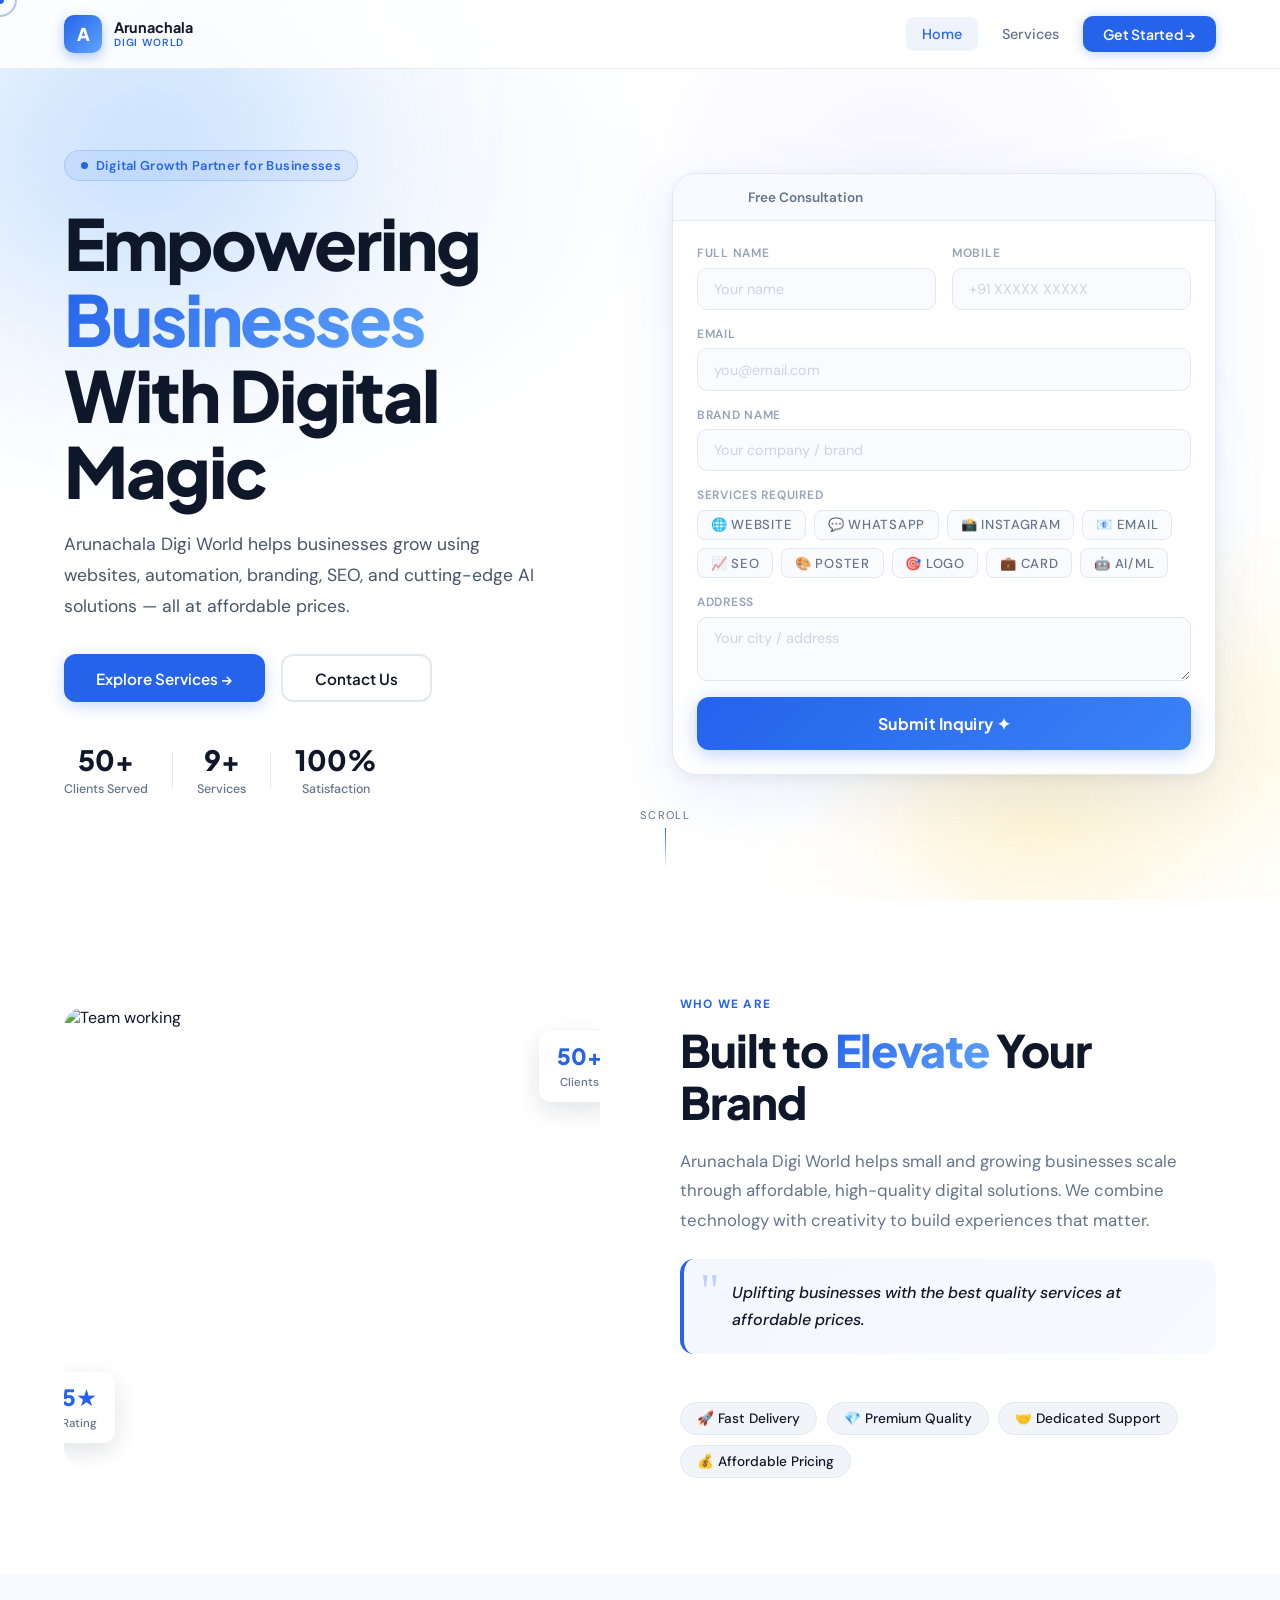
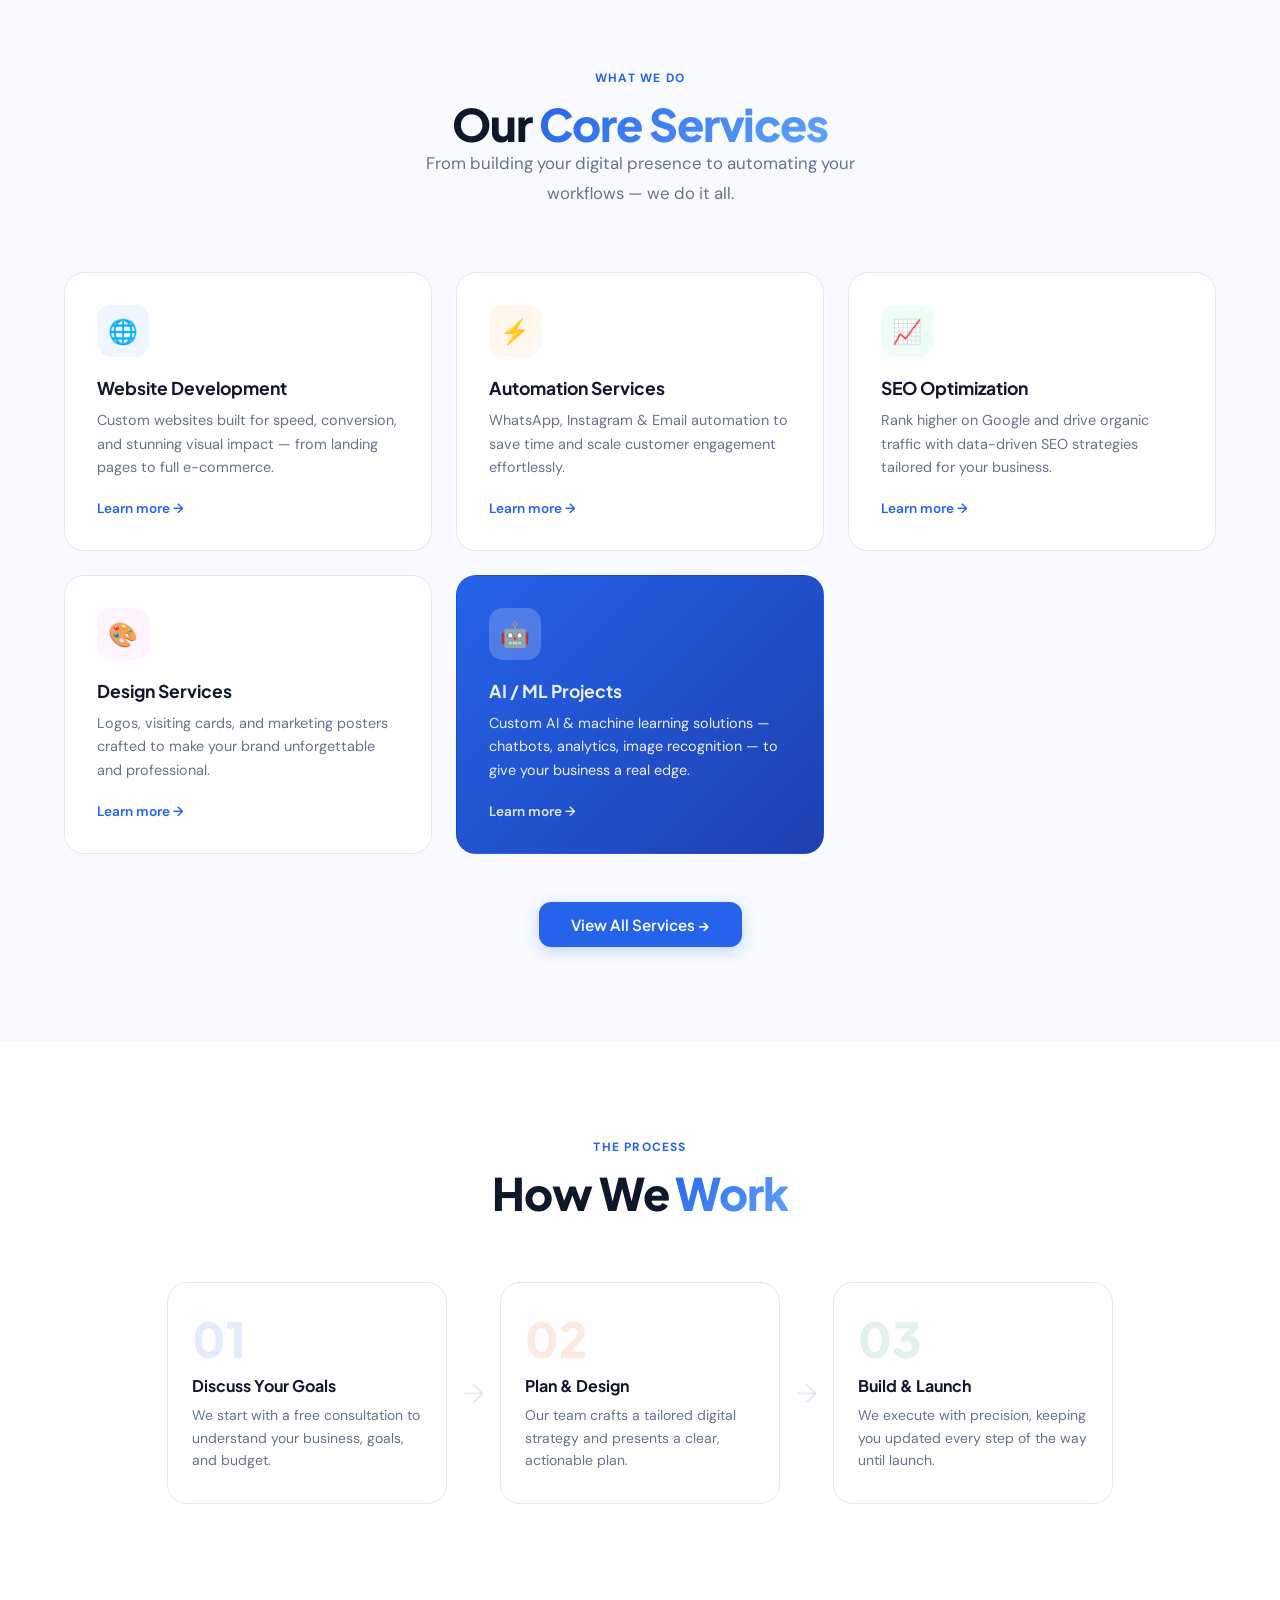
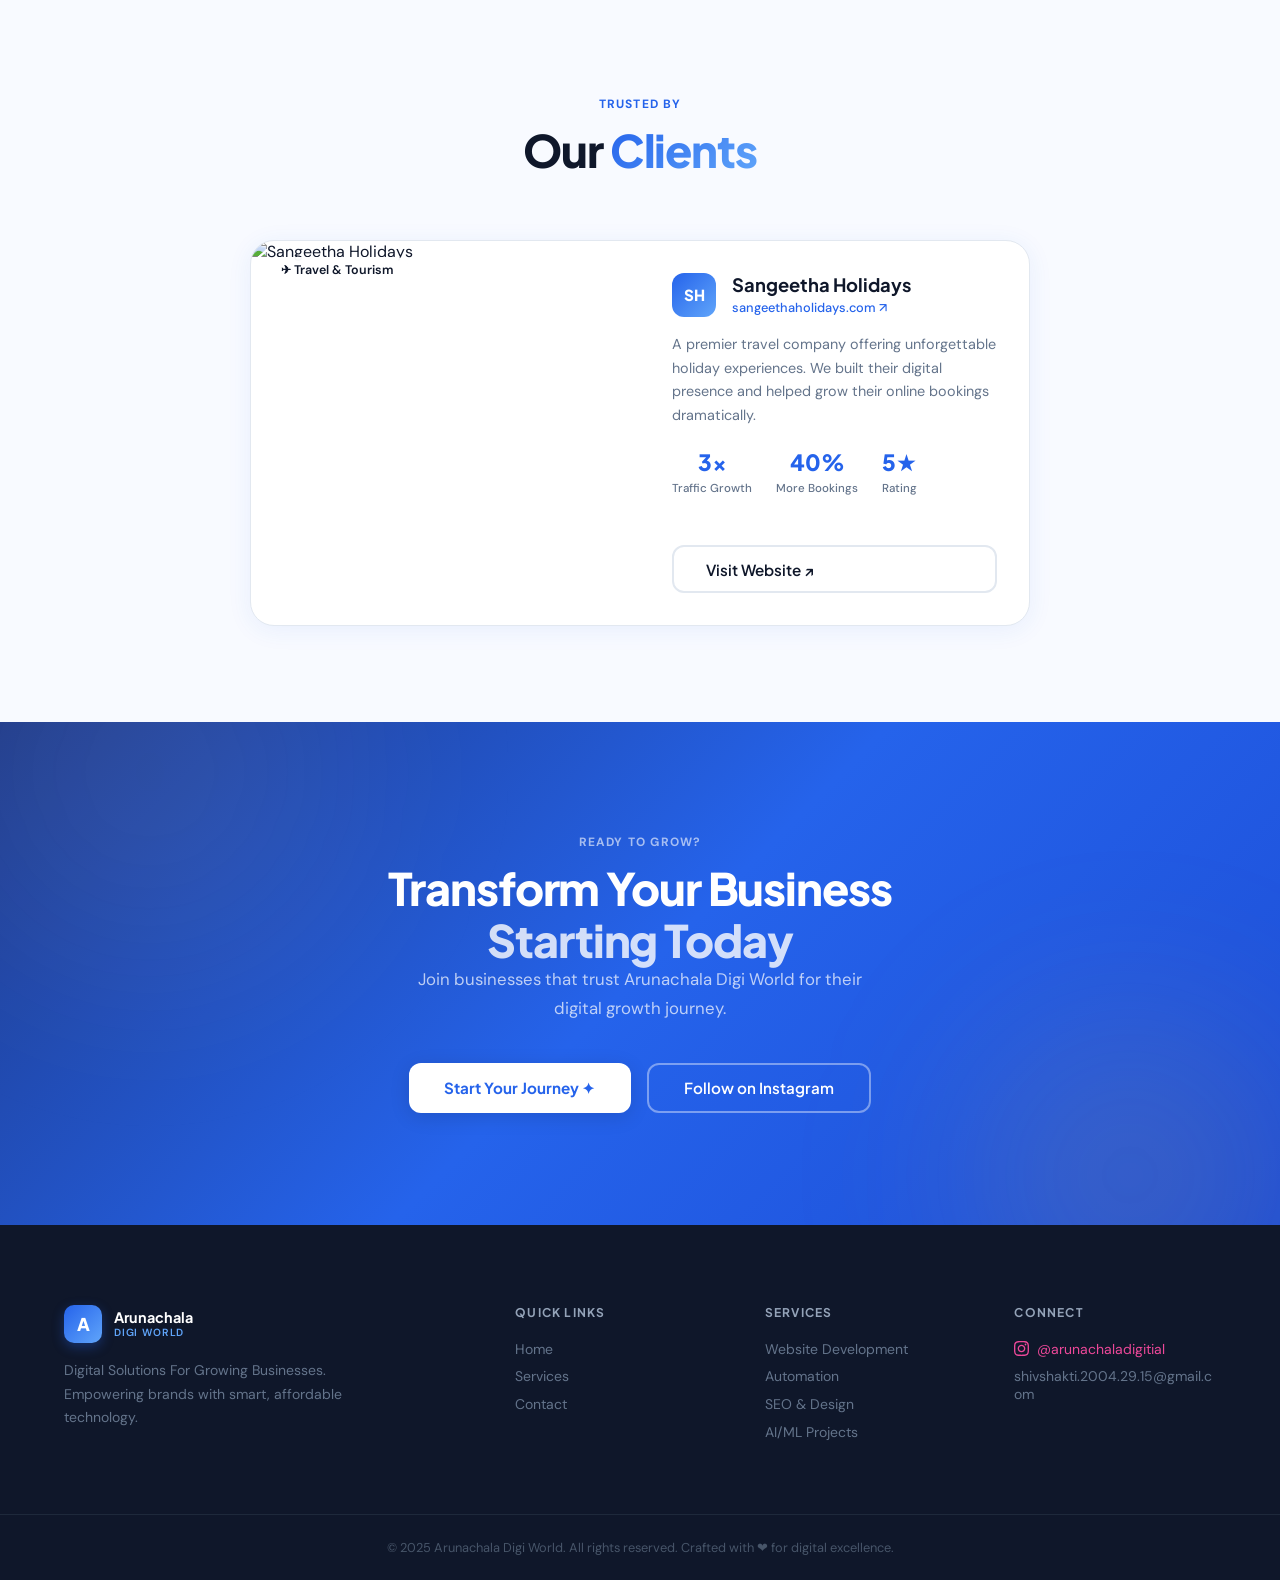
==== index.html @ d11767cd "Add files via upload" ====
<!DOCTYPE html>
<html lang="en">
<head>
  <meta charset="UTF-8"/>
  <meta name="viewport" content="width=device-width, initial-scale=1.0"/>
  <title>Arunachala Digi World — Smart Digital Solutions</title>
  <link rel="preconnect" href="https://fonts.googleapis.com">
  <link rel="preconnect" href="https://fonts.gstatic.com" crossorigin>
  <link href="https://fonts.googleapis.com/css2?family=Plus+Jakarta+Sans:wght@400;500;600;700;800&family=DM+Sans:ital,opsz,wght@0,9..40,300;0,9..40,400;0,9..40,500;1,9..40,400&display=swap" rel="stylesheet">
  <script src="https://cdn.tailwindcss.com"></script>
  <script src="https://cdnjs.cloudflare.com/ajax/libs/gsap/3.12.2/gsap.min.js"></script>
  <script src="https://cdnjs.cloudflare.com/ajax/libs/gsap/3.12.2/ScrollTrigger.min.js"></script>
  <link rel="stylesheet" href="style.css">
</head>
<body>

  <!-- Custom Cursor -->
  <div class="cur-dot" id="curDot"></div>
  <div class="cur-ring" id="curRing"></div>

  <!-- ══════════ NAVBAR ══════════ -->
  <nav class="navbar" id="navbar">
    <div class="nav-wrap">
      <a href="index.html" class="nav-logo">
        <div class="logo-mark">A</div>
        <div>
          <div class="logo-name">Arunachala</div>
          <div class="logo-tag">Digi World</div>
        </div>
      </a>
      <div class="nav-links">
        <a href="index.html" class="nav-link active">Home</a>
        <a href="services.html" class="nav-link">Services</a>
        <a href="contact.html" class="nav-cta">Get Started →</a>
      </div>
      <button class="ham" id="ham" aria-label="Open menu">
        <span></span><span></span><span></span>
      </button>
    </div>
    <div class="mob-menu" id="mobMenu">
      <a href="index.html" class="mob-link active">Home</a>
      <a href="services.html" class="mob-link">Services</a>
      <a href="contact.html" class="mob-link">Contact</a>
      <a href="contact.html" class="nav-cta mob-cta">Get Started →</a>
    </div>
  </nav>

  <!-- ══════════ HERO ══════════ -->
  <section class="hero">
    <div class="hero-bg-mesh"></div>
    <div class="blob b1"></div>
    <div class="blob b2"></div>
    <div class="blob b3"></div>
    <div class="container hero-layout">
      <!-- Copy -->
      <div class="hero-copy">
        <span class="badge ai0">
          <i class="badge-pulse"></i> Digital Growth Partner for Businesses
        </span>
        <h1 class="h1 ai1">
          Empowering<br>
          <span class="g-text">Businesses</span><br>
          With Digital Magic
        </h1>
        <p class="hero-p ai2">
          Arunachala Digi World helps businesses grow using websites, automation, branding, SEO, and cutting-edge AI solutions — all at affordable prices.
        </p>
        <div class="hero-btns ai3">
          <a href="services.html" class="btn-blue">Explore Services →</a>
          <a href="contact.html" class="btn-outline-dark">Contact Us</a>
        </div>
        <div class="hero-stats ai4">
          <div class="hstat"><b>50+</b><small>Clients Served</small></div>
          <div class="hstat-sep"></div>
          <div class="hstat"><b>9+</b><small>Services</small></div>
          <div class="hstat-sep"></div>
          <div class="hstat"><b>100%</b><small>Satisfaction</small></div>
        </div>
      </div>

      <!-- Floating Form -->
      <div class="hero-form-col ai5">
        <div class="form-float">
          <div class="form-float-hd">
            <div class="win-dots">
              <span class="wd r"></span><span class="wd y"></span><span class="wd g"></span>
            </div>
            <span class="form-float-title">Free Consultation</span>
          </div>
          <form id="homeForm">
            <div class="fg-row">
              <div class="fg">
                <label>Full Name</label>
                <input type="text" name="name" placeholder="Your name" required>
              </div>
              <div class="fg">
                <label>Mobile</label>
                <input type="tel" name="mobile" placeholder="+91 XXXXX XXXXX" required>
              </div>
            </div>
            <div class="fg">
              <label>Email</label>
              <input type="email" name="email" placeholder="you@email.com" required>
            </div>
            <div class="fg">
              <label>Brand Name</label>
              <input type="text" name="brand" placeholder="Your company / brand">
            </div>
            <div class="fg">
              <label>Services Required</label>
              <div class="chips">
                <label class="chip"><input type="checkbox" name="services" value="Website Creation"><span>🌐 Website</span></label>
                <label class="chip"><input type="checkbox" name="services" value="WhatsApp Automation"><span>💬 WhatsApp</span></label>
                <label class="chip"><input type="checkbox" name="services" value="Instagram Automation"><span>📸 Instagram</span></label>
                <label class="chip"><input type="checkbox" name="services" value="Email Automation"><span>📧 Email</span></label>
                <label class="chip"><input type="checkbox" name="services" value="SEO Optimization"><span>📈 SEO</span></label>
                <label class="chip"><input type="checkbox" name="services" value="Poster Design"><span>🎨 Poster</span></label>
                <label class="chip"><input type="checkbox" name="services" value="Logo Design"><span>🎯 Logo</span></label>
                <label class="chip"><input type="checkbox" name="services" value="Visiting Card"><span>💼 Card</span></label>
                <label class="chip"><input type="checkbox" name="services" value="AI/ML Projects"><span>🤖 AI/ML</span></label>
              </div>
            </div>
            <div class="fg">
              <label>Address</label>
              <textarea name="address" rows="2" placeholder="Your city / address"></textarea>
            </div>
            <button type="submit" class="btn-submit" id="homeBtn">Submit Inquiry ✦</button>
          </form>
          <div class="success-box" id="homeSuccess" style="display:none">
            <div class="s-icon">🎉</div>
            <h4>Inquiry Received!</h4>
            <p>We'll get back to you within 24 hours.</p>
          </div>
        </div>
      </div>
    </div>
    <div class="scroll-cue"><span>Scroll</span><div class="sc-line"></div></div>
  </section>

  <!-- ══════════ ABOUT ══════════ -->
  <section class="section bg-white">
    <div class="container about-layout">
      <div class="about-img-col rev">
        <div class="about-frame">
          <img src="https://images.unsplash.com/photo-1600880292203-757bb62b4baf?w=700&q=80" alt="Team working" loading="lazy">
          <div class="ab-badge ab-b1"><b>5★</b><small>Rating</small></div>
          <div class="ab-badge ab-b2"><b>50+</b><small>Clients</small></div>
        </div>
      </div>
      <div class="about-text-col rev" style="--d:.15s">
        <div class="eyebrow">Who We Are</div>
        <h2 class="h2">Built to <span class="g-text">Elevate</span> Your Brand</h2>
        <p class="body-p">Arunachala Digi World helps small and growing businesses scale through affordable, high-quality digital solutions. We combine technology with creativity to build experiences that matter.</p>
        <div class="quote-block">
          <span class="qmark">"</span>
          <p>Uplifting businesses with the best quality services at affordable prices.</p>
        </div>
        <div class="pills">
          <span class="pill">🚀 Fast Delivery</span>
          <span class="pill">💎 Premium Quality</span>
          <span class="pill">🤝 Dedicated Support</span>
          <span class="pill">💰 Affordable Pricing</span>
        </div>
      </div>
    </div>
  </section>

  <!-- ══════════ SERVICES ══════════ -->
  <section class="section bg-tint" id="services">
    <div class="container">
      <div class="sec-hd rev">
        <div class="eyebrow">What We Do</div>
        <h2 class="h2">Our <span class="g-text">Core Services</span></h2>
        <p class="body-p" style="max-width:500px;margin:0 auto">From building your digital presence to automating your workflows — we do it all.</p>
      </div>

      <div class="svc-grid">
        <div class="sc rev" style="--d:0s;--accent:#2563EB">
          <div class="sc-ico" style="background:#EFF6FF;color:#2563EB">🌐</div>
          <h3>Website Development</h3>
          <p>Custom websites built for speed, conversion, and stunning visual impact — from landing pages to full e-commerce.</p>
          <a href="services.html" class="sc-more">Learn more →</a>
        </div>
        <div class="sc rev" style="--d:.07s;--accent:#EA580C">
          <div class="sc-ico" style="background:#FFF7ED;color:#EA580C">⚡</div>
          <h3>Automation Services</h3>
          <p>WhatsApp, Instagram & Email automation to save time and scale customer engagement effortlessly.</p>
          <a href="services.html" class="sc-more">Learn more →</a>
        </div>
        <div class="sc rev" style="--d:.14s;--accent:#16A34A">
          <div class="sc-ico" style="background:#F0FDF4;color:#16A34A">📈</div>
          <h3>SEO Optimization</h3>
          <p>Rank higher on Google and drive organic traffic with data-driven SEO strategies tailored for your business.</p>
          <a href="services.html" class="sc-more">Learn more →</a>
        </div>
        <div class="sc rev" style="--d:.21s;--accent:#9333EA">
          <div class="sc-ico" style="background:#FDF4FF;color:#9333EA">🎨</div>
          <h3>Design Services</h3>
          <p>Logos, visiting cards, and marketing posters crafted to make your brand unforgettable and professional.</p>
          <a href="services.html" class="sc-more">Learn more →</a>
        </div>
        <div class="sc sc-feat rev" style="--d:.28s;--accent:#fff">
          <div class="sc-ico" style="background:rgba(255,255,255,0.2);color:#fff">🤖</div>
          <h3>AI / ML Projects</h3>
          <p>Custom AI & machine learning solutions — chatbots, analytics, image recognition — to give your business a real edge.</p>
          <a href="services.html" class="sc-more" style="color:rgba(255,255,255,0.85)">Learn more →</a>
        </div>
      </div>

      <div style="text-align:center;margin-top:3rem" class="rev" style="--d:.35s">
        <a href="services.html" class="btn-blue">View All Services →</a>
      </div>
    </div>
  </section>

  <!-- ══════════ HOW IT WORKS ══════════ -->
  <section class="section bg-white">
    <div class="container">
      <div class="sec-hd rev">
        <div class="eyebrow">The Process</div>
        <h2 class="h2">How We <span class="g-text">Work</span></h2>
      </div>
      <div class="steps-row">
        <div class="step-card rev" style="--d:0s">
          <div class="step-n" style="color:#2563EB">01</div>
          <h4>Discuss Your Goals</h4>
          <p>We start with a free consultation to understand your business, goals, and budget.</p>
        </div>
        <div class="step-arrow rev" style="--d:.08s">→</div>
        <div class="step-card rev" style="--d:.16s">
          <div class="step-n" style="color:#EA580C">02</div>
          <h4>Plan &amp; Design</h4>
          <p>Our team crafts a tailored digital strategy and presents a clear, actionable plan.</p>
        </div>
        <div class="step-arrow rev" style="--d:.24s">→</div>
        <div class="step-card rev" style="--d:.32s">
          <div class="step-n" style="color:#16A34A">03</div>
          <h4>Build &amp; Launch</h4>
          <p>We execute with precision, keeping you updated every step of the way until launch.</p>
        </div>
      </div>
    </div>
  </section>

  <!-- ══════════ CLIENTS ══════════ -->
  <section class="section bg-tint">
    <div class="container">
      <div class="sec-hd rev">
        <div class="eyebrow">Trusted By</div>
        <h2 class="h2">Our <span class="g-text">Clients</span></h2>
      </div>
      <div class="client-wrap rev" style="--d:.1s">
        <div class="client-card">
          <div class="cc-img">
            <img src="https://images.unsplash.com/photo-1476514525535-07fb3b4ae5f1?w=900&q=80" alt="Sangeetha Holidays" loading="lazy">
            <div class="cc-img-grad"></div>
            <span class="cc-tag">✈ Travel & Tourism</span>
          </div>
          <div class="cc-body">
            <div class="cc-logo-row">
              <div class="cc-logo">SH</div>
              <div>
                <h3>Sangeetha Holidays</h3>
                <a href="https://www.sangeethaholidays.com" target="_blank" rel="noopener" class="cc-url">sangeethaholidays.com ↗</a>
              </div>
            </div>
            <p>A premier travel company offering unforgettable holiday experiences. We built their digital presence and helped grow their online bookings dramatically.</p>
            <div class="cc-metrics">
              <div class="cc-m"><b>3x</b><small>Traffic Growth</small></div>
              <div class="cc-m"><b>40%</b><small>More Bookings</small></div>
              <div class="cc-m"><b>5★</b><small>Rating</small></div>
            </div>
            <a href="https://www.sangeethaholidays.com" target="_blank" rel="noopener" class="btn-outline-dark" style="display:inline-block;margin-top:1.5rem">Visit Website ↗</a>
          </div>
        </div>
      </div>
    </div>
  </section>

  <!-- ══════════ CTA BANNER ══════════ -->
  <section class="cta-band">
    <div class="cta-b1"></div>
    <div class="cta-b2"></div>
    <div class="container cta-inner rev">
      <div class="eyebrow" style="color:rgba(255,255,255,0.6)">Ready to Grow?</div>
      <h2 class="h2" style="color:#fff">Transform Your Business<br><span style="opacity:.8">Starting Today</span></h2>
      <p style="color:rgba(255,255,255,0.7);max-width:460px;margin:0 auto 2.5rem;font-size:1.05rem;line-height:1.7">Join businesses that trust Arunachala Digi World for their digital growth journey.</p>
      <div class="cta-btn-row">
        <a href="contact.html" class="btn-white">Start Your Journey ✦</a>
        <a href="https://instagram.com/arunachaladigitial" target="_blank" rel="noopener" class="btn-ghost-white">Follow on Instagram</a>
      </div>
    </div>
  </section>

  <!-- ══════════ FOOTER ══════════ -->
  <footer class="footer">
    <div class="container footer-grid">
      <div class="footer-brand">
        <div class="nav-logo">
          <div class="logo-mark">A</div>
          <div>
            <div class="logo-name">Arunachala</div>
            <div class="logo-tag">Digi World</div>
          </div>
        </div>
        <p>Digital Solutions For Growing Businesses. Empowering brands with smart, affordable technology.</p>
      </div>
      <div class="footer-col">
        <h5>Quick Links</h5>
        <a href="index.html">Home</a>
        <a href="services.html">Services</a>
        <a href="contact.html">Contact</a>
      </div>
      <div class="footer-col">
        <h5>Services</h5>
        <a href="services.html">Website Development</a>
        <a href="services.html">Automation</a>
        <a href="services.html">SEO &amp; Design</a>
        <a href="services.html">AI/ML Projects</a>
      </div>
      <div class="footer-col">
        <h5>Connect</h5>
        <a href="https://instagram.com/arunachaladigitial" target="_blank" rel="noopener" class="insta-link">
          <svg width="15" height="15" viewBox="0 0 24 24" fill="currentColor"><path d="M12 2.163c3.204 0 3.584.012 4.85.07 3.252.148 4.771 1.691 4.919 4.919.058 1.265.069 1.645.069 4.849 0 3.205-.012 3.584-.069 4.849-.149 3.225-1.664 4.771-4.919 4.919-1.266.058-1.644.07-4.85.07-3.204 0-3.584-.012-4.849-.07-3.26-.149-4.771-1.699-4.919-4.92-.058-1.265-.07-1.644-.07-4.849 0-3.204.013-3.583.07-4.849.149-3.227 1.664-4.771 4.919-4.919 1.266-.057 1.645-.069 4.849-.069zm0-2.163c-3.259 0-3.667.014-4.947.072-4.358.2-6.78 2.618-6.98 6.98-.059 1.281-.073 1.689-.073 4.948 0 3.259.014 3.668.072 4.948.2 4.358 2.618 6.78 6.98 6.98 1.281.058 1.689.072 4.948.072 3.259 0 3.668-.014 4.948-.072 4.354-.2 6.782-2.618 6.979-6.98.059-1.28.073-1.689.073-4.948 0-3.259-.014-3.667-.072-4.947-.196-4.354-2.617-6.78-6.979-6.98-1.281-.059-1.69-.073-4.949-.073zm0 5.838c-3.403 0-6.162 2.759-6.162 6.162s2.759 6.163 6.162 6.163 6.162-2.759 6.162-6.163c0-3.403-2.759-6.162-6.162-6.162zm0 10.162c-2.209 0-4-1.79-4-4 0-2.209 1.791-4 4-4s4 1.791 4 4c0 2.21-1.791 4-4 4zm6.406-11.845c-.796 0-1.441.645-1.441 1.44s.645 1.44 1.441 1.44c.795 0 1.439-.645 1.439-1.44s-.644-1.44-1.439-1.44z"/></svg>
          @arunachaladigitial
        </a>
        <a href="mailto:shivshakti.2004.29.15@gmail.com" class="footer-email">shivshakti.2004.29.15@gmail.com</a>
      </div>
    </div>
    <div class="footer-bar">
      <p>© 2025 Arunachala Digi World. All rights reserved. Crafted with ❤ for digital excellence.</p>
    </div>
  </footer>

  <script src="main.js"></script>
</body>
</html>
---- style.css ----
/* ═══════════════════════════════════════════
   ARUNACHALA DIGI WORLD — VIBRANT PREMIUM UI
   Bright • Colorful • Professional • Modern
   ═══════════════════════════════════════════ */

*, *::before, *::after { box-sizing: border-box; margin: 0; padding: 0; }

:root {
  --blue:   #2563EB;
  --blue-l: #3B82F6;
  --blue-d: #1D4ED8;
  --orange: #EA580C;
  --green:  #16A34A;
  --purple: #9333EA;
  --text:   #0F172A;
  --muted:  #64748B;
  --bg:     #FFFFFF;
  --tint:   #F8FAFF;
  --border: #E2E8F0;
  --ff-d:   'Plus Jakarta Sans', sans-serif;
  --ff-b:   'DM Sans', sans-serif;
  --r:      16px;
  --r-lg:   24px;
  --shadow: 0 4px 24px rgba(37,99,235,0.08);
  --shadow-h: 0 12px 40px rgba(37,99,235,0.16);
}

html { scroll-behavior: smooth; font-size: 16px; }
body {
  font-family: var(--ff-b);
  color: var(--text);
  background: var(--bg);
  overflow-x: hidden;
  -webkit-font-smoothing: antialiased;
}

/* ── SCROLLBAR ── */
::-webkit-scrollbar { width: 5px; }
::-webkit-scrollbar-track { background: #f1f5f9; }
::-webkit-scrollbar-thumb { background: #CBD5E1; border-radius: 3px; }
::-webkit-scrollbar-thumb:hover { background: var(--blue-l); }
::selection { background: rgba(37,99,235,0.15); color: var(--blue-d); }

/* ── CURSOR (desktop) ── */
@media (hover: hover) {
  .cur-dot {
    width: 8px; height: 8px;
    background: var(--blue);
    border-radius: 50%;
    position: fixed; top: 0; left: 0;
    pointer-events: none; z-index: 9999;
  }
  .cur-ring {
    width: 34px; height: 34px;
    border: 2px solid rgba(37,99,235,0.35);
    border-radius: 50%;
    position: fixed; top: 0; left: 0;
    pointer-events: none; z-index: 9998;
    transition: width .2s, height .2s, border-color .2s;
  }
}

/* ═══════════════ NAVBAR ═══════════════ */
.navbar {
  position: fixed; top: 0; left: 0; right: 0;
  z-index: 100;
  background: rgba(255,255,255,0.85);
  backdrop-filter: blur(16px);
  -webkit-backdrop-filter: blur(16px);
  border-bottom: 1px solid rgba(226,232,240,0.8);
  transition: box-shadow .3s;
}
.navbar.scrolled {
  box-shadow: 0 4px 32px rgba(15,23,42,0.08);
}
.nav-wrap {
  max-width: 1200px; margin: 0 auto;
  padding: 0 1.5rem;
  height: 68px;
  display: flex; align-items: center; justify-content: space-between;
}
.nav-logo {
  display: flex; align-items: center; gap: .75rem;
  text-decoration: none;
  flex-shrink: 0;
}
.logo-mark {
  width: 38px; height: 38px;
  border-radius: 10px;
  background: linear-gradient(135deg, var(--blue), #60A5FA);
  color: #fff;
  font-family: var(--ff-d);
  font-weight: 800; font-size: 1.1rem;
  display: flex; align-items: center; justify-content: center;
  box-shadow: 0 4px 12px rgba(37,99,235,0.35);
  flex-shrink: 0;
}
.logo-name {
  display: block;
  font-family: var(--ff-d);
  font-weight: 700; font-size: .9rem;
  color: var(--text); line-height: 1.2;
}
.logo-tag {
  font-size: .65rem;
  font-weight: 600;
  letter-spacing: .08em;
  color: var(--blue);
  text-transform: uppercase;
}
.nav-links {
  display: flex; align-items: center; gap: .5rem;
}
.nav-link {
  padding: .5rem 1rem;
  border-radius: 8px;
  text-decoration: none;
  font-size: .9rem;
  font-weight: 500;
  color: var(--muted);
  transition: background .2s, color .2s;
}
.nav-link:hover, .nav-link.active {
  background: rgba(37,99,235,0.08);
  color: var(--blue);
}
.nav-cta {
  padding: .55rem 1.25rem;
  border-radius: 10px;
  background: var(--blue);
  color: #fff !important;
  text-decoration: none;
  font-size: .875rem;
  font-weight: 600;
  font-family: var(--ff-d);
  transition: background .2s, transform .2s, box-shadow .2s;
  box-shadow: 0 2px 12px rgba(37,99,235,0.3);
  white-space: nowrap;
}
.nav-cta:hover {
  background: var(--blue-d);
  transform: translateY(-1px);
  box-shadow: 0 6px 20px rgba(37,99,235,0.4);
}
/* Hamburger */
.ham {
  display: none;
  flex-direction: column; gap: 5px;
  background: none; border: none;
  cursor: pointer; padding: .5rem;
}
.ham span {
  display: block;
  width: 22px; height: 2px;
  background: var(--text);
  border-radius: 2px;
  transition: .3s;
}
/* Mobile menu */
.mob-menu {
  display: none;
  padding: 1rem 1.5rem 1.5rem;
  background: #fff;
  border-top: 1px solid var(--border);
  flex-direction: column; gap: .25rem;
}
.mob-menu.open { display: flex; }
.mob-link {
  display: block; padding: .7rem 1rem;
  border-radius: 8px;
  text-decoration: none;
  font-size: .9rem; font-weight: 500;
  color: var(--muted);
  transition: background .2s, color .2s;
}
.mob-link:hover, .mob-link.active {
  background: rgba(37,99,235,0.07);
  color: var(--blue);
}
.mob-cta { margin-top: .5rem; display: inline-flex; }

@media (max-width: 768px) {
  .nav-links { display: none; }
  .ham { display: flex; }
}

/* ═══════════════ UTILITY ═══════════════ */
.container {
  max-width: 1200px; margin: 0 auto;
  padding: 0 1.5rem;
}
.section { padding: 6rem 0; }
.bg-white { background: #fff; }
.bg-tint  { background: var(--tint); }

.h1 {
  font-family: var(--ff-d);
  font-size: clamp(2.4rem, 5.5vw, 4.5rem);
  font-weight: 800; line-height: 1.08;
  letter-spacing: -.03em;
  color: var(--text);
}
.h2 {
  font-family: var(--ff-d);
  font-size: clamp(1.8rem, 3.5vw, 2.8rem);
  font-weight: 800; line-height: 1.15;
  letter-spacing: -.025em;
  color: var(--text);
}
.body-p {
  font-size: 1.05rem; line-height: 1.75;
  color: var(--muted);
}
.eyebrow {
  font-size: .75rem; font-weight: 700;
  letter-spacing: .1em; text-transform: uppercase;
  color: var(--blue, --eyec);
  color: var(--eyec, var(--blue));
  margin-bottom: .75rem;
}
.g-text {
  background: linear-gradient(135deg, var(--gc1, var(--blue)), var(--gc2, #60A5FA));
  -webkit-background-clip: text;
  -webkit-text-fill-color: transparent;
  background-clip: text;
}

/* Buttons */
.btn-blue {
  display: inline-flex; align-items: center;
  padding: .8rem 2rem;
  border-radius: 12px;
  background: var(--bc, var(--blue));
  color: #fff;
  font-family: var(--ff-d); font-weight: 600;
  font-size: .95rem;
  text-decoration: none;
  transition: filter .2s, transform .2s, box-shadow .2s;
  box-shadow: 0 4px 16px rgba(37,99,235,0.25);
}
.btn-blue:hover {
  filter: brightness(1.1);
  transform: translateY(-2px);
  box-shadow: 0 8px 28px rgba(37,99,235,0.35);
}
.btn-outline-dark {
  display: inline-flex; align-items: center;
  padding: .8rem 2rem;
  border-radius: 12px;
  border: 2px solid var(--border);
  color: var(--text);
  font-family: var(--ff-d); font-weight: 600;
  font-size: .95rem;
  text-decoration: none;
  background: #fff;
  transition: border-color .2s, background .2s, transform .2s;
}
.btn-outline-dark:hover {
  border-color: var(--blue);
  background: rgba(37,99,235,0.04);
  transform: translateY(-2px);
}
.btn-white {
  display: inline-flex; align-items: center;
  padding: .85rem 2.2rem;
  border-radius: 12px;
  background: #fff;
  color: var(--blue);
  font-family: var(--ff-d); font-weight: 700;
  font-size: .95rem; text-decoration: none;
  box-shadow: 0 4px 20px rgba(0,0,0,0.12);
  transition: transform .2s, box-shadow .2s;
}
.btn-white:hover { transform: translateY(-2px); box-shadow: 0 8px 32px rgba(0,0,0,0.18); }
.btn-ghost-white {
  display: inline-flex; align-items: center;
  padding: .85rem 2.2rem;
  border-radius: 12px;
  border: 2px solid rgba(255,255,255,0.4);
  color: #fff;
  font-family: var(--ff-d); font-weight: 600;
  font-size: .95rem; text-decoration: none;
  transition: border-color .2s, background .2s, transform .2s;
}
.btn-ghost-white:hover { border-color: #fff; background: rgba(255,255,255,0.1); transform: translateY(-2px); }
.btn-submit {
  width: 100%; padding: 1rem;
  border-radius: 12px;
  background: linear-gradient(135deg, var(--blue), var(--blue-l));
  color: #fff;
  font-family: var(--ff-d); font-weight: 700;
  font-size: 1rem; border: none; cursor: pointer;
  transition: filter .2s, transform .2s, box-shadow .2s;
  box-shadow: 0 4px 20px rgba(37,99,235,0.3);
  letter-spacing: .02em;
}
.btn-submit:hover { filter: brightness(1.08); transform: translateY(-2px); box-shadow: 0 8px 32px rgba(37,99,235,0.4); }
.btn-submit:disabled { opacity: .65; cursor: not-allowed; transform: none; }

/* Badge */
.badge {
  display: inline-flex; align-items: center; gap: .5rem;
  padding: .4rem 1rem;
  border-radius: 100px;
  background: rgba(37,99,235,0.08);
  border: 1px solid rgba(37,99,235,0.18);
  color: var(--blue);
  font-size: .8rem; font-weight: 600;
  letter-spacing: .03em;
  margin-bottom: 1.5rem;
}
.badge-pulse {
  width: 7px; height: 7px;
  border-radius: 50%;
  background: var(--blue);
  animation: pulse 1.8s infinite;
  flex-shrink: 0;
}
@keyframes pulse {
  0%,100% { opacity: 1; transform: scale(1); }
  50% { opacity: .5; transform: scale(1.3); }
}

/* Pill row */
.pills { display: flex; flex-wrap: wrap; gap: .6rem; margin-top: 1.5rem; }
.pill {
  padding: .45rem 1rem; border-radius: 100px;
  background: #F1F5F9; border: 1px solid #E2E8F0;
  color: var(--text); font-size: .85rem; font-weight: 500;
  transition: all .2s;
}
.pill:hover { background: rgba(37,99,235,0.07); border-color: rgba(37,99,235,0.25); color: var(--blue); }

/* ═══════════════ HERO ═══════════════ */
.hero {
  min-height: 100vh;
  padding: 7rem 0 4rem;
  position: relative;
  overflow: hidden;
  background: #fff;
  display: flex; align-items: center;
}
/* Mesh gradient background */
.hero-bg-mesh {
  position: absolute; inset: 0;
  background:
    radial-gradient(ellipse 70% 60% at 10% 20%, rgba(219,234,254,0.7) 0%, transparent 60%),
    radial-gradient(ellipse 50% 40% at 90% 80%, rgba(254,243,199,0.5) 0%, transparent 60%),
    radial-gradient(ellipse 40% 50% at 70% 20%, rgba(237,233,254,0.4) 0%, transparent 60%);
  pointer-events: none;
}
/* Animated blobs */
.blob {
  position: absolute; border-radius: 50%;
  filter: blur(70px); pointer-events: none;
  animation: blobFloat 12s ease-in-out infinite;
}
.b1 {
  width: 500px; height: 500px;
  background: radial-gradient(circle, rgba(147,197,253,0.45), transparent 70%);
  top: -120px; left: -100px;
  animation-duration: 14s;
}
.b2 {
  width: 380px; height: 380px;
  background: radial-gradient(circle, rgba(251,191,36,0.25), transparent 70%);
  bottom: -80px; right: 5%;
  animation-duration: 10s; animation-delay: -4s;
}
.b3 {
  width: 300px; height: 300px;
  background: radial-gradient(circle, rgba(196,181,253,0.4), transparent 70%);
  top: 40%; right: 10%;
  animation-duration: 16s; animation-delay: -7s;
}
@keyframes blobFloat {
  0%,100% { transform: translate(0,0) scale(1); }
  33% { transform: translate(25px,-30px) scale(1.04); }
  66% { transform: translate(-20px,20px) scale(.97); }
}
/* Hero layout */
.hero-layout {
  display: grid;
  grid-template-columns: 1fr 1fr;
  gap: 4rem; align-items: center;
  position: relative; z-index: 2;
}
@media(max-width:1024px) {
  .hero-layout { grid-template-columns: 1fr; gap: 3rem; }
  .hero-form-col { order: -1; }
}
.hero-copy { position: relative; z-index: 2; }
.hero-p {
  font-size: 1.1rem; line-height: 1.75;
  color: #475569; margin: 1.25rem 0 2rem;
  max-width: 480px;
}
.hero-btns { display: flex; flex-wrap: wrap; gap: 1rem; margin-bottom: 2.5rem; }
.hero-stats {
  display: flex; align-items: center; gap: 1.5rem;
  flex-wrap: wrap;
}
.hstat { text-align: center; }
.hstat b { display: block; font-family: var(--ff-d); font-size: 1.75rem; font-weight: 800; color: var(--text); }
.hstat small { font-size: .78rem; color: var(--muted); font-weight: 500; }
.hstat-sep { width: 1px; height: 36px; background: var(--border); }

/* Hero animate */
.ai0,.ai1,.ai2,.ai3,.ai4,.ai5 {
  opacity: 0; transform: translateY(24px);
  animation: aiIn .8s cubic-bezier(.16,1,.3,1) forwards;
}
.ai0 { animation-delay: .05s; }
.ai1 { animation-delay: .15s; }
.ai2 { animation-delay: .25s; }
.ai3 { animation-delay: .35s; }
.ai4 { animation-delay: .45s; }
.ai5 { animation-delay: .55s; }
@keyframes aiIn {
  to { opacity: 1; transform: translateY(0); }
}

/* Scroll cue */
.scroll-cue {
  position: absolute; bottom: 2rem; left: 50%;
  transform: translateX(-50%);
  display: flex; flex-direction: column; align-items: center; gap: .4rem;
  opacity: .5;
  animation: aiIn .8s .8s both;
}
.scroll-cue span { font-size: .7rem; letter-spacing: .12em; text-transform: uppercase; color: var(--muted); }
.sc-line {
  width: 1px; height: 40px;
  background: linear-gradient(to bottom, var(--blue), transparent);
  animation: scLine 1.5s ease-in-out infinite;
}
@keyframes scLine { 0%,100% { transform: scaleY(1); } 50% { transform: scaleY(.5); } }

/* ═══════════════ FLOATING FORM ═══════════════ */
.hero-form-col { position: relative; z-index: 2; }
.form-float {
  background: #fff;
  border: 1px solid var(--border);
  border-radius: 24px;
  box-shadow: 0 20px 60px rgba(37,99,235,0.1), 0 4px 16px rgba(15,23,42,0.06);
  overflow: hidden;
}
.form-float-hd {
  padding: .9rem 1.25rem;
  background: #F8FAFF;
  border-bottom: 1px solid var(--border);
  display: flex; align-items: center; gap: .75rem;
}
.win-dots { display: flex; gap: 5px; }
.wd { width: 11px; height: 11px; border-radius: 50%; }
.form-float-title { font-size: .85rem; font-weight: 600; color: var(--muted); }
.form-float form { padding: 1.5rem; }
.form-float .success-box { padding: 3rem 2rem; }

/* Form fields */
.fg-row { display: grid; grid-template-columns: 1fr 1fr; gap: 1rem; }
@media(max-width:480px) { .fg-row { grid-template-columns: 1fr; } }
.fg { display: flex; flex-direction: column; gap: .4rem; margin-bottom: 1rem; }
.fg label {
  font-size: .75rem; font-weight: 600;
  letter-spacing: .06em; text-transform: uppercase;
  color: #94A3B8;
}
.fg input, .fg textarea, .fg select {
  padding: .7rem 1rem;
  border-radius: 10px;
  border: 1.5px solid #E2E8F0;
  background: #FAFBFF;
  font-family: var(--ff-b); font-size: .9rem;
  color: var(--text);
  outline: none;
  transition: border-color .2s, box-shadow .2s, background .2s;
}
.fg input::placeholder, .fg textarea::placeholder { color: #CBD5E1; }
.fg input:focus, .fg textarea:focus {
  border-color: var(--blue);
  background: #fff;
  box-shadow: 0 0 0 3px rgba(37,99,235,0.1);
}
.fg textarea { resize: vertical; min-height: 64px; }

/* Chips */
.chips { display: flex; flex-wrap: wrap; gap: .5rem; }
.chip {
  display: inline-flex; align-items: center; gap: 5px;
  padding: .35rem .8rem;
  border-radius: 8px;
  border: 1.5px solid #E2E8F0;
  background: #FAFBFF;
  cursor: pointer; user-select: none;
  transition: all .2s;
}
.chip span { font-size: .82rem; font-weight: 500; color: #64748B; }
.chip input { display: none; }
.chip:hover { border-color: var(--blue-l); background: rgba(37,99,235,0.04); }
.chip:hover span { color: var(--blue); }
.chip:has(input:checked) {
  border-color: var(--blue);
  background: rgba(37,99,235,0.08);
}
.chip:has(input:checked) span { color: var(--blue); font-weight: 600; }

/* Success box */
.success-box {
  text-align: center; padding: 2.5rem 1.5rem;
}
.s-icon { font-size: 3.5rem; margin-bottom: 1rem; }
.success-box h4 { font-family: var(--ff-d); font-size: 1.3rem; font-weight: 700; color: var(--text); margin-bottom: .5rem; }
.success-box p { color: var(--muted); font-size: .9rem; line-height: 1.6; }

/* ═══════════════ SECTION HEADS ═══════════════ */
.sec-hd { text-align: center; margin-bottom: 4rem; }
.sec-hd .body-p { margin-top: 1rem; }

/* ═══════════════ ABOUT ═══════════════ */
.about-layout {
  display: grid;
  grid-template-columns: 1fr 1fr;
  gap: 5rem; align-items: center;
}
@media(max-width:900px) { .about-layout { grid-template-columns: 1fr; gap: 3rem; } }
.about-frame {
  position: relative;
  border-radius: 20px; overflow: hidden;
}
.about-frame img {
  width: 100%; height: 460px; object-fit: cover; display: block;
  border-radius: 20px;
  box-shadow: 0 20px 60px rgba(15,23,42,0.12);
}
.ab-badge {
  position: absolute;
  background: #fff;
  border-radius: 12px;
  padding: .7rem 1.1rem;
  box-shadow: 0 8px 24px rgba(15,23,42,0.12);
  text-align: center;
}
.ab-badge b { display: block; font-family: var(--ff-d); font-size: 1.4rem; font-weight: 800; color: var(--blue); }
.ab-badge small { font-size: .72rem; color: var(--muted); font-weight: 500; }
.ab-b1 { bottom: 1.5rem; left: -1.2rem; }
.ab-b2 { top: 1.5rem; right: -1.2rem; }
@media(max-width:900px) { .ab-b1, .ab-b2 { display: none; } }
.about-text-col { display: flex; flex-direction: column; gap: 0; }
.about-text-col .h2 { margin-bottom: 1.25rem; }
.quote-block {
  margin: 1.5rem 0;
  padding: 1.25rem 1.5rem;
  border-radius: 14px;
  background: linear-gradient(135deg, rgba(37,99,235,0.05), rgba(96,165,250,0.05));
  border-left: 4px solid var(--blue);
  position: relative;
}
.qmark { font-size: 3rem; color: var(--blue); opacity: .25; position: absolute; top: .5rem; left: 1rem; line-height: 1; font-family: serif; }
.quote-block p { font-style: italic; color: var(--text); font-size: 1rem; padding-left: 1.5rem; line-height: 1.7; font-weight: 500; }

/* ═══════════════ SERVICES GRID ═══════════════ */
.svc-grid {
  display: grid;
  grid-template-columns: repeat(3, 1fr);
  gap: 1.5rem;
  align-items: start;
}
@media(max-width:1024px) { .svc-grid { grid-template-columns: repeat(2,1fr); } }
@media(max-width:600px)  { .svc-grid { grid-template-columns: 1fr; } }

.sc {
  background: #fff;
  border: 1.5px solid var(--border);
  border-radius: 20px;
  padding: 2rem;
  transition: all .35s cubic-bezier(.16,1,.3,1);
  position: relative;
  overflow: hidden;
}
.sc::before {
  content: '';
  position: absolute; top: 0; left: 0; right: 0;
  height: 3px;
  background: linear-gradient(90deg, var(--accent, var(--blue)), transparent);
  transform: scaleX(0);
  transform-origin: left;
  transition: transform .4s ease;
}
.sc:hover { transform: translateY(-6px); box-shadow: var(--shadow-h); border-color: rgba(37,99,235,.15); }
.sc:hover::before { transform: scaleX(1); }
.sc-ico {
  width: 52px; height: 52px;
  border-radius: 14px;
  display: flex; align-items: center; justify-content: center;
  font-size: 1.5rem;
  margin-bottom: 1.25rem;
  transition: transform .3s;
}
.sc:hover .sc-ico { transform: scale(1.1) rotate(5deg); }
.sc h3 {
  font-family: var(--ff-d); font-size: 1.1rem; font-weight: 700;
  color: var(--text); margin-bottom: .6rem;
}
.sc p { font-size: .9rem; color: var(--muted); line-height: 1.65; }
.sc-more {
  display: inline-flex; align-items: center;
  margin-top: 1.25rem;
  font-size: .85rem; font-weight: 600;
  color: var(--blue); text-decoration: none;
  transition: gap .2s;
  gap: .25rem;
}
.sc-more:hover { gap: .5rem; }
/* Featured card (AI/ML) */
.sc-feat {
  background: linear-gradient(135deg, var(--blue), #1e40af);
  border-color: transparent;
}
.sc-feat h3, .sc-feat p { color: rgba(255,255,255,0.9); }
.sc-feat .sc-more { color: rgba(255,255,255,0.75); }
.sc-feat::before { background: linear-gradient(90deg, rgba(255,255,255,.3), transparent); }
.sc-feat:hover { box-shadow: 0 20px 60px rgba(37,99,235,0.4); }

/* ═══════════════ HOW IT WORKS ═══════════════ */
.steps-row {
  display: flex; align-items: center; gap: 0;
  flex-wrap: wrap; justify-content: center;
  gap: 1rem;
}
.step-card {
  flex: 1; min-width: 200px; max-width: 280px;
  background: #fff;
  border: 1.5px solid var(--border);
  border-radius: 20px;
  padding: 2rem 1.5rem;
  transition: all .3s;
}
.step-card:hover { transform: translateY(-4px); box-shadow: var(--shadow); }
.step-n {
  font-family: var(--ff-d); font-size: 3rem; font-weight: 800;
  line-height: 1; margin-bottom: .75rem;
  opacity: .12;
}
.step-card h4 { font-family: var(--ff-d); font-size: 1rem; font-weight: 700; color: var(--text); margin-bottom: .5rem; }
.step-card p { font-size: .875rem; color: var(--muted); line-height: 1.6; }
.step-arrow {
  font-size: 1.75rem; color: var(--border);
  font-weight: 300; flex-shrink: 0;
}
@media(max-width:700px) { .step-arrow { display: none; } .step-card { min-width: 100%; max-width: 100%; } }

/* ═══════════════ CLIENT CARD ═══════════════ */
.client-wrap { display: flex; justify-content: center; }
.client-card {
  background: #fff;
  border: 1.5px solid var(--border);
  border-radius: 24px;
  overflow: hidden;
  max-width: 780px; width: 100%;
  box-shadow: var(--shadow);
  display: grid;
  grid-template-columns: 1fr 1fr;
  transition: transform .3s, box-shadow .3s;
}
.client-card:hover { transform: translateY(-6px); box-shadow: var(--shadow-h); }
@media(max-width:700px) { .client-card { grid-template-columns: 1fr; } }
.cc-img { position: relative; min-height: 240px; }
.cc-img img { width: 100%; height: 100%; object-fit: cover; display: block; }
.cc-img-grad {
  position: absolute; inset: 0;
  background: linear-gradient(to right, transparent 50%, rgba(255,255,255,.1));
}
.cc-tag {
  position: absolute; top: 1rem; left: 1rem;
  background: rgba(255,255,255,0.9);
  backdrop-filter: blur(8px);
  border-radius: 100px;
  padding: .3rem .9rem;
  font-size: .78rem; font-weight: 600; color: var(--text);
}
.cc-body { padding: 2rem; display: flex; flex-direction: column; }
.cc-logo-row { display: flex; align-items: center; gap: 1rem; margin-bottom: 1rem; }
.cc-logo {
  width: 44px; height: 44px;
  border-radius: 12px;
  background: linear-gradient(135deg, var(--blue), #60A5FA);
  color: #fff; font-family: var(--ff-d); font-weight: 800; font-size: .95rem;
  display: flex; align-items: center; justify-content: center;
  flex-shrink: 0;
}
.cc-logo-row h3 { font-family: var(--ff-d); font-size: 1.15rem; font-weight: 700; color: var(--text); }
.cc-url { font-size: .8rem; color: var(--blue); text-decoration: none; font-weight: 500; }
.cc-body p { font-size: .9rem; color: var(--muted); line-height: 1.65; margin-bottom: 1.25rem; }
.cc-metrics { display: flex; gap: 1.5rem; margin-bottom: 1.5rem; }
.cc-m { text-align: center; }
.cc-m b { display: block; font-family: var(--ff-d); font-size: 1.4rem; font-weight: 800; color: var(--blue); }
.cc-m small { font-size: .72rem; color: var(--muted); font-weight: 500; }

/* ═══════════════ CTA BAND ═══════════════ */
.cta-band {
  background: linear-gradient(135deg, #1e3a8a 0%, #2563EB 50%, #1D4ED8 100%);
  padding: 7rem 0;
  position: relative; overflow: hidden;
  text-align: center;
}
.cta-b1, .cta-b2 {
  position: absolute; border-radius: 50%;
  filter: blur(80px); pointer-events: none;
}
.cta-b1 {
  width: 500px; height: 500px;
  background: radial-gradient(circle, rgba(255,255,255,0.08), transparent);
  top: -200px; left: -100px;
}
.cta-b2 {
  width: 400px; height: 400px;
  background: radial-gradient(circle, rgba(251,191,36,0.15), transparent);
  bottom: -150px; right: -50px;
}
.cta-inner { position: relative; z-index: 2; }
.cta-btn-row { display: flex; flex-wrap: wrap; gap: 1rem; justify-content: center; }

/* ═══════════════ PAGE HERO ═══════════════ */
.page-hero {
  padding: 9rem 0 5rem;
  text-align: center;
  position: relative; overflow: hidden;
}
.page-hero-inner {
  position: relative; z-index: 2;
  display: flex; flex-direction: column; align-items: center;
}
.page-hero .h1 { margin-bottom: 1.25rem; }
.page-hero .hero-p { color: var(--muted); font-size: 1.05rem; }

/* ═══════════════ SERVICES PAGE ═══════════════ */
.svc-section { padding: 5rem 0; }
.svc-layout {
  display: grid;
  grid-template-columns: 1fr 1fr;
  gap: 5rem; align-items: center;
}
.svc-rev { direction: rtl; }
.svc-rev > * { direction: ltr; }
@media(max-width:900px) {
  .svc-layout, .svc-rev { grid-template-columns: 1fr; direction: ltr; gap: 3rem; }
}
.svc-num {
  font-family: var(--ff-d); font-size: 8rem; font-weight: 800;
  line-height: 1; letter-spacing: -.05em;
  margin-bottom: -.5rem; user-select: none;
}
.svc-copy { display: flex; flex-direction: column; gap: 0; }
.svc-copy .h2 { margin: .5rem 0 1rem; }
.svc-copy .body-p { margin-bottom: 1.5rem; }
.feat-list {
  list-style: none; display: flex; flex-direction: column; gap: .6rem;
  margin-bottom: 2rem;
}
.feat-list li {
  padding: .7rem 1rem .7rem 2.5rem;
  border-radius: 10px;
  background: #F8FAFF;
  border: 1px solid #E8F0FE;
  font-size: .9rem; color: var(--text); font-weight: 500;
  position: relative; transition: all .2s;
}
.feat-list li::before { content: '✓'; position: absolute; left: .9rem; color: var(--blue); font-weight: 700; }
.feat-list li:hover { background: rgba(37,99,235,0.05); border-color: rgba(37,99,235,0.2); }
.svc-img-wrap { position: relative; }
.svc-img-wrap img {
  width: 100%; height: 400px; object-fit: cover;
  border-radius: 20px; display: block;
  box-shadow: 0 20px 60px rgba(15,23,42,0.12);
}
.svc-tag {
  position: absolute; bottom: 1.2rem; left: 1.2rem;
  background: #fff;
  border-radius: 100px; padding: .4rem 1rem;
  font-size: .78rem; font-weight: 700; color: var(--blue);
  box-shadow: 0 4px 16px rgba(15,23,42,0.12);
}
.sec-div { height: 1px; background: var(--border); max-width: 1200px; margin: 0 auto 0; }
/* Automation cards */
.auto-cards { display: flex; flex-direction: column; gap: .75rem; margin: 1.5rem 0; }
.auto-card {
  display: flex; align-items: center; gap: 1rem;
  padding: 1rem 1.25rem;
  background: #F8FAFF;
  border: 1px solid #E8F0FE;
  border-radius: 14px; transition: all .2s;
}
.auto-card:hover { border-color: rgba(37,99,235,0.25); background: rgba(37,99,235,0.04); transform: translateX(4px); }
.auto-ico { font-size: 1.5rem; flex-shrink: 0; }
.auto-card b { display: block; font-size: .9rem; font-weight: 600; color: var(--text); margin-bottom: .2rem; }
.auto-card small { font-size: .8rem; color: var(--muted); }
/* SEO stats */
.seo-stats-row { display: flex; gap: 1rem; margin: 1.5rem 0; }
.seo-stat {
  flex: 1; text-align: center; padding: 1.25rem 1rem;
  background: #F8FAFF; border: 1px solid #E8F0FE;
  border-radius: 14px; transition: all .3s;
}
.seo-stat:hover { border-color: rgba(22,163,74,0.3); transform: translateY(-3px); }
.seo-stat b { display: block; font-family: var(--ff-d); font-size: 2rem; font-weight: 800; color: var(--sc, var(--blue)); }
.seo-stat small { font-size: .78rem; color: var(--muted); font-weight: 500; }
/* Design types */
.design-types { display: grid; grid-template-columns: repeat(3,1fr); gap: 1rem; margin: 1.5rem 0; }
@media(max-width:500px) { .design-types { grid-template-columns: 1fr; } }
.dtype {
  text-align: center; padding: 1.25rem 1rem;
  background: #F8FAFF; border: 1.5px solid #E8F0FE;
  border-radius: 16px; transition: all .3s; cursor: default;
}
.dtype:hover { border-color: rgba(147,51,234,0.3); transform: translateY(-3px); box-shadow: 0 8px 24px rgba(147,51,234,0.1); }
.dtype span { font-size: 1.75rem; display: block; margin-bottom: .5rem; }
.dtype b { display: block; font-size: .88rem; font-weight: 700; color: var(--text); margin-bottom: .25rem; }
.dtype small { font-size: .78rem; color: var(--muted); }
/* AI features */
.ai-feats { display: flex; flex-direction: column; gap: .75rem; margin: 1.5rem 0; }
.ai-feat {
  display: flex; align-items: center; gap: 1rem;
  padding: 1rem 1.25rem;
  background: #F8FAFF; border: 1px solid #E8F0FE;
  border-radius: 14px; transition: all .2s;
}
.ai-feat:hover { border-color: rgba(37,99,235,0.25); transform: translateX(4px); }
.ai-feat-ico {
  width: 42px; height: 42px; border-radius: 11px;
  display: flex; align-items: center; justify-content: center;
  font-size: 1.2rem; flex-shrink: 0;
}
.ai-feat b { display: block; font-size: .9rem; font-weight: 600; color: var(--text); margin-bottom: .2rem; }
.ai-feat small { font-size: .8rem; color: var(--muted); }

/* ═══════════════ CONTACT PAGE ═══════════════ */
.contact-layout {
  display: grid;
  grid-template-columns: 1fr 1.6fr;
  gap: 3rem; align-items: start;
}
@media(max-width:900px) { .contact-layout { grid-template-columns: 1fr; } }
.contact-left { display: flex; flex-direction: column; gap: 1.5rem; }
.info-card {
  background: #fff; border: 1.5px solid var(--border);
  border-radius: 20px; padding: 2rem;
  box-shadow: var(--shadow);
}
.info-card h3 { font-family: var(--ff-d); font-size: 1.15rem; font-weight: 700; color: var(--text); margin-bottom: 1.5rem; }
.info-rows { display: flex; flex-direction: column; gap: 1rem; }
.info-row { display: flex; align-items: flex-start; gap: 1rem; }
.info-ico {
  width: 40px; height: 40px; border-radius: 11px; flex-shrink: 0;
  display: flex; align-items: center; justify-content: center; font-size: 1.1rem;
}
.info-row b { display: block; font-size: .9rem; font-weight: 600; color: var(--text); margin-bottom: .2rem; }
.info-row small { font-size: .8rem; color: var(--muted); }
/* Instagram card */
.insta-card {
  border-radius: 20px; overflow: hidden;
  position: relative;
  box-shadow: 0 8px 32px rgba(131,58,180,0.2);
}
.insta-card-glow {
  position: absolute; inset: 0;
  background: linear-gradient(135deg, #833ab4, #fd1d1d, #fcb045);
  z-index: 0;
}
.insta-card-body { position: relative; z-index: 1; padding: 2rem; }
.insta-header { display: flex; align-items: center; gap: .9rem; margin-bottom: 1rem; }
.insta-icon-wrap {
  width: 46px; height: 46px; border-radius: 13px;
  background: rgba(255,255,255,0.25);
  display: flex; align-items: center; justify-content: center;
  flex-shrink: 0;
}
.insta-header b { display: block; font-size: .95rem; font-weight: 700; color: #fff; }
.insta-header small { font-size: .78rem; color: rgba(255,255,255,0.75); }
.insta-card-body p { color: rgba(255,255,255,0.85); font-size: .9rem; line-height: 1.65; margin-bottom: 1.25rem; }
.insta-btn {
  display: inline-flex; align-items: center; gap: .6rem;
  width: 100%; justify-content: center;
  padding: .85rem;
  border-radius: 12px;
  background: rgba(255,255,255,0.2);
  border: 1.5px solid rgba(255,255,255,0.35);
  color: #fff; font-weight: 600; font-size: .9rem;
  text-decoration: none;
  transition: background .2s, transform .2s;
}
.insta-btn:hover { background: rgba(255,255,255,0.3); transform: translateY(-2px); }
/* Contact form card */
.contact-form-card {
  background: #fff; border: 1.5px solid var(--border);
  border-radius: 24px; padding: 2.5rem;
  box-shadow: var(--shadow);
}
.contact-form-card h3 { font-family: var(--ff-d); font-size: 1.4rem; font-weight: 700; color: var(--text); margin-bottom: .4rem; }
.cf-sub { font-size: .9rem; color: var(--muted); margin-bottom: 1.75rem; }
.contact-form-card .chips { }

/* ═══════════════ FOOTER ═══════════════ */
.footer {
  background: #0F172A;
  padding: 5rem 0 0;
}
.footer-grid {
  display: grid;
  grid-template-columns: 2fr 1fr 1fr 1fr;
  gap: 3rem; padding-bottom: 4rem;
}
@media(max-width:900px) { .footer-grid { grid-template-columns: 1fr 1fr; gap: 2rem; } }
@media(max-width:500px) { .footer-grid { grid-template-columns: 1fr; } }
.footer-brand .nav-logo { margin-bottom: 1rem; }
.footer-brand .logo-name { color: #fff; }
.footer-brand .logo-tag { color: #60A5FA; }
.footer-brand p { font-size: .875rem; color: #64748B; line-height: 1.7; max-width: 280px; }
.footer-col h5 {
  font-family: var(--ff-d); font-size: .75rem; font-weight: 700;
  letter-spacing: .1em; text-transform: uppercase;
  color: #94A3B8; margin-bottom: 1.25rem;
}
.footer-col a {
  display: block; margin-bottom: .6rem;
  font-size: .875rem; color: #64748B; text-decoration: none;
  transition: color .2s;
}
.footer-col a:hover { color: #fff; }
.insta-link {
  display: inline-flex !important; align-items: center; gap: .5rem;
  color: #EC4899 !important;
}
.insta-link:hover { color: #F9A8D4 !important; }
.footer-email { word-break: break-word; }
.footer-bar {
  border-top: 1px solid #1E293B;
  padding: 1.5rem 0; text-align: center;
}
.footer-bar p { font-size: .8rem; color: #475569; }

/* ═══════════════ SCROLL REVEAL ═══════════════ */
.rev {
  opacity: 0;
  transform: translateY(32px);
  transition: opacity .75s cubic-bezier(.16,1,.3,1) var(--d, 0s),
              transform .75s cubic-bezier(.16,1,.3,1) var(--d, 0s);
}
.rev.on { opacity: 1; transform: translateY(0); }

/* ═══════════════ RESPONSIVE ═══════════════ */
@media(max-width:768px) {
  .section { padding: 4rem 0; }
  .svc-num { font-size: 5rem; }
  .hero { padding: 6rem 0 3rem; }
  .hero-btns { flex-direction: column; }
  .hero-btns .btn-blue, .hero-btns .btn-outline-dark { justify-content: center; }
  .cta-band { padding: 5rem 0; }
  .cta-btn-row { flex-direction: column; align-items: center; }
  .cc-metrics { flex-wrap: wrap; }
}
@media(max-width:480px) {
  .seo-stats-row { flex-direction: column; }
  .hero-stats { justify-content: center; }
}
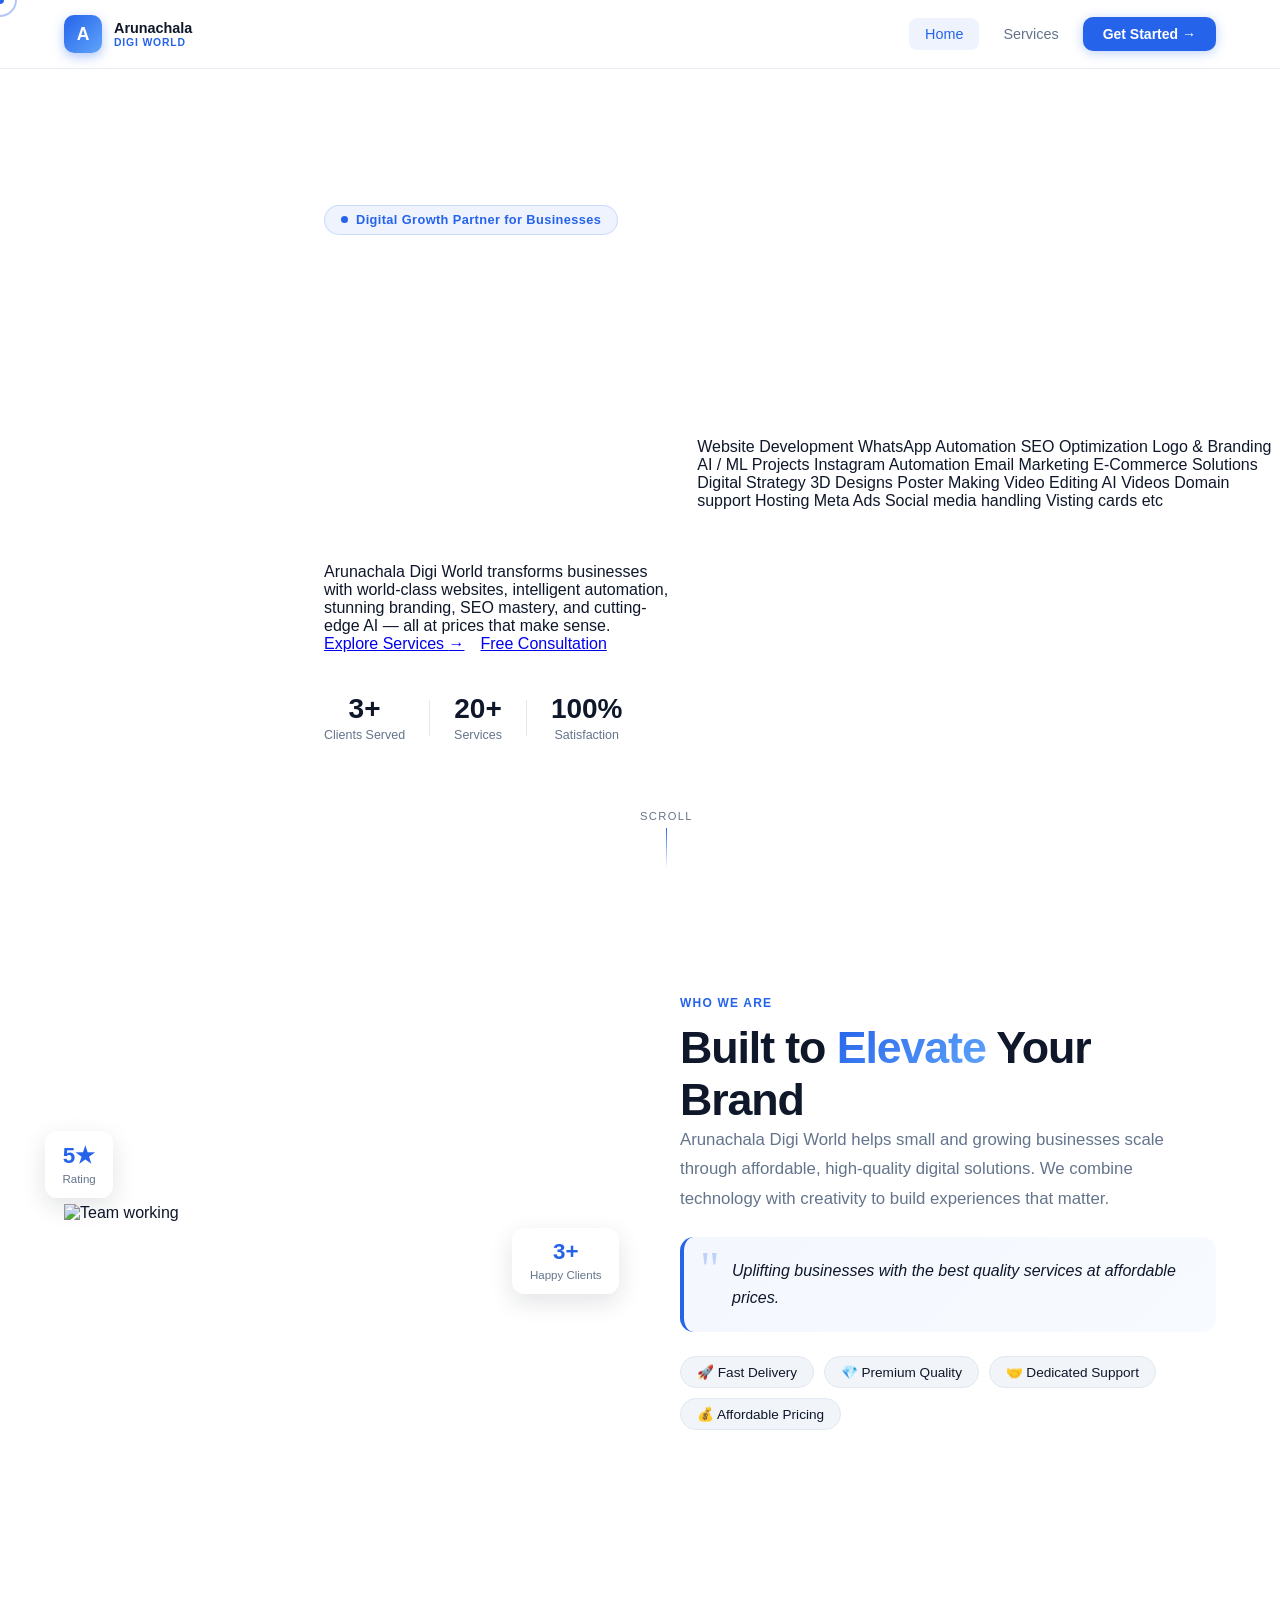
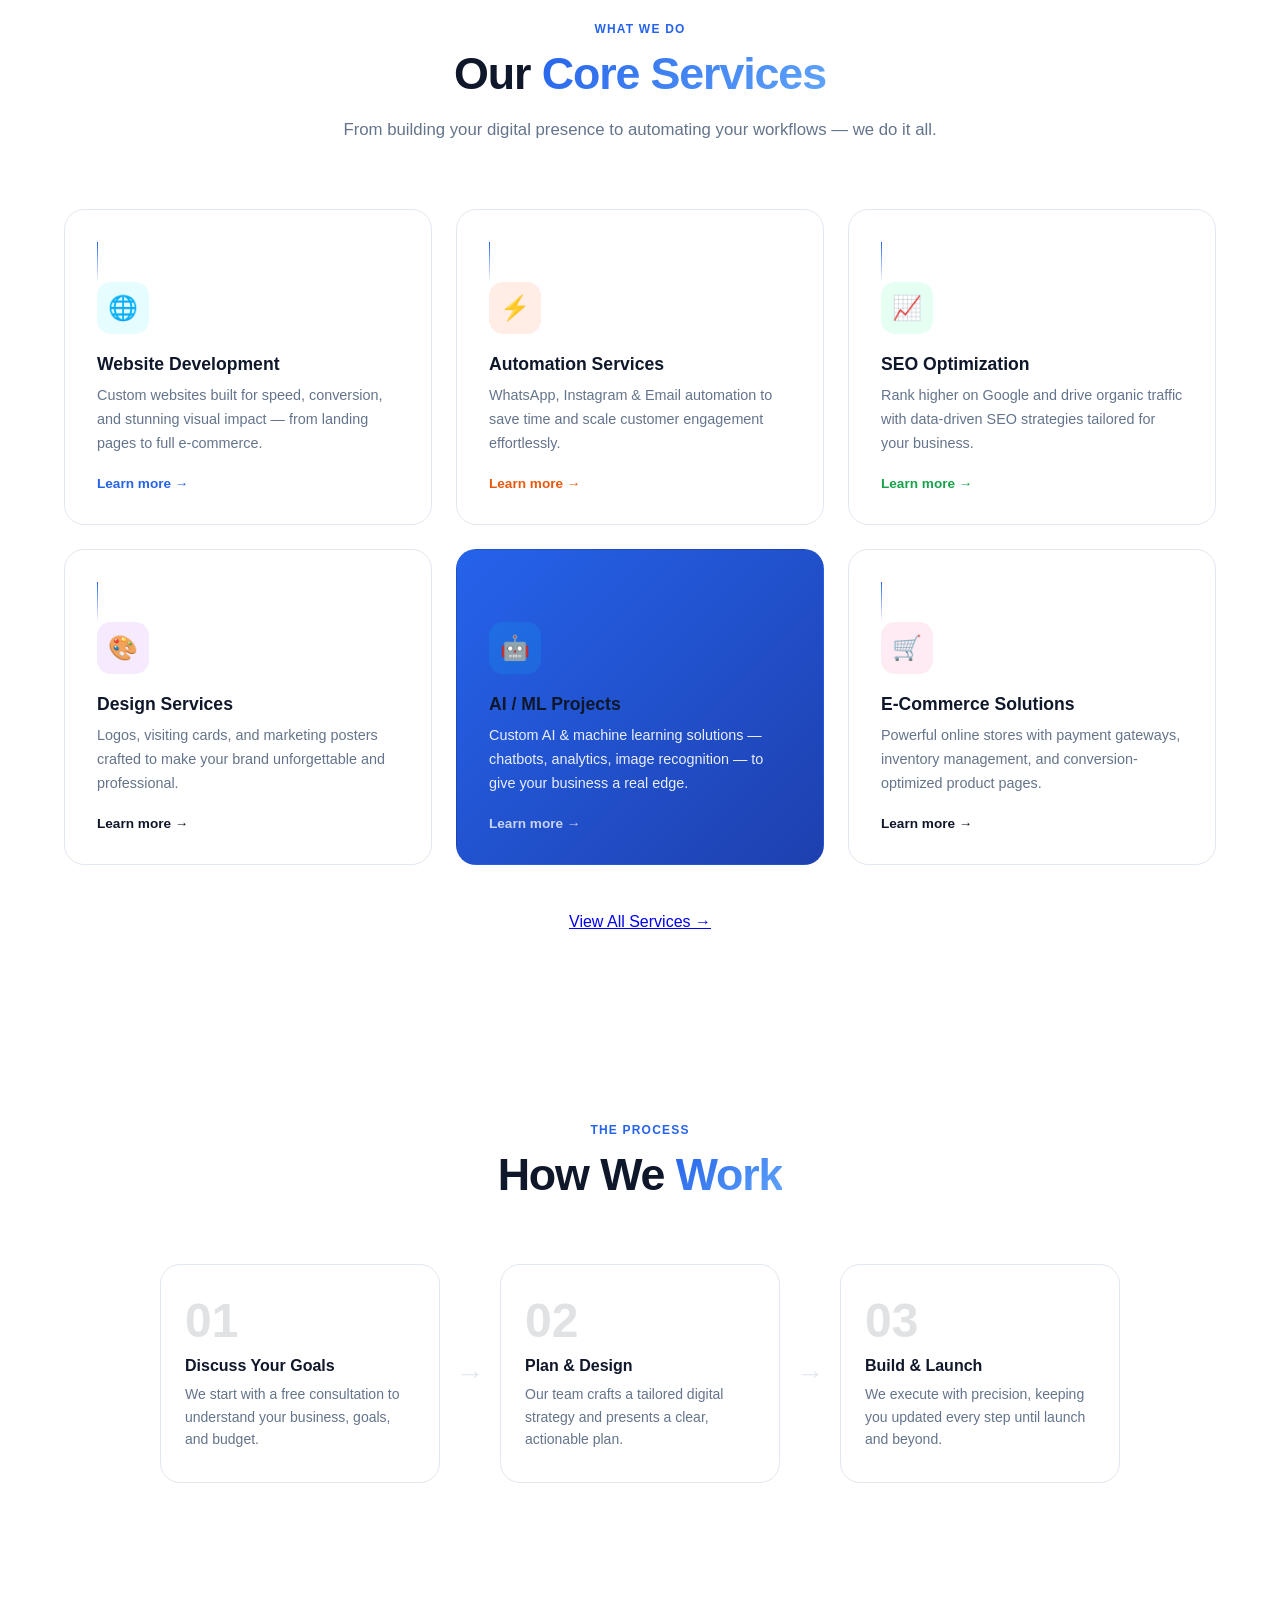
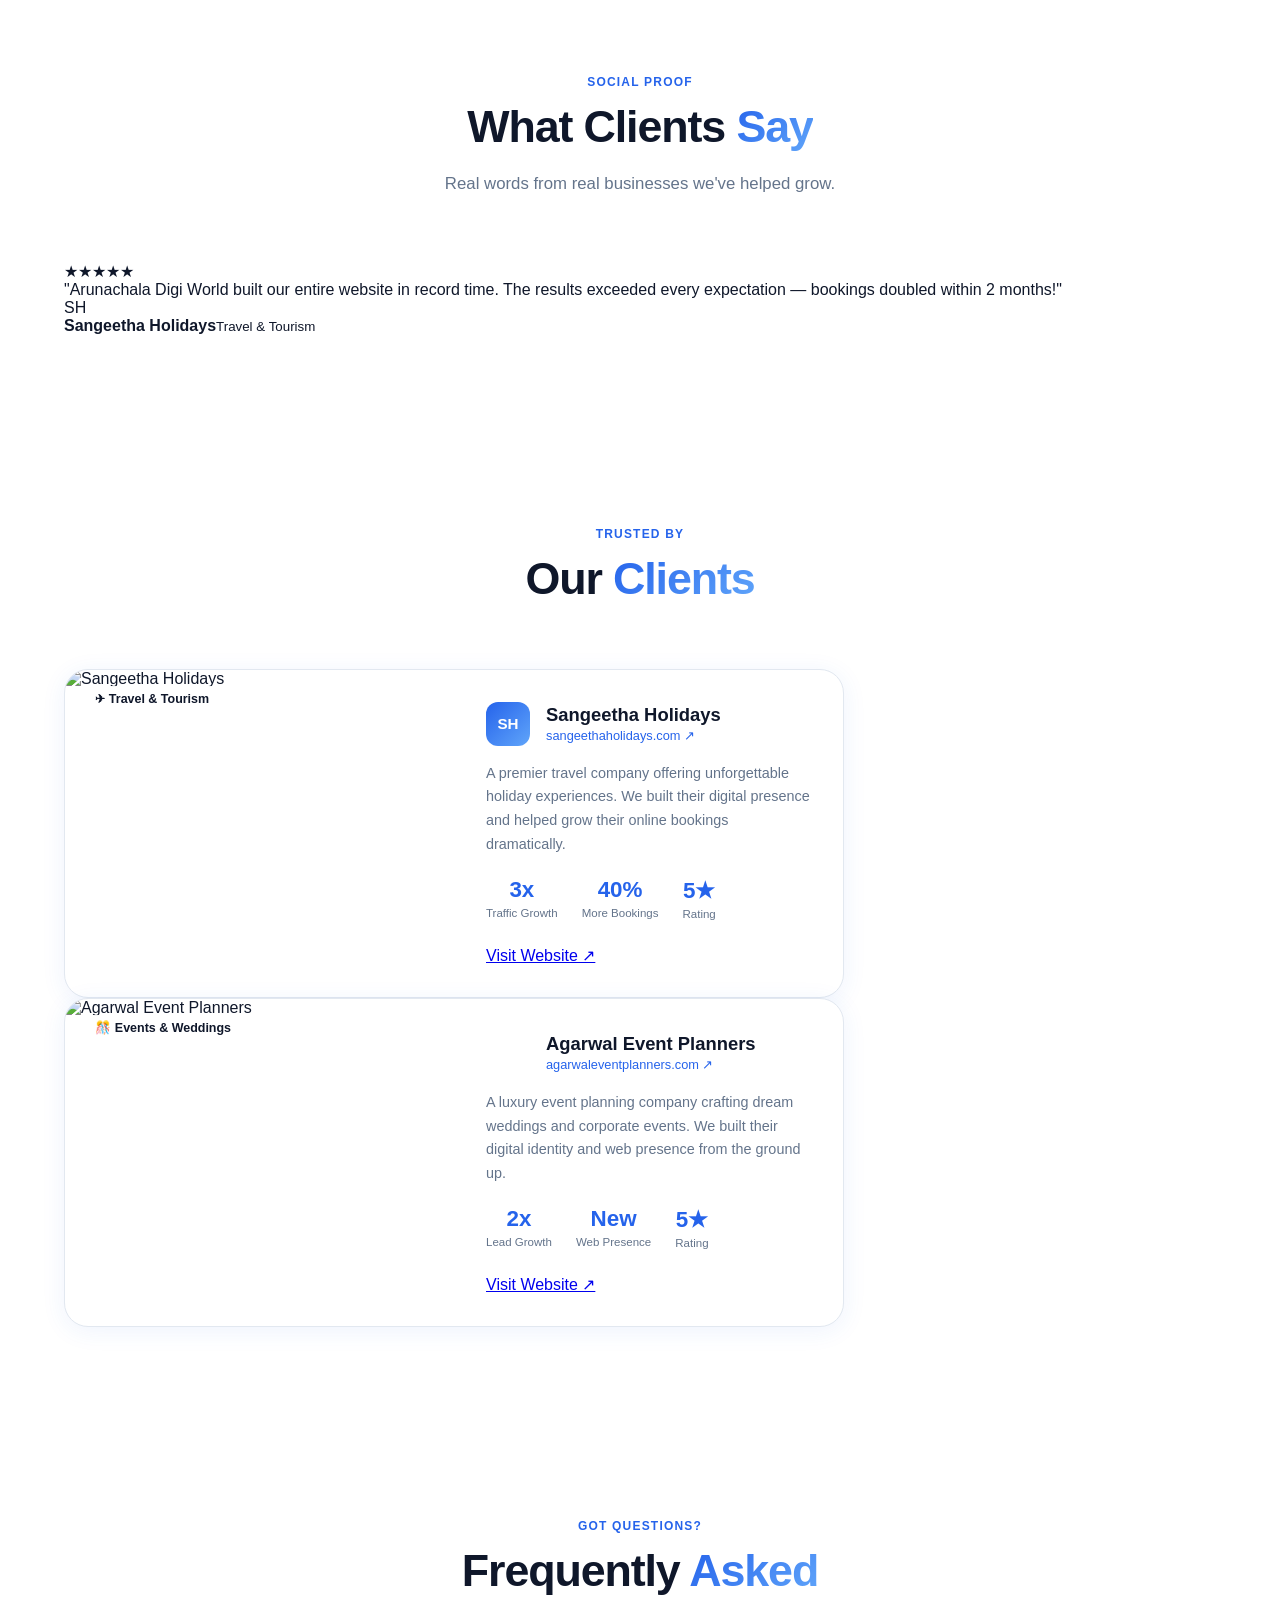
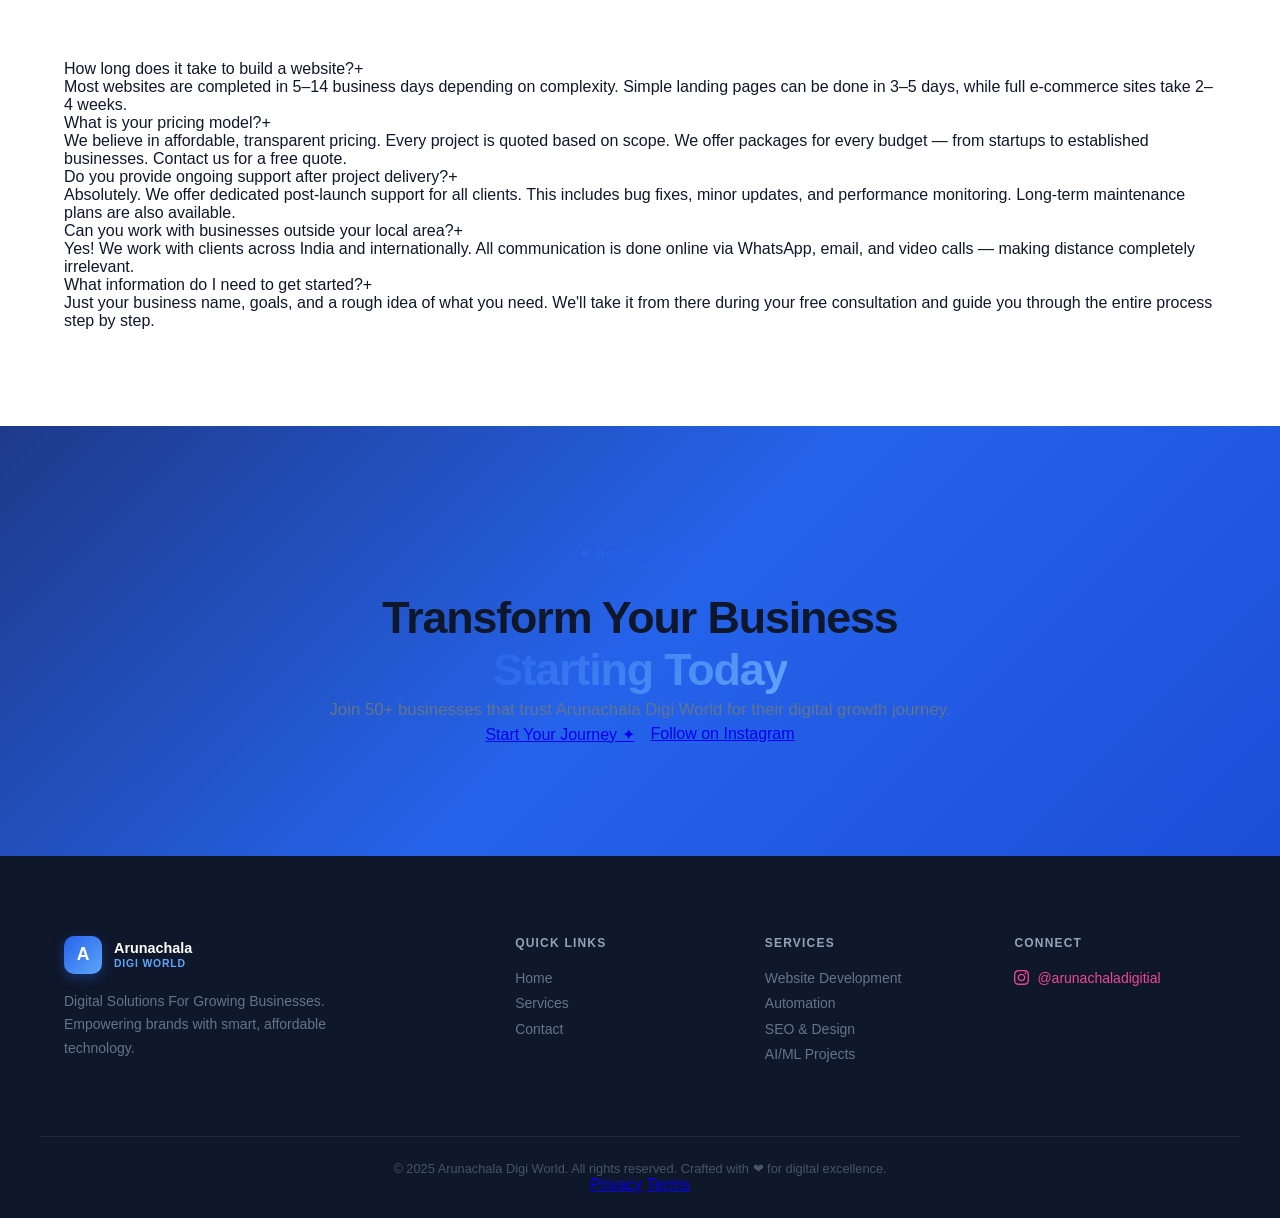
==== commit 41454f22: "Update index.html" ====
--- a/index.html
+++ b/index.html
@@ -3,14 +3,21 @@
 <head>
   <meta charset="UTF-8"/>
   <meta name="viewport" content="width=device-width, initial-scale=1.0"/>
-  <title>Arunachala Digi World — Smart Digital Solutions</title>
+  <title>Arunachala Digi World — Premium Digital Marketing Agency</title>
   <link rel="preconnect" href="https://fonts.googleapis.com">
   <link rel="preconnect" href="https://fonts.gstatic.com" crossorigin>
-  <link href="https://fonts.googleapis.com/css2?family=Plus+Jakarta+Sans:wght@400;500;600;700;800&family=DM+Sans:ital,opsz,wght@0,9..40,300;0,9..40,400;0,9..40,500;1,9..40,400&display=swap" rel="stylesheet">
-  <script src="https://cdn.tailwindcss.com"></script>
+  <link href="https://fonts.googleapis.com/css2?family=Outfit:wght@300;400;500;600;700;800;900&family=Inter:wght@300;400;500;600&display=swap" rel="stylesheet">
+  <link rel="stylesheet" href="style.css">
+  <!-- GSAP loaded here so it works on file://, localhost, and live server -->
   <script src="https://cdnjs.cloudflare.com/ajax/libs/gsap/3.12.2/gsap.min.js"></script>
   <script src="https://cdnjs.cloudflare.com/ajax/libs/gsap/3.12.2/ScrollTrigger.min.js"></script>
-  <link rel="stylesheet" href="style.css">
+  <style>
+    /* Page fade — class-based, prevents blank flash on file:// */
+    html.page-loading body { opacity: 0; }
+    html.page-loaded  body { opacity: 1; transition: opacity 0.45s ease; }
+    /* ht-word hidden until GSAP or CSS fallback reveals them */
+    .ht-word { opacity: 0; }
+  </style>
 </head>
 <body>
 
@@ -18,7 +25,7 @@
   <div class="cur-dot" id="curDot"></div>
   <div class="cur-ring" id="curRing"></div>
 
-  <!-- ══════════ NAVBAR ══════════ -->
+  <!-- ═══════════ NAVBAR ═══════════ -->
   <nav class="navbar" id="navbar">
     <div class="nav-wrap">
       <a href="index.html" class="nav-logo">
@@ -45,109 +52,90 @@
     </div>
   </nav>
 
-  <!-- ══════════ HERO ══════════ -->
+  <!-- ═══════════ HERO ═══════════ -->
   <section class="hero">
-    <div class="hero-bg-mesh"></div>
-    <div class="blob b1"></div>
-    <div class="blob b2"></div>
-    <div class="blob b3"></div>
-    <div class="container hero-layout">
-      <!-- Copy -->
-      <div class="hero-copy">
-        <span class="badge ai0">
+    <canvas id="heroCanvas"></canvas>
+    <div class="hero-grid-bg"></div>
+    <div class="orb orb1"></div>
+    <div class="orb orb2"></div>
+    <div class="orb orb3"></div>
+
+    <div class="container">
+      <div class="hero-content">
+        <div class="badge hero-eyebrow ai0">
           <i class="badge-pulse"></i> Digital Growth Partner for Businesses
-        </span>
-        <h1 class="h1 ai1">
-          Empowering<br>
-          <span class="g-text">Businesses</span><br>
-          With Digital Magic
+        </div>
+        <h1 class="h1 hero-title">
+          <span class="ht-line">
+            <span class="ht-word">We</span>
+            <span class="ht-word">Build</span>
+          </span>
+          <span class="ht-line">
+            <span class="ht-word g-text">Digital</span>
+            <span class="ht-word g-text">Empires</span>
+          </span>
+          <span class="ht-line">
+            <span class="ht-word">That</span>
+            <span class="ht-word">Scale</span>
+          </span>
         </h1>
-        <p class="hero-p ai2">
-          Arunachala Digi World helps businesses grow using websites, automation, branding, SEO, and cutting-edge AI solutions — all at affordable prices.
+        <p class="hero-sub ai2">
+          Arunachala Digi World transforms businesses with world-class websites, intelligent automation, stunning branding, SEO mastery, and cutting-edge AI — all at prices that make sense.
         </p>
         <div class="hero-btns ai3">
-          <a href="services.html" class="btn-blue">Explore Services →</a>
-          <a href="contact.html" class="btn-outline-dark">Contact Us</a>
+          <a href="services.html" class="btn-primary">Explore Services <span>→</span></a>
+          <a href="contact.html" class="btn-outline">Free Consultation</a>
         </div>
         <div class="hero-stats ai4">
-          <div class="hstat"><b>50+</b><small>Clients Served</small></div>
+          <div class="hstat"><b>3+</b><small>Clients Served</small></div>
           <div class="hstat-sep"></div>
-          <div class="hstat"><b>9+</b><small>Services</small></div>
+          <div class="hstat"><b>20+</b><small>Services</small></div>
           <div class="hstat-sep"></div>
           <div class="hstat"><b>100%</b><small>Satisfaction</small></div>
         </div>
       </div>
-
-      <!-- Floating Form -->
-      <div class="hero-form-col ai5">
-        <div class="form-float">
-          <div class="form-float-hd">
-            <div class="win-dots">
-              <span class="wd r"></span><span class="wd y"></span><span class="wd g"></span>
-            </div>
-            <span class="form-float-title">Free Consultation</span>
-          </div>
-          <form id="homeForm">
-            <div class="fg-row">
-              <div class="fg">
-                <label>Full Name</label>
-                <input type="text" name="name" placeholder="Your name" required>
-              </div>
-              <div class="fg">
-                <label>Mobile</label>
-                <input type="tel" name="mobile" placeholder="+91 XXXXX XXXXX" required>
-              </div>
-            </div>
-            <div class="fg">
-              <label>Email</label>
-              <input type="email" name="email" placeholder="you@email.com" required>
-            </div>
-            <div class="fg">
-              <label>Brand Name</label>
-              <input type="text" name="brand" placeholder="Your company / brand">
-            </div>
-            <div class="fg">
-              <label>Services Required</label>
-              <div class="chips">
-                <label class="chip"><input type="checkbox" name="services" value="Website Creation"><span>🌐 Website</span></label>
-                <label class="chip"><input type="checkbox" name="services" value="WhatsApp Automation"><span>💬 WhatsApp</span></label>
-                <label class="chip"><input type="checkbox" name="services" value="Instagram Automation"><span>📸 Instagram</span></label>
-                <label class="chip"><input type="checkbox" name="services" value="Email Automation"><span>📧 Email</span></label>
-                <label class="chip"><input type="checkbox" name="services" value="SEO Optimization"><span>📈 SEO</span></label>
-                <label class="chip"><input type="checkbox" name="services" value="Poster Design"><span>🎨 Poster</span></label>
-                <label class="chip"><input type="checkbox" name="services" value="Logo Design"><span>🎯 Logo</span></label>
-                <label class="chip"><input type="checkbox" name="services" value="Visiting Card"><span>💼 Card</span></label>
-                <label class="chip"><input type="checkbox" name="services" value="AI/ML Projects"><span>🤖 AI/ML</span></label>
-              </div>
-            </div>
-            <div class="fg">
-              <label>Address</label>
-              <textarea name="address" rows="2" placeholder="Your city / address"></textarea>
-            </div>
-            <button type="submit" class="btn-submit" id="homeBtn">Submit Inquiry ✦</button>
-          </form>
-          <div class="success-box" id="homeSuccess" style="display:none">
-            <div class="s-icon">🎉</div>
-            <h4>Inquiry Received!</h4>
-            <p>We'll get back to you within 24 hours.</p>
-          </div>
-        </div>
-      </div>
-    </div>
+    </div>
+
+    <!-- Marquee ticker -->
+    <div class="ticker-wrap">
+      <div class="ticker-track" id="tickerTrack">
+        <span class="ticker-item"><span class="ticker-dot"></span> Website Development</span>
+        <span class="ticker-item"><span class="ticker-dot"></span> WhatsApp Automation</span>
+        <span class="ticker-item"><span class="ticker-dot"></span> SEO Optimization</span>
+        <span class="ticker-item"><span class="ticker-dot"></span> Logo &amp; Branding</span>
+        <span class="ticker-item"><span class="ticker-dot"></span> AI / ML Projects</span>
+        <span class="ticker-item"><span class="ticker-dot"></span> Instagram Automation</span>
+        <span class="ticker-item"><span class="ticker-dot"></span> Email Marketing</span>
+        <span class="ticker-item"><span class="ticker-dot"></span> E-Commerce Solutions</span>
+        <span class="ticker-item"><span class="ticker-dot"></span> Digital Strategy</span>
+        <span class="ticker-item"><span class="ticker-dot"></span> 3D Designs</span>
+        <span class="ticker-item"><span class="ticker-dot"></span> Poster Making</span>
+        <span class="ticker-item"><span class="ticker-dot"></span> Video Editing</span>
+        <span class="ticker-item"><span class="ticker-dot"></span> AI Videos</span>
+        <span class="ticker-item"><span class="ticker-dot"></span> Domain support</span>
+        <span class="ticker-item"><span class="ticker-dot"></span> Hosting</span>
+        <span class="ticker-item"><span class="ticker-dot"></span> Meta Ads</span>
+        <span class="ticker-item"><span class="ticker-dot"></span> Social media handling</span>
+        <span class="ticker-item"><span class="ticker-dot"></span> Visting cards etc</span>
+      </div>
+    </div>
+
     <div class="scroll-cue"><span>Scroll</span><div class="sc-line"></div></div>
   </section>
 
-  <!-- ══════════ ABOUT ══════════ -->
-  <section class="section bg-white">
+  <!-- ═══════════ ABOUT ═══════════ -->
+  <section class="section" style="background:var(--bg2)">
     <div class="container about-layout">
-      <div class="about-img-col rev">
-        <div class="about-frame">
+      <div class="about-visual rev">
+        <div class="about-img-container">
           <img src="https://images.unsplash.com/photo-1600880292203-757bb62b4baf?w=700&q=80" alt="Team working" loading="lazy">
-          <div class="ab-badge ab-b1"><b>5★</b><small>Rating</small></div>
-          <div class="ab-badge ab-b2"><b>50+</b><small>Clients</small></div>
-        </div>
-      </div>
-      <div class="about-text-col rev" style="--d:.15s">
+          <div class="about-img-overlay"></div>
+        </div>
+        <div class="about-img-border"></div>
+        <div class="ab-badge ab-b1"><b>5★</b><small>Rating</small></div>
+        <div class="ab-badge ab-b2"><b>3+</b><small>Happy Clients</small></div>
+      </div>
+      <div class="about-text rev" style="--d:.15s">
         <div class="eyebrow">Who We Are</div>
         <h2 class="h2">Built to <span class="g-text">Elevate</span> Your Brand</h2>
         <p class="body-p">Arunachala Digi World helps small and growing businesses scale through affordable, high-quality digital solutions. We combine technology with creativity to build experiences that matter.</p>
@@ -165,56 +153,66 @@
     </div>
   </section>
 
-  <!-- ══════════ SERVICES ══════════ -->
-  <section class="section bg-tint" id="services">
+  <!-- ═══════════ SERVICES ═══════════ -->
+  <section class="section" id="services" style="background:var(--bg)">
     <div class="container">
       <div class="sec-hd rev">
         <div class="eyebrow">What We Do</div>
         <h2 class="h2">Our <span class="g-text">Core Services</span></h2>
-        <p class="body-p" style="max-width:500px;margin:0 auto">From building your digital presence to automating your workflows — we do it all.</p>
-      </div>
-
+        <p class="body-p">From building your digital presence to automating your workflows — we do it all.</p>
+      </div>
       <div class="svc-grid">
-        <div class="sc rev" style="--d:0s;--accent:#2563EB">
-          <div class="sc-ico" style="background:#EFF6FF;color:#2563EB">🌐</div>
+        <div class="sc rev" style="--d:0s;--sc-color:var(--cyan);--sc-r:0;--sc-g:229;--sc-b:255">
+          <div class="sc-line"></div>
+          <div class="sc-ico" style="background:rgba(0,229,255,0.1)">🌐</div>
           <h3>Website Development</h3>
           <p>Custom websites built for speed, conversion, and stunning visual impact — from landing pages to full e-commerce.</p>
           <a href="services.html" class="sc-more">Learn more →</a>
         </div>
-        <div class="sc rev" style="--d:.07s;--accent:#EA580C">
-          <div class="sc-ico" style="background:#FFF7ED;color:#EA580C">⚡</div>
+        <div class="sc rev" style="--d:.08s;--sc-color:var(--orange);--sc-r:255;--sc-g:107;--sc-b:53">
+          <div class="sc-line"></div>
+          <div class="sc-ico" style="background:rgba(255,107,53,0.12)">⚡</div>
           <h3>Automation Services</h3>
           <p>WhatsApp, Instagram & Email automation to save time and scale customer engagement effortlessly.</p>
-          <a href="services.html" class="sc-more">Learn more →</a>
-        </div>
-        <div class="sc rev" style="--d:.14s;--accent:#16A34A">
-          <div class="sc-ico" style="background:#F0FDF4;color:#16A34A">📈</div>
+          <a href="services.html" class="sc-more" style="color:var(--orange)">Learn more →</a>
+        </div>
+        <div class="sc rev" style="--d:.16s;--sc-color:var(--green);--sc-r:0;--sc-g:255;--sc-b:136">
+          <div class="sc-line"></div>
+          <div class="sc-ico" style="background:rgba(0,255,136,0.1)">📈</div>
           <h3>SEO Optimization</h3>
           <p>Rank higher on Google and drive organic traffic with data-driven SEO strategies tailored for your business.</p>
-          <a href="services.html" class="sc-more">Learn more →</a>
-        </div>
-        <div class="sc rev" style="--d:.21s;--accent:#9333EA">
-          <div class="sc-ico" style="background:#FDF4FF;color:#9333EA">🎨</div>
+          <a href="services.html" class="sc-more" style="color:var(--green)">Learn more →</a>
+        </div>
+        <div class="sc rev" style="--d:.24s;--sc-color:var(--violet-l);--sc-r:168;--sc-g:85;--sc-b:247">
+          <div class="sc-line"></div>
+          <div class="sc-ico" style="background:rgba(168,85,247,0.12)">🎨</div>
           <h3>Design Services</h3>
           <p>Logos, visiting cards, and marketing posters crafted to make your brand unforgettable and professional.</p>
+          <a href="services.html" class="sc-more" style="color:var(--violet-l)">Learn more →</a>
+        </div>
+        <div class="sc sc-feat rev" style="--d:.32s">
+          <div class="sc-line" style="background:linear-gradient(90deg,var(--cyan),var(--violet-l))"></div>
+          <div class="sc-ico" style="background:rgba(0,229,255,0.1)">🤖</div>
+          <h3 style="color:var(--text)">AI / ML Projects</h3>
+          <p>Custom AI & machine learning solutions — chatbots, analytics, image recognition — to give your business a real edge.</p>
           <a href="services.html" class="sc-more">Learn more →</a>
         </div>
-        <div class="sc sc-feat rev" style="--d:.28s;--accent:#fff">
-          <div class="sc-ico" style="background:rgba(255,255,255,0.2);color:#fff">🤖</div>
-          <h3>AI / ML Projects</h3>
-          <p>Custom AI & machine learning solutions — chatbots, analytics, image recognition — to give your business a real edge.</p>
-          <a href="services.html" class="sc-more" style="color:rgba(255,255,255,0.85)">Learn more →</a>
-        </div>
-      </div>
-
-      <div style="text-align:center;margin-top:3rem" class="rev" style="--d:.35s">
-        <a href="services.html" class="btn-blue">View All Services →</a>
-      </div>
-    </div>
-  </section>
-
-  <!-- ══════════ HOW IT WORKS ══════════ -->
-  <section class="section bg-white">
+        <div class="sc rev" style="--d:.40s;--sc-color:var(--pink);--sc-r:244;--sc-g:63;--sc-b:142">
+          <div class="sc-line"></div>
+          <div class="sc-ico" style="background:rgba(244,63,142,0.1)">🛒</div>
+          <h3>E-Commerce Solutions</h3>
+          <p>Powerful online stores with payment gateways, inventory management, and conversion-optimized product pages.</p>
+          <a href="services.html" class="sc-more" style="color:var(--pink)">Learn more →</a>
+        </div>
+      </div>
+      <div style="text-align:center;margin-top:3rem" class="rev" style="--d:.45s">
+        <a href="services.html" class="btn-primary">View All Services →</a>
+      </div>
+    </div>
+  </section>
+
+  <!-- ═══════════ HOW IT WORKS ═══════════ -->
+  <section class="section" style="background:var(--bg2)">
     <div class="container">
       <div class="sec-hd rev">
         <div class="eyebrow">The Process</div>
@@ -222,35 +220,58 @@
       </div>
       <div class="steps-row">
         <div class="step-card rev" style="--d:0s">
-          <div class="step-n" style="color:#2563EB">01</div>
+          <div class="step-n">01</div>
           <h4>Discuss Your Goals</h4>
           <p>We start with a free consultation to understand your business, goals, and budget.</p>
         </div>
         <div class="step-arrow rev" style="--d:.08s">→</div>
         <div class="step-card rev" style="--d:.16s">
-          <div class="step-n" style="color:#EA580C">02</div>
+          <div class="step-n">02</div>
           <h4>Plan &amp; Design</h4>
           <p>Our team crafts a tailored digital strategy and presents a clear, actionable plan.</p>
         </div>
         <div class="step-arrow rev" style="--d:.24s">→</div>
         <div class="step-card rev" style="--d:.32s">
-          <div class="step-n" style="color:#16A34A">03</div>
+          <div class="step-n">03</div>
           <h4>Build &amp; Launch</h4>
-          <p>We execute with precision, keeping you updated every step of the way until launch.</p>
-        </div>
-      </div>
-    </div>
-  </section>
-
-  <!-- ══════════ CLIENTS ══════════ -->
-  <section class="section bg-tint">
+          <p>We execute with precision, keeping you updated every step until launch and beyond.</p>
+        </div>
+      </div>
+    </div>
+  </section>
+
+  <!-- ═══════════ TESTIMONIALS (NEW) ═══════════ -->
+  <section class="section" style="background:var(--bg)">
+    <div class="container">
+      <div class="sec-hd rev">
+        <div class="eyebrow">Social Proof</div>
+        <h2 class="h2">What Clients <span class="g-text">Say</span></h2>
+        <p class="body-p">Real words from real businesses we've helped grow.</p>
+      </div>
+      <div class="testimonials-grid">
+        <div class="tcard rev" style="--d:0s">
+          <div class="tcard-stars">★★★★★</div>
+          <p class="tcard-text">"Arunachala Digi World built our entire website in record time. The results exceeded every expectation — bookings doubled within 2 months!"</p>
+          <div class="tcard-author">
+            <div class="tcard-avatar">SH</div>
+            <div><b>Sangeetha Holidays</b><small>Travel & Tourism</small></div>
+          </div>
+        </div>
+     
+        
+      </div>
+    </div>
+  </section>
+
+  <!-- ═══════════ CLIENTS ═══════════ -->
+  <section class="section" style="background:var(--bg2)">
     <div class="container">
       <div class="sec-hd rev">
         <div class="eyebrow">Trusted By</div>
         <h2 class="h2">Our <span class="g-text">Clients</span></h2>
       </div>
-      <div class="client-wrap rev" style="--d:.1s">
-        <div class="client-card">
+      <div class="clients-grid">
+        <div class="client-card rev" style="--d:0s">
           <div class="cc-img">
             <img src="https://images.unsplash.com/photo-1476514525535-07fb3b4ae5f1?w=900&q=80" alt="Sangeetha Holidays" loading="lazy">
             <div class="cc-img-grad"></div>
@@ -270,29 +291,85 @@
               <div class="cc-m"><b>40%</b><small>More Bookings</small></div>
               <div class="cc-m"><b>5★</b><small>Rating</small></div>
             </div>
-            <a href="https://www.sangeethaholidays.com" target="_blank" rel="noopener" class="btn-outline-dark" style="display:inline-block;margin-top:1.5rem">Visit Website ↗</a>
-          </div>
-        </div>
-      </div>
-    </div>
-  </section>
-
-  <!-- ══════════ CTA BANNER ══════════ -->
+            <a href="https://www.sangeethaholidays.com" target="_blank" rel="noopener" class="btn-outline cc-btn">Visit Website ↗</a>
+          </div>
+        </div>
+        <div class="client-card rev" style="--d:.15s">
+          <div class="cc-img">
+            <img src="https://images.unsplash.com/photo-1519741497674-611481863552?w=900&q=80" alt="Agarwal Event Planners" loading="lazy">
+            <div class="cc-img-grad"></div>
+            <span class="cc-tag">🎊 Events & Weddings</span>
+          </div>
+          <div class="cc-body">
+            <div class="cc-logo-row">
+              <div class="cc-logo" style="background:var(--grad-warm)">AE</div>
+              <div>
+                <h3>Agarwal Event Planners</h3>
+                <a href="https://agarwaleventplanners.com" target="_blank" rel="noopener" class="cc-url">agarwaleventplanners.com ↗</a>
+              </div>
+            </div>
+            <p>A luxury event planning company crafting dream weddings and corporate events. We built their digital identity and web presence from the ground up.</p>
+            <div class="cc-metrics">
+              <div class="cc-m"><b>2x</b><small>Lead Growth</small></div>
+              <div class="cc-m"><b>New</b><small>Web Presence</small></div>
+              <div class="cc-m"><b>5★</b><small>Rating</small></div>
+            </div>
+            <a href="https://agarwaleventplanners.com" target="_blank" rel="noopener" class="btn-outline cc-btn">Visit Website ↗</a>
+          </div>
+        </div>
+      </div>
+    </div>
+  </section>
+
+  <!-- ═══════════ FAQ (NEW) ═══════════ -->
+  <section class="section" style="background:var(--bg)">
+    <div class="container">
+      <div class="sec-hd rev">
+        <div class="eyebrow">Got Questions?</div>
+        <h2 class="h2">Frequently <span class="g-text">Asked</span></h2>
+      </div>
+      <div class="faq-list">
+        <div class="faq-item rev" style="--d:0s">
+          <div class="faq-q"><span>How long does it take to build a website?</span><span class="faq-icon">+</span></div>
+          <div class="faq-a"><p>Most websites are completed in 5–14 business days depending on complexity. Simple landing pages can be done in 3–5 days, while full e-commerce sites take 2–4 weeks.</p></div>
+        </div>
+        <div class="faq-item rev" style="--d:.06s">
+          <div class="faq-q"><span>What is your pricing model?</span><span class="faq-icon">+</span></div>
+          <div class="faq-a"><p>We believe in affordable, transparent pricing. Every project is quoted based on scope. We offer packages for every budget — from startups to established businesses. Contact us for a free quote.</p></div>
+        </div>
+        <div class="faq-item rev" style="--d:.12s">
+          <div class="faq-q"><span>Do you provide ongoing support after project delivery?</span><span class="faq-icon">+</span></div>
+          <div class="faq-a"><p>Absolutely. We offer dedicated post-launch support for all clients. This includes bug fixes, minor updates, and performance monitoring. Long-term maintenance plans are also available.</p></div>
+        </div>
+        <div class="faq-item rev" style="--d:.18s">
+          <div class="faq-q"><span>Can you work with businesses outside your local area?</span><span class="faq-icon">+</span></div>
+          <div class="faq-a"><p>Yes! We work with clients across India and internationally. All communication is done online via WhatsApp, email, and video calls — making distance completely irrelevant.</p></div>
+        </div>
+        <div class="faq-item rev" style="--d:.24s">
+          <div class="faq-q"><span>What information do I need to get started?</span><span class="faq-icon">+</span></div>
+          <div class="faq-a"><p>Just your business name, goals, and a rough idea of what you need. We'll take it from there during your free consultation and guide you through the entire process step by step.</p></div>
+        </div>
+      </div>
+    </div>
+  </section>
+
+  <!-- ═══════════ CTA BAND ═══════════ -->
   <section class="cta-band">
-    <div class="cta-b1"></div>
-    <div class="cta-b2"></div>
+    <div class="cta-grid-overlay"></div>
+    <div class="cta-orb1"></div>
+    <div class="cta-orb2"></div>
     <div class="container cta-inner rev">
-      <div class="eyebrow" style="color:rgba(255,255,255,0.6)">Ready to Grow?</div>
-      <h2 class="h2" style="color:#fff">Transform Your Business<br><span style="opacity:.8">Starting Today</span></h2>
-      <p style="color:rgba(255,255,255,0.7);max-width:460px;margin:0 auto 2.5rem;font-size:1.05rem;line-height:1.7">Join businesses that trust Arunachala Digi World for their digital growth journey.</p>
+      <div class="cta-badge"><div class="badge"><i class="badge-pulse"></i> Ready to Grow?</div></div>
+      <h2 class="h2">Transform Your Business<br><span class="g-text">Starting Today</span></h2>
+      <p class="body-p">Join 50+ businesses that trust Arunachala Digi World for their digital growth journey.</p>
       <div class="cta-btn-row">
-        <a href="contact.html" class="btn-white">Start Your Journey ✦</a>
-        <a href="https://instagram.com/arunachaladigitial" target="_blank" rel="noopener" class="btn-ghost-white">Follow on Instagram</a>
-      </div>
-    </div>
-  </section>
-
-  <!-- ══════════ FOOTER ══════════ -->
+        <a href="contact.html" class="btn-primary">Start Your Journey ✦</a>
+        <a href="https://www.instagram.com/arunachaladigital/" target="_blank" rel="noopener" class="btn-ghost">Follow on Instagram</a>
+      </div>
+    </div>
+  </section>
+
+  <!-- ═══════════ FOOTER ═══════════ -->
   <footer class="footer">
     <div class="container footer-grid">
       <div class="footer-brand">
@@ -320,15 +397,18 @@
       </div>
       <div class="footer-col">
         <h5>Connect</h5>
-        <a href="https://instagram.com/arunachaladigitial" target="_blank" rel="noopener" class="insta-link">
+        <a href="https://www.instagram.com/arunachaladigital/" target="_blank" rel="noopener" class="insta-link">
           <svg width="15" height="15" viewBox="0 0 24 24" fill="currentColor"><path d="M12 2.163c3.204 0 3.584.012 4.85.07 3.252.148 4.771 1.691 4.919 4.919.058 1.265.069 1.645.069 4.849 0 3.205-.012 3.584-.069 4.849-.149 3.225-1.664 4.771-4.919 4.919-1.266.058-1.644.07-4.85.07-3.204 0-3.584-.012-4.849-.07-3.26-.149-4.771-1.699-4.919-4.92-.058-1.265-.07-1.644-.07-4.849 0-3.204.013-3.583.07-4.849.149-3.227 1.664-4.771 4.919-4.919 1.266-.057 1.645-.069 4.849-.069zm0-2.163c-3.259 0-3.667.014-4.947.072-4.358.2-6.78 2.618-6.98 6.98-.059 1.281-.073 1.689-.073 4.948 0 3.259.014 3.668.072 4.948.2 4.358 2.618 6.78 6.98 6.98 1.281.058 1.689.072 4.948.072 3.259 0 3.668-.014 4.948-.072 4.354-.2 6.782-2.618 6.979-6.98.059-1.28.073-1.689.073-4.948 0-3.259-.014-3.667-.072-4.947-.196-4.354-2.617-6.78-6.979-6.98-1.281-.059-1.69-.073-4.949-.073zm0 5.838c-3.403 0-6.162 2.759-6.162 6.162s2.759 6.163 6.162 6.163 6.162-2.759 6.162-6.163c0-3.403-2.759-6.162-6.162-6.162zm0 10.162c-2.209 0-4-1.79-4-4 0-2.209 1.791-4 4-4s4 1.791 4 4c0 2.21-1.791 4-4 4zm6.406-11.845c-.796 0-1.441.645-1.441 1.44s.645 1.44 1.441 1.44c.795 0 1.439-.645 1.439-1.44s-.644-1.44-1.439-1.44z"/></svg>
           @arunachaladigitial
         </a>
-        <a href="mailto:shivshakti.2004.29.15@gmail.com" class="footer-email">shivshakti.2004.29.15@gmail.com</a>
-      </div>
-    </div>
-    <div class="footer-bar">
+      </div>
+    </div>
+    <div class="footer-bar container">
       <p>© 2025 Arunachala Digi World. All rights reserved. Crafted with ❤ for digital excellence.</p>
+      <div class="footer-bar-links">
+        <a href="#">Privacy</a>
+        <a href="#">Terms</a>
+      </div>
     </div>
   </footer>
 
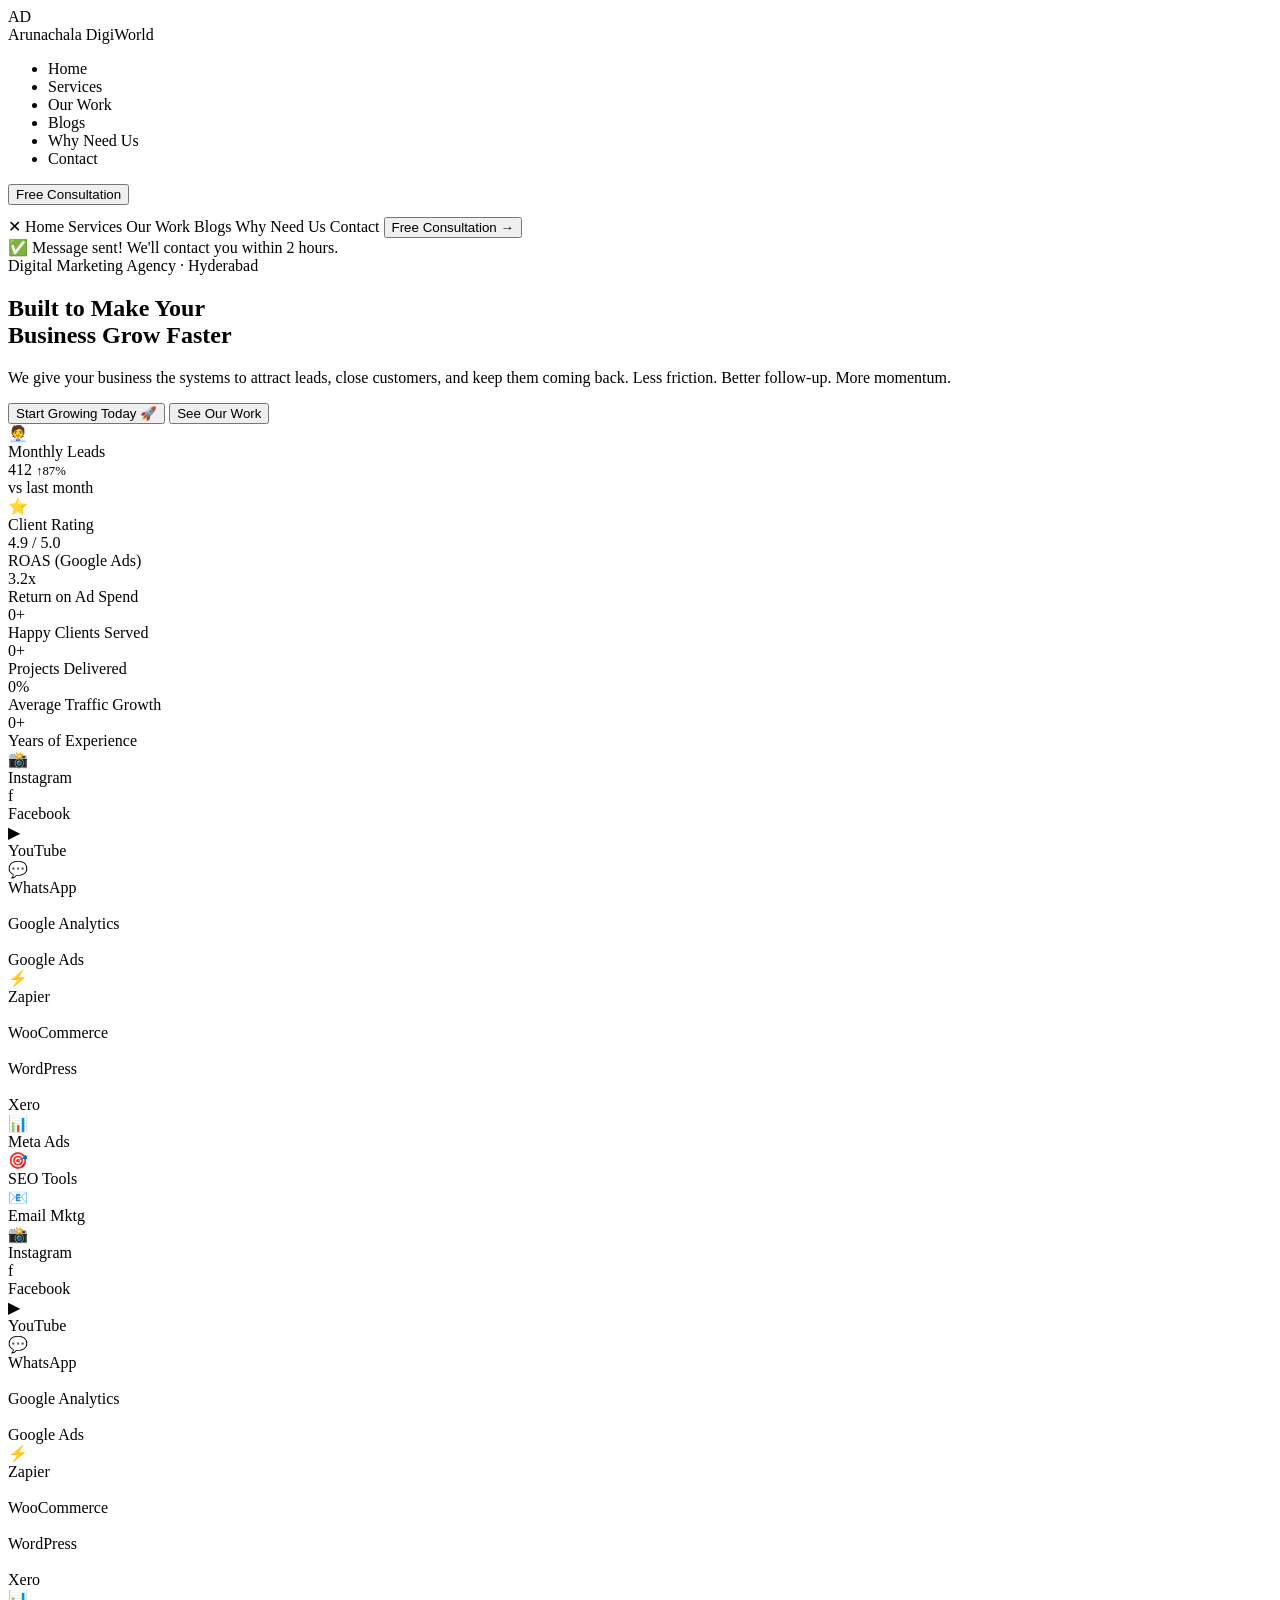
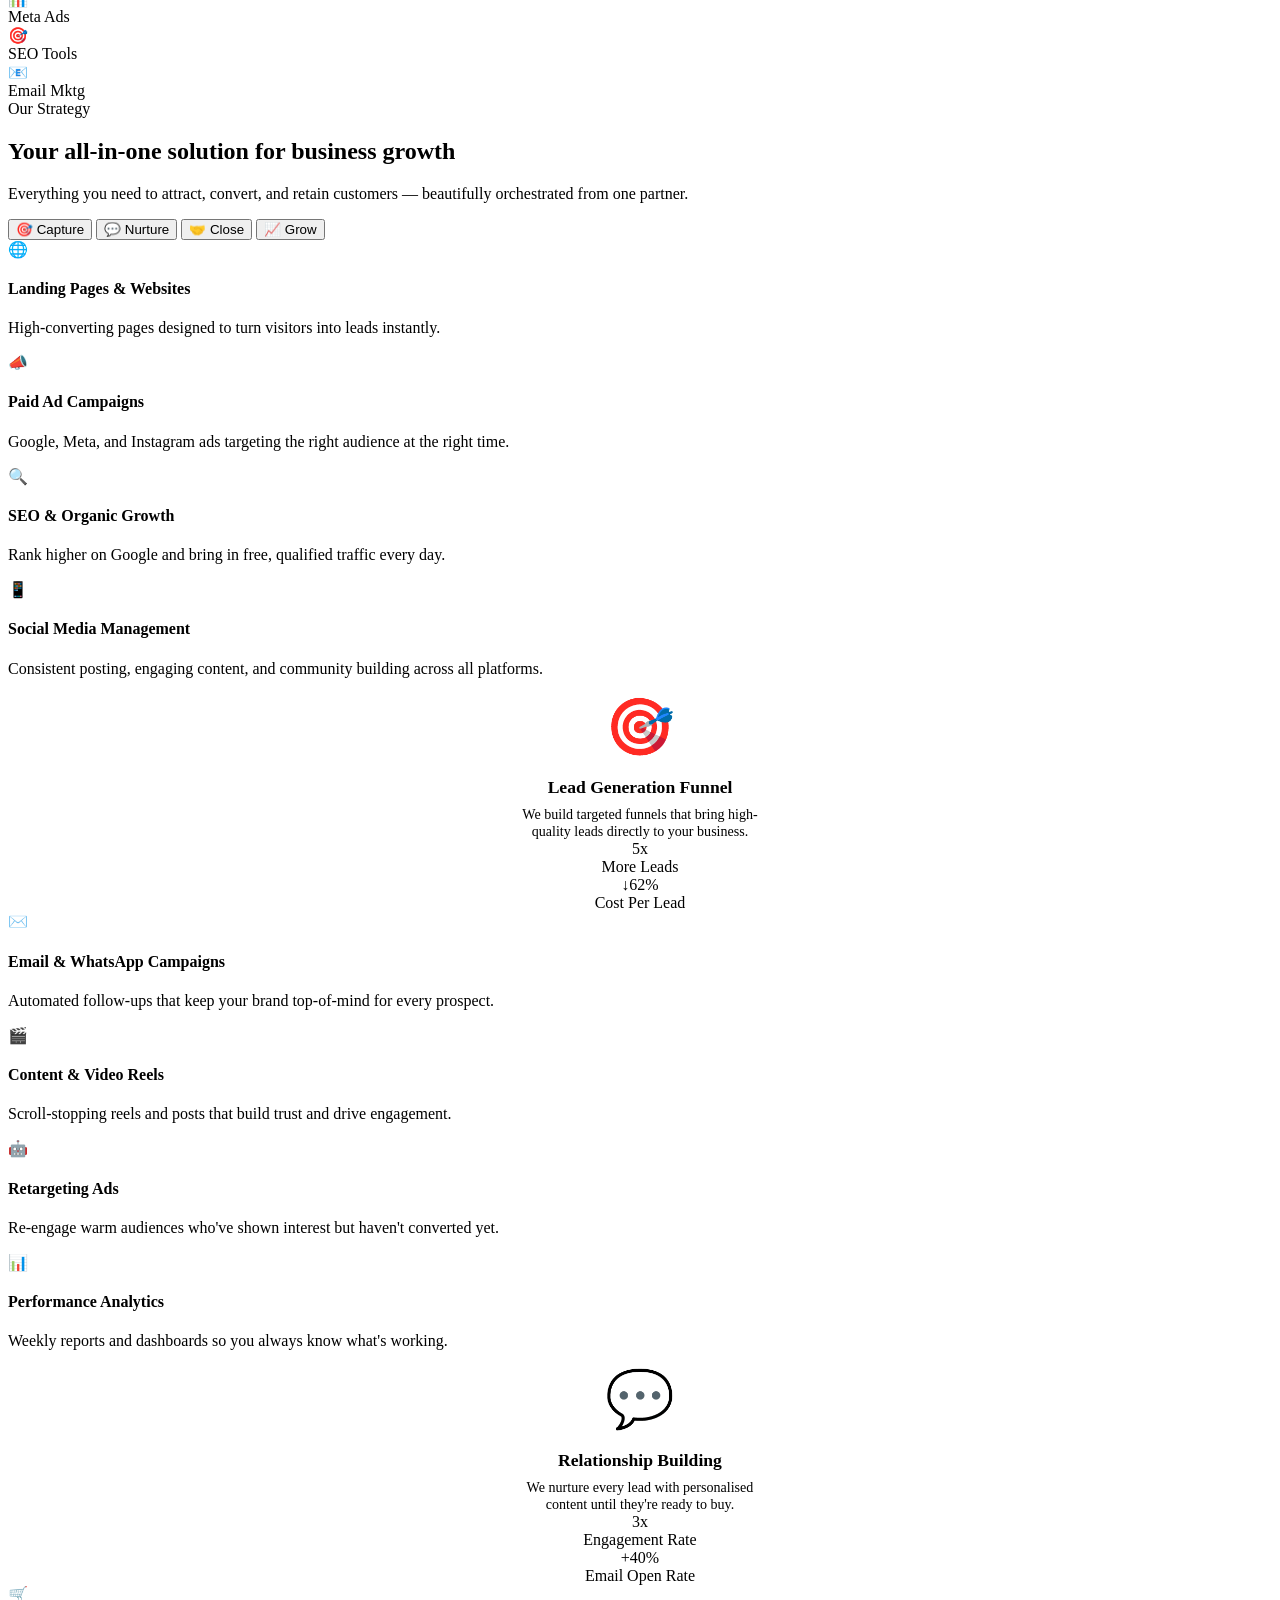
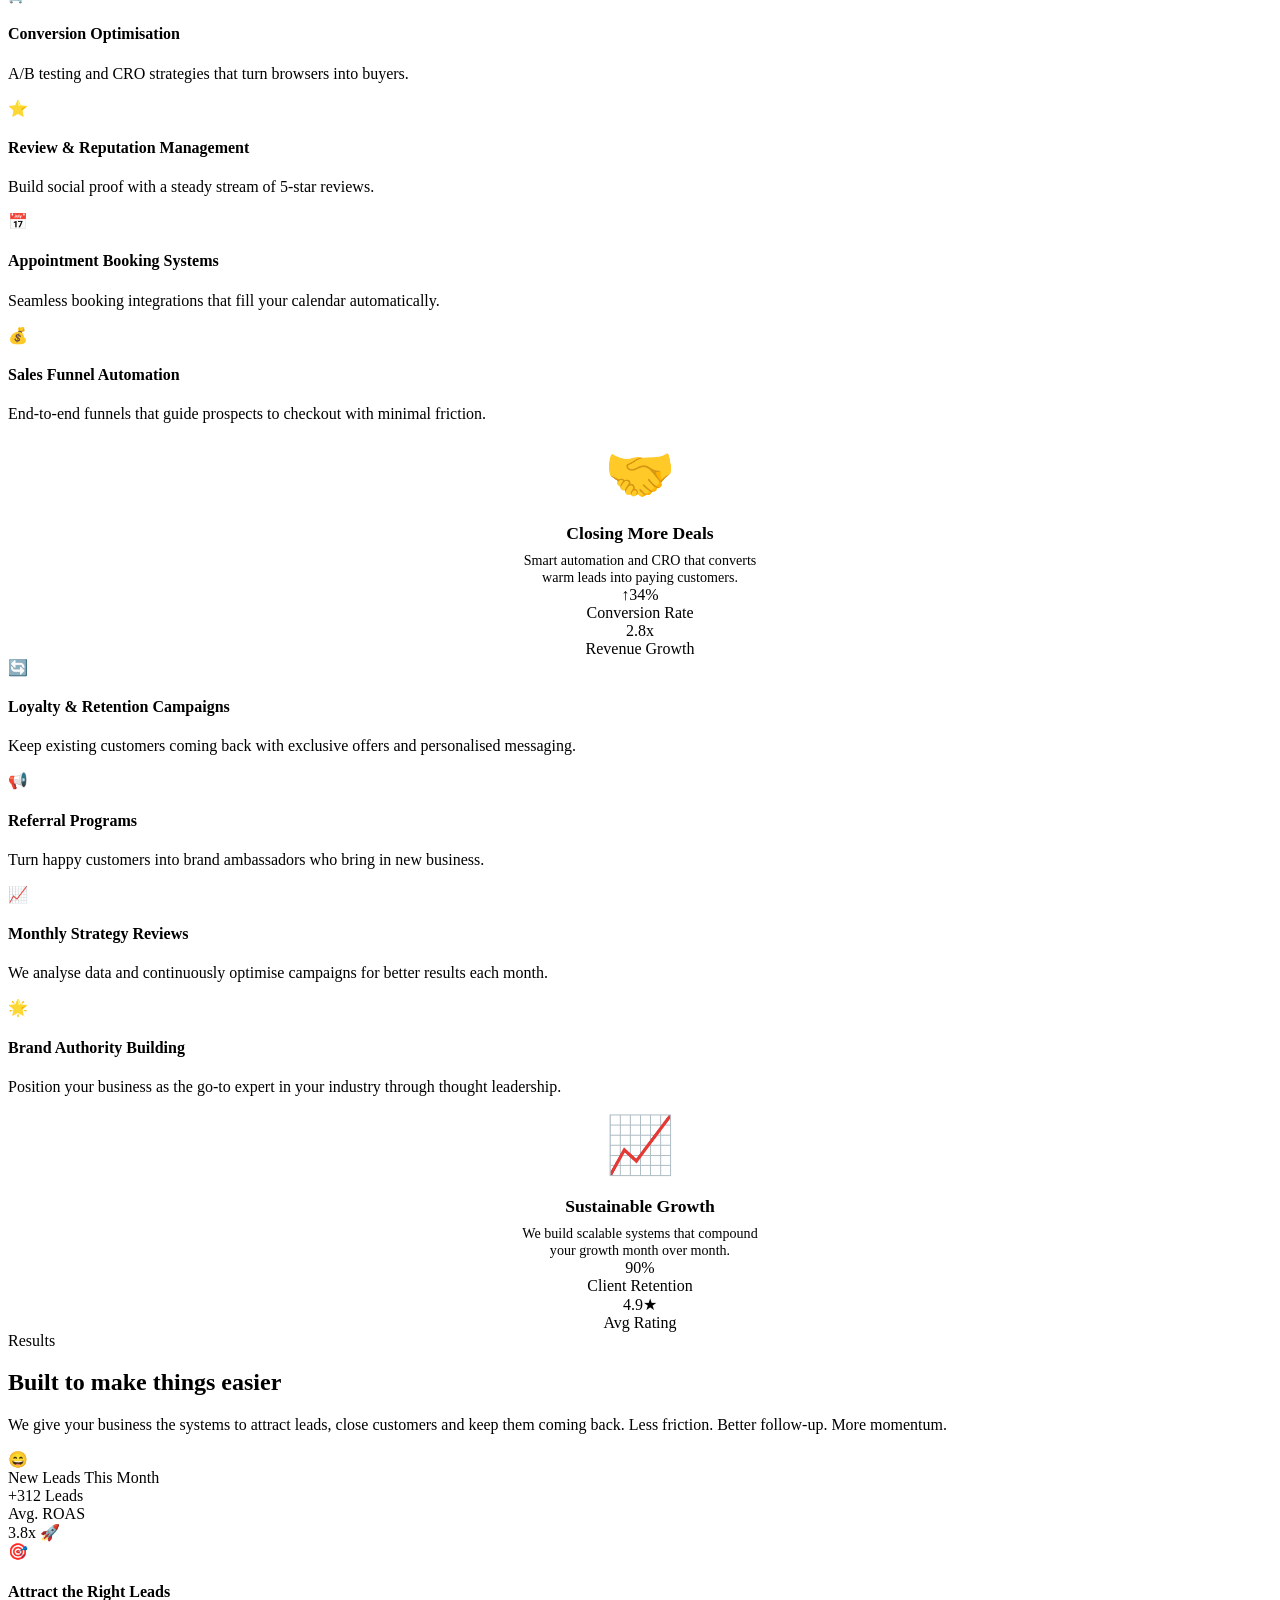
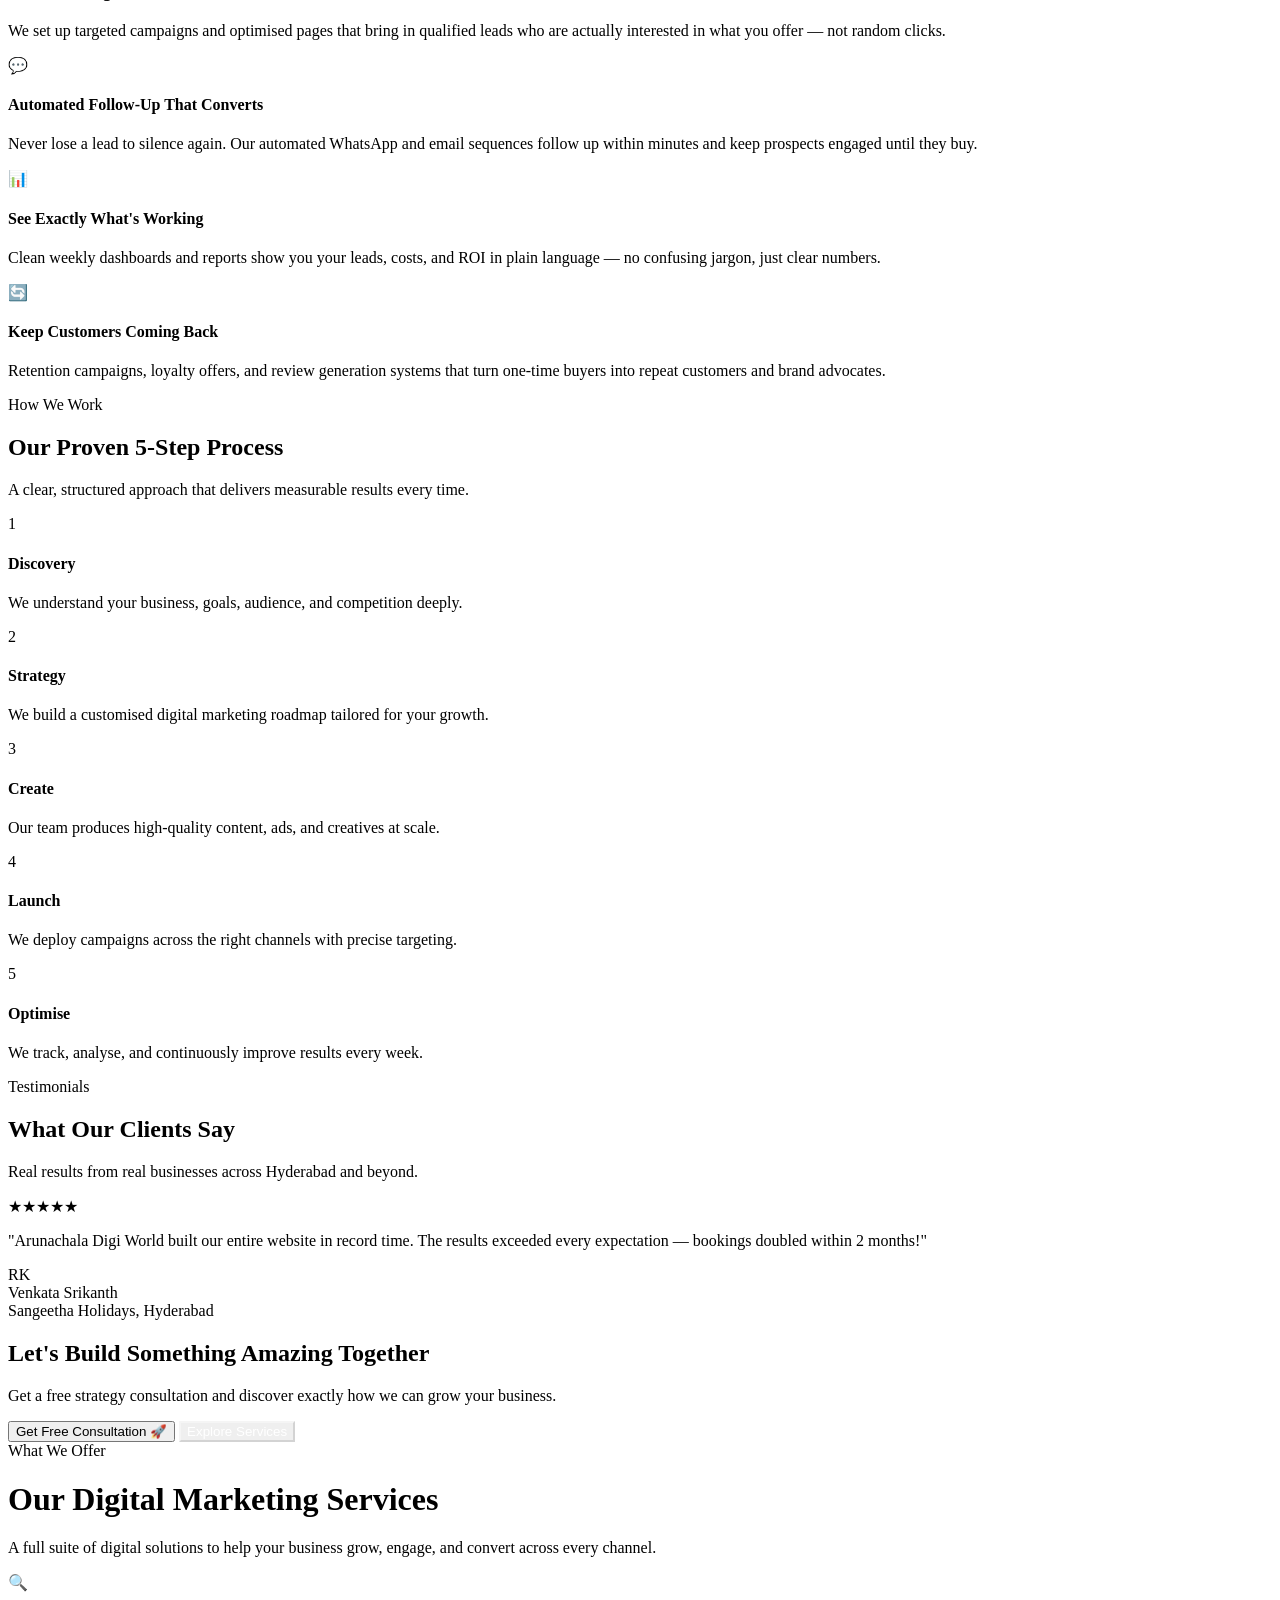
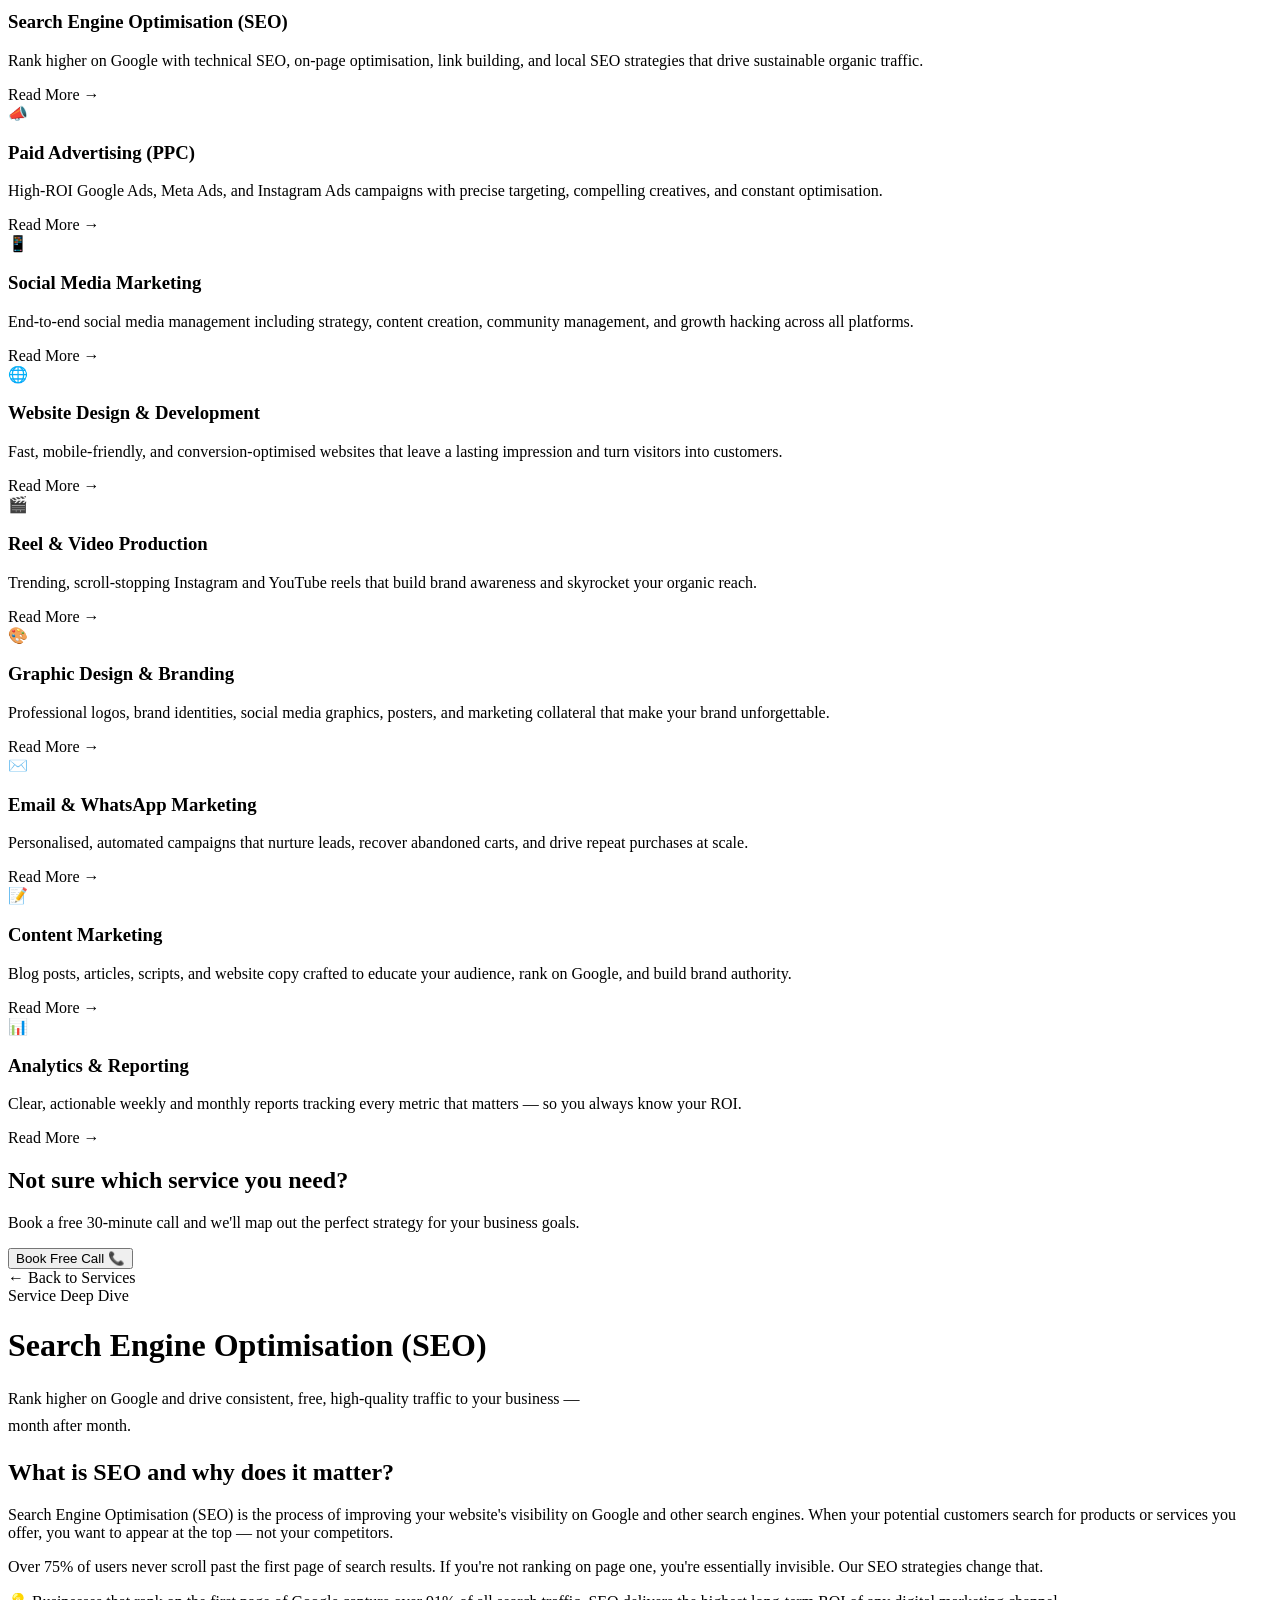
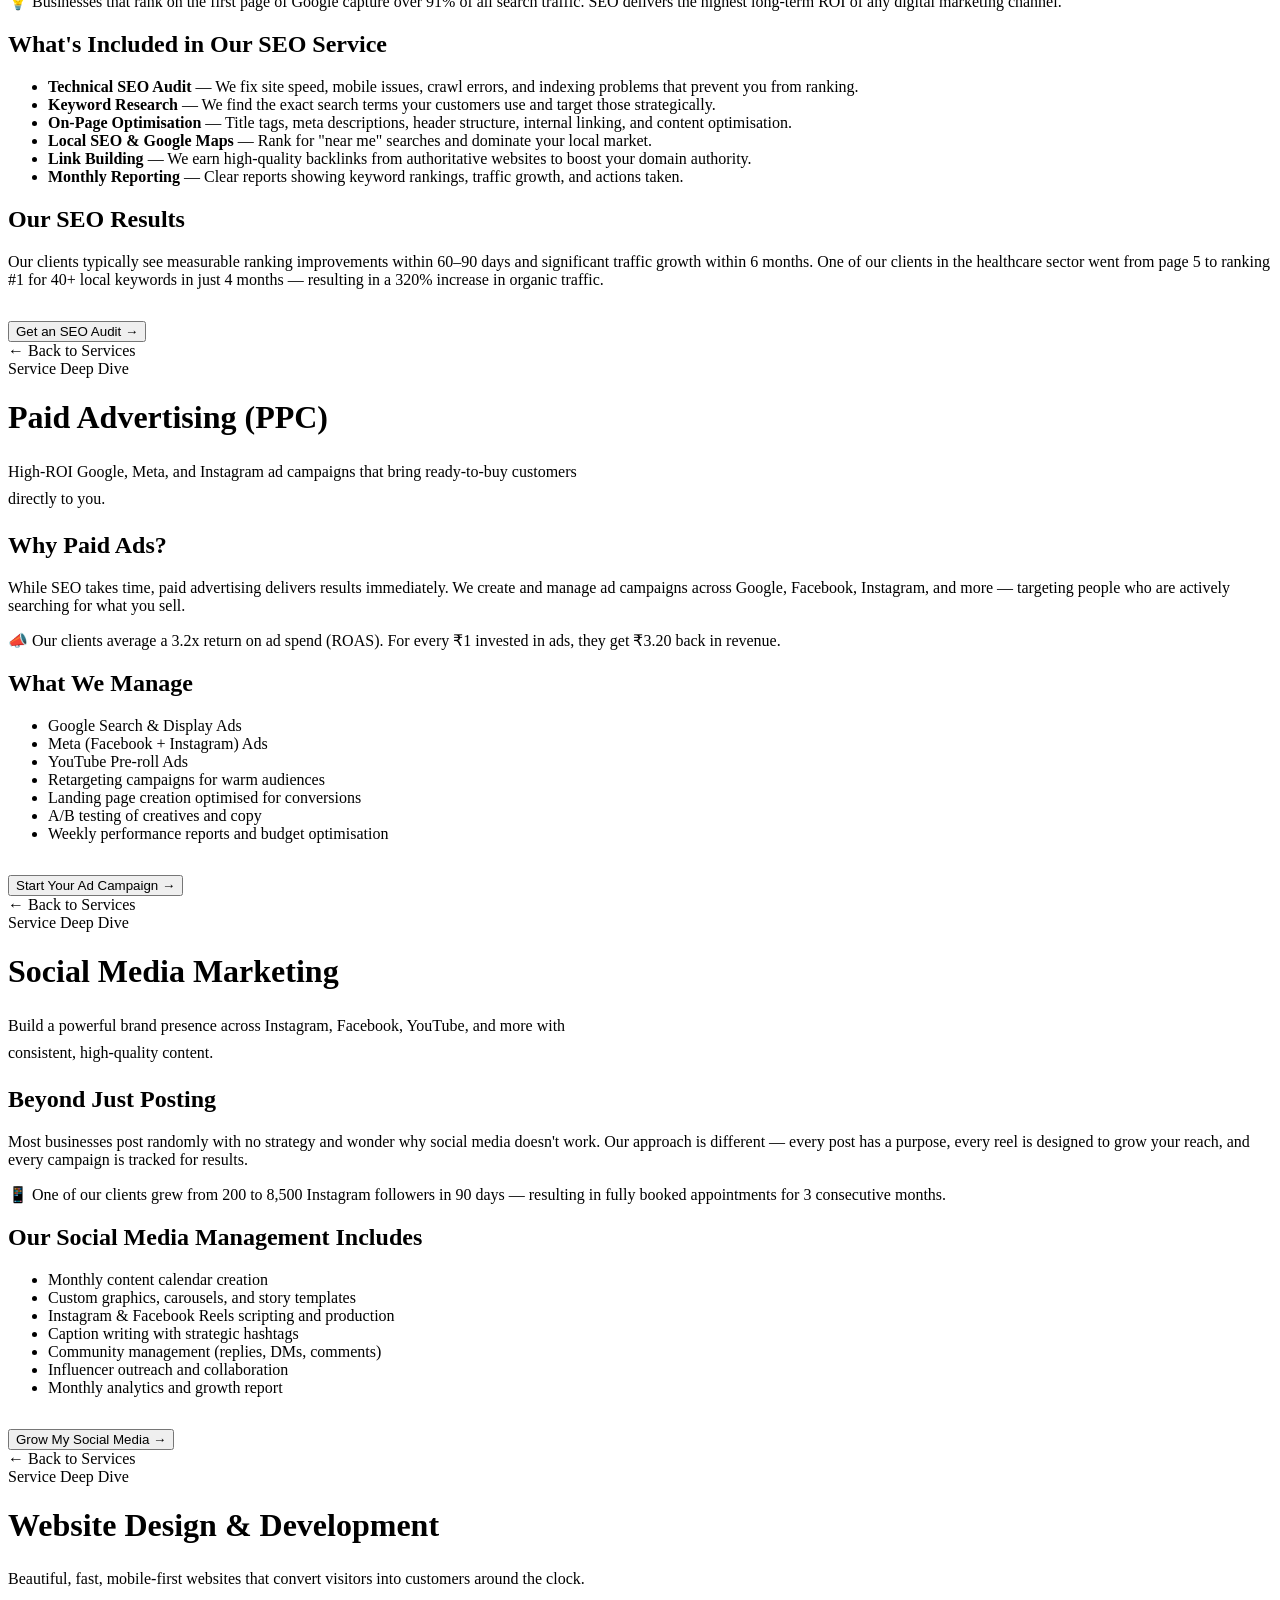
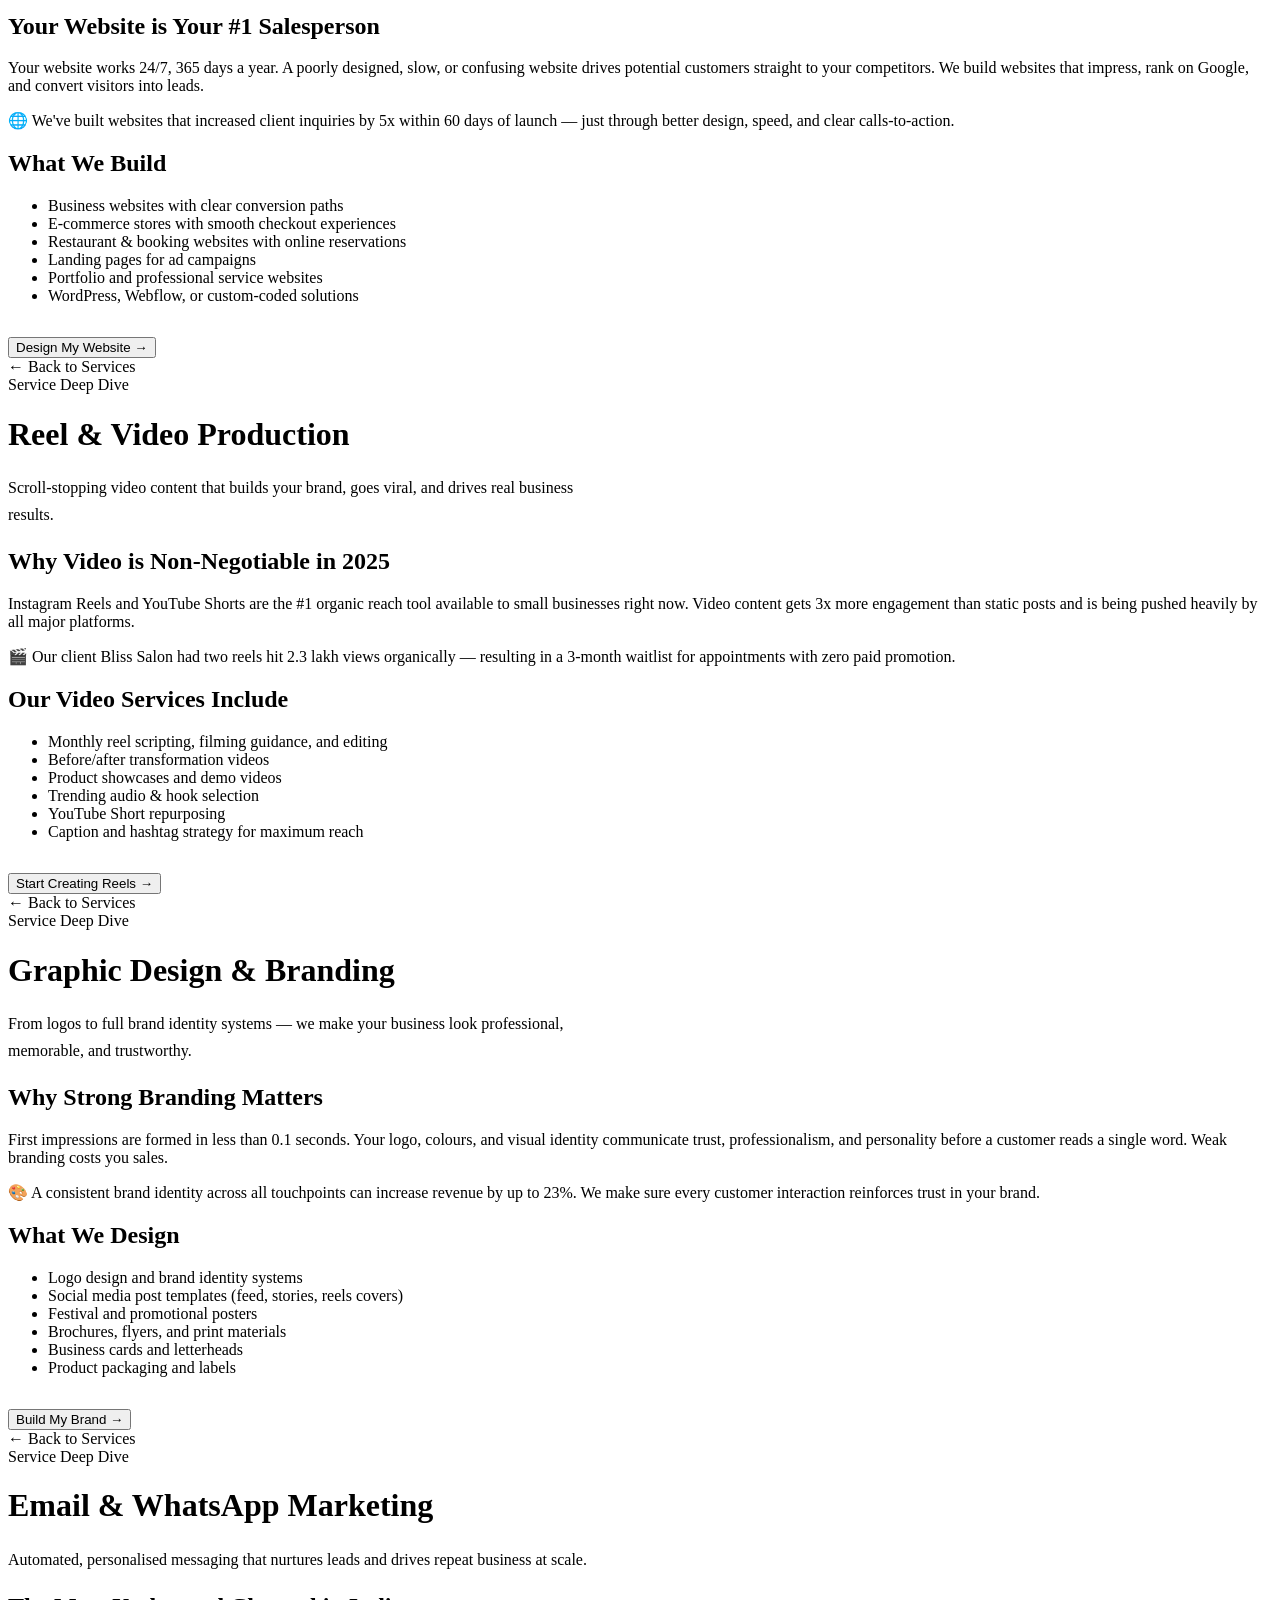
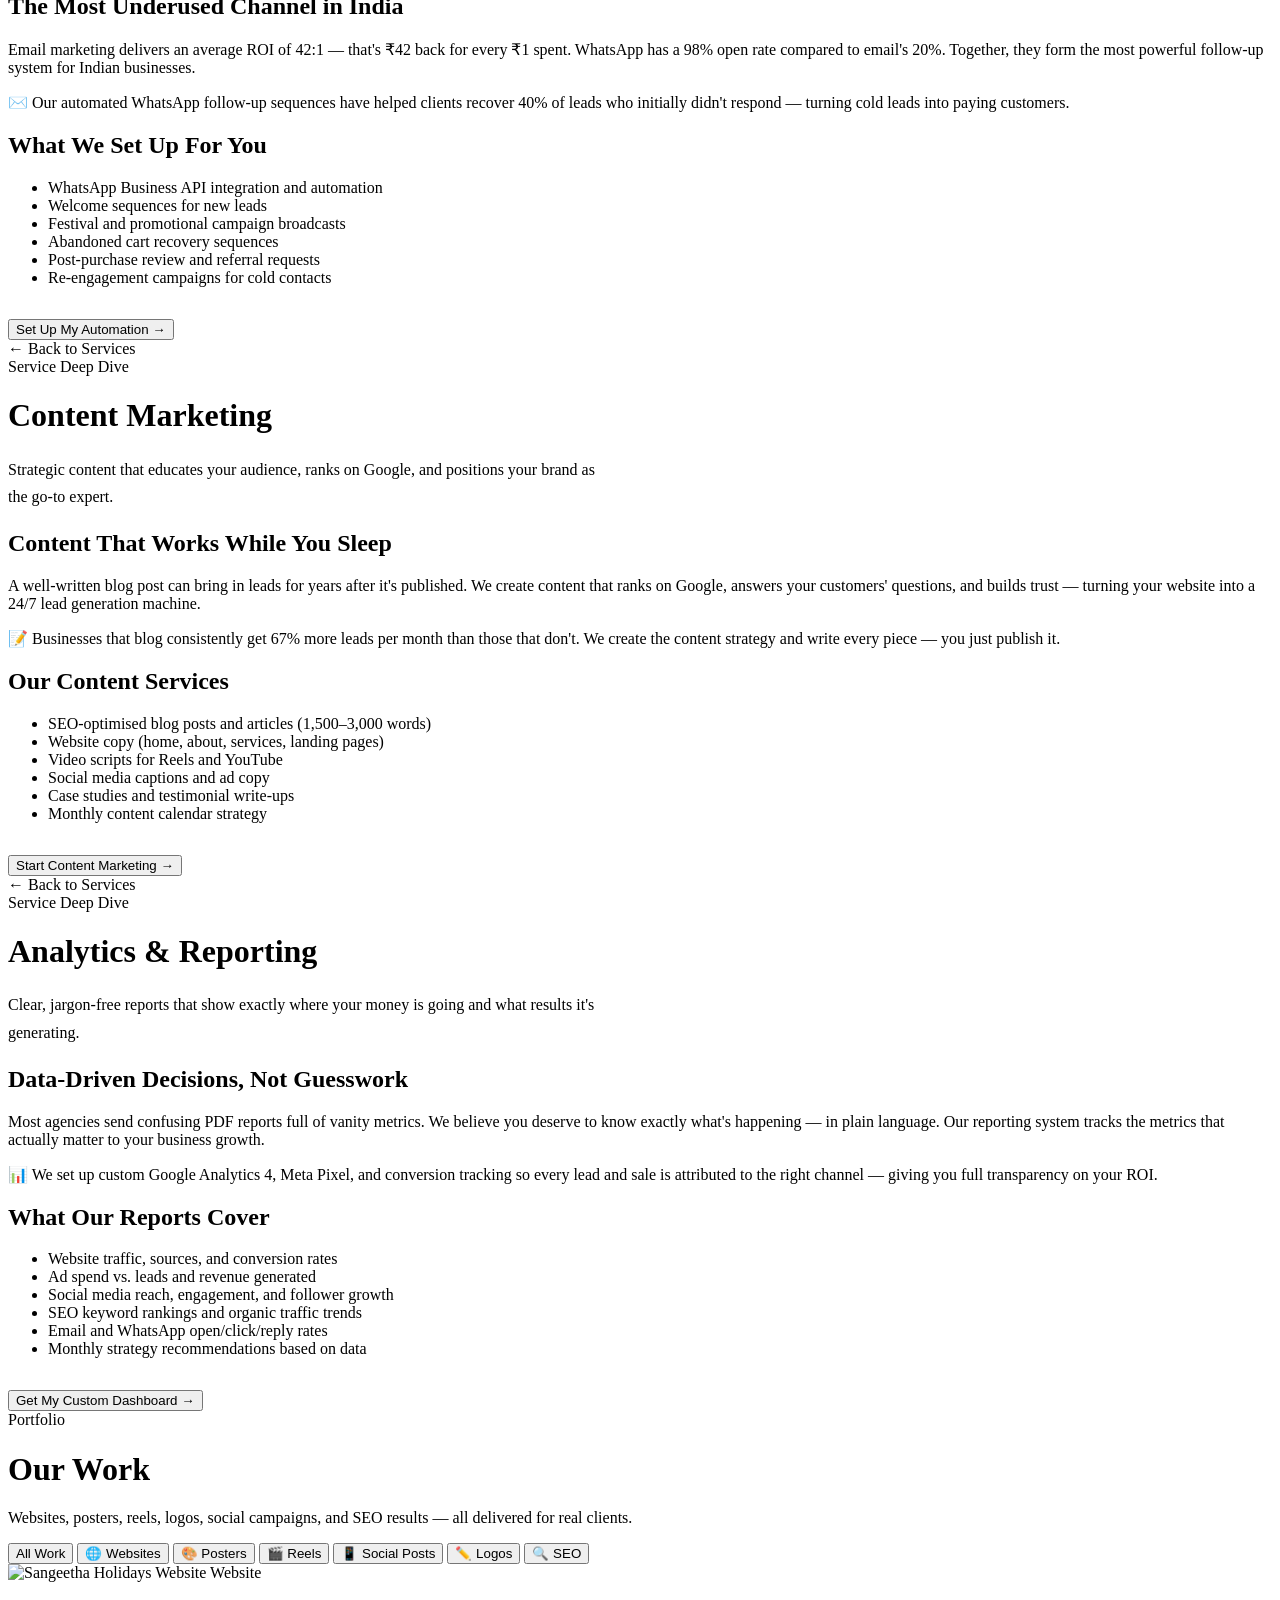
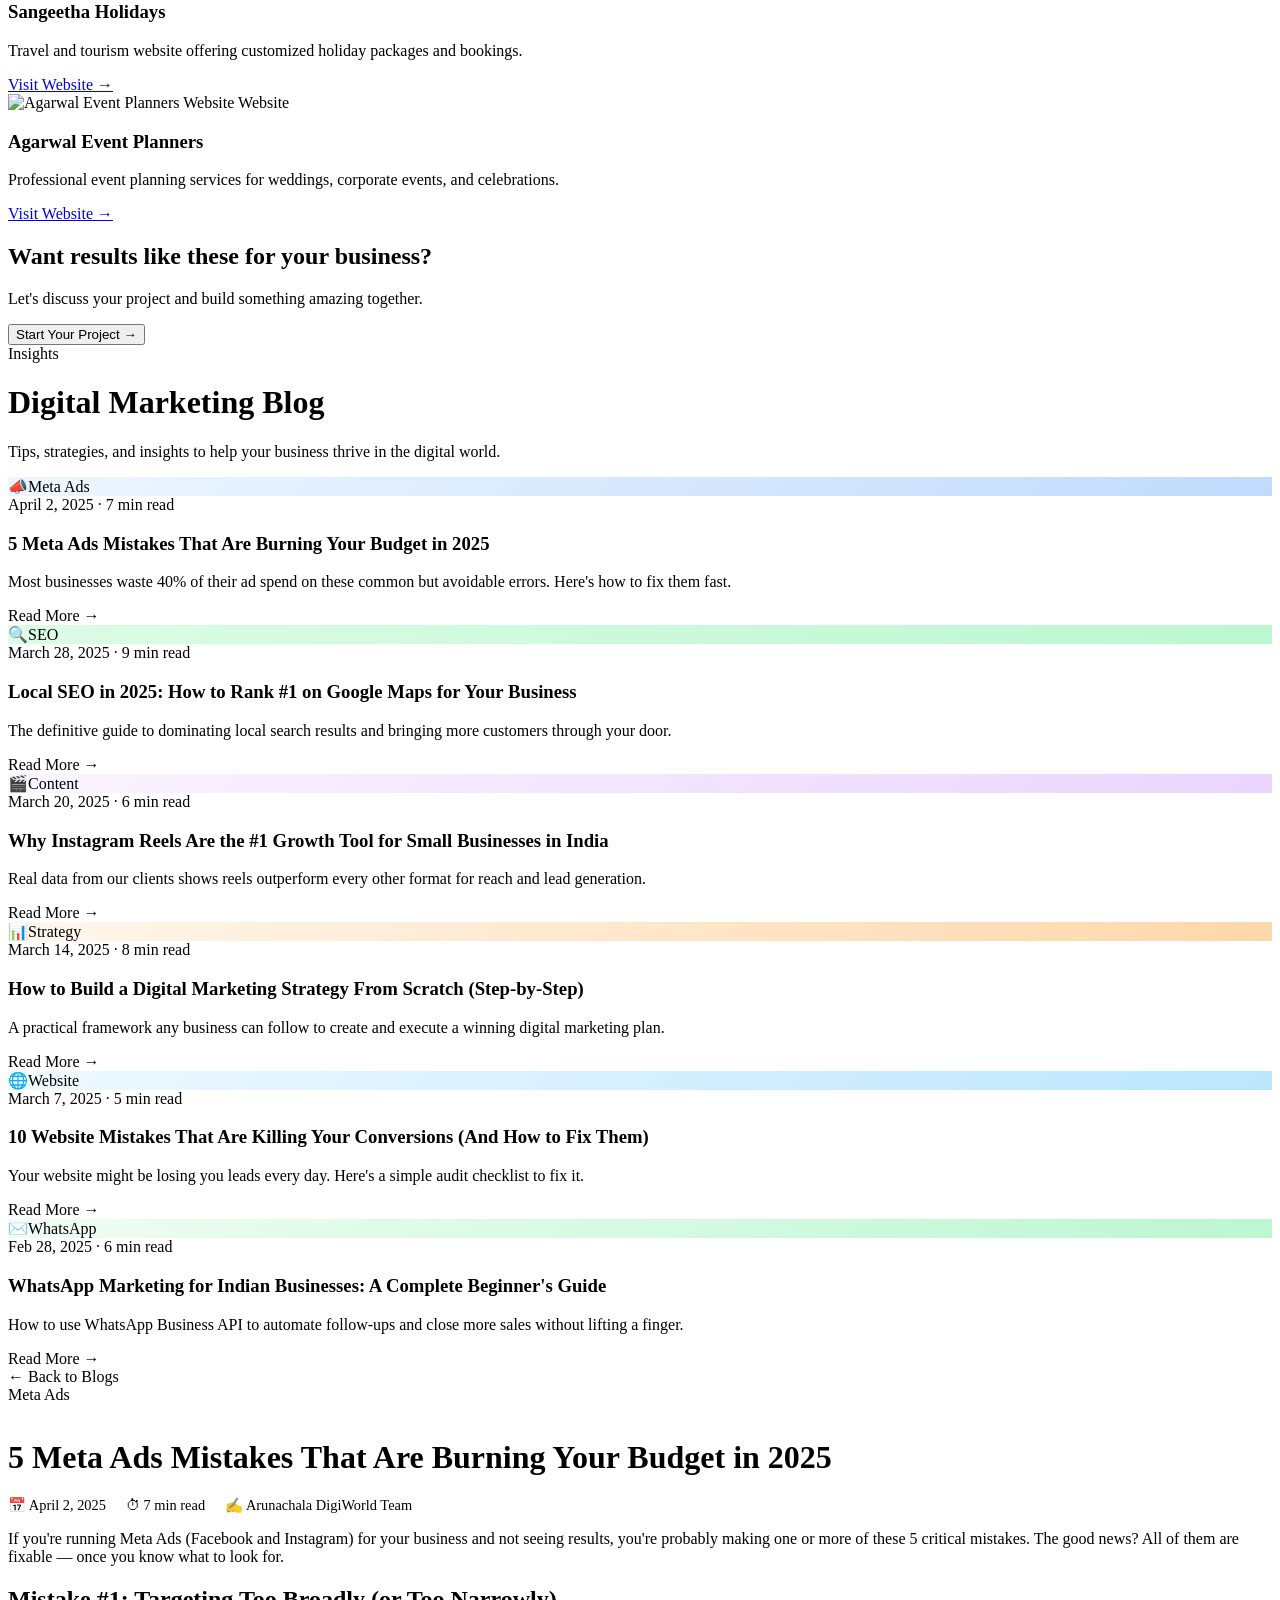
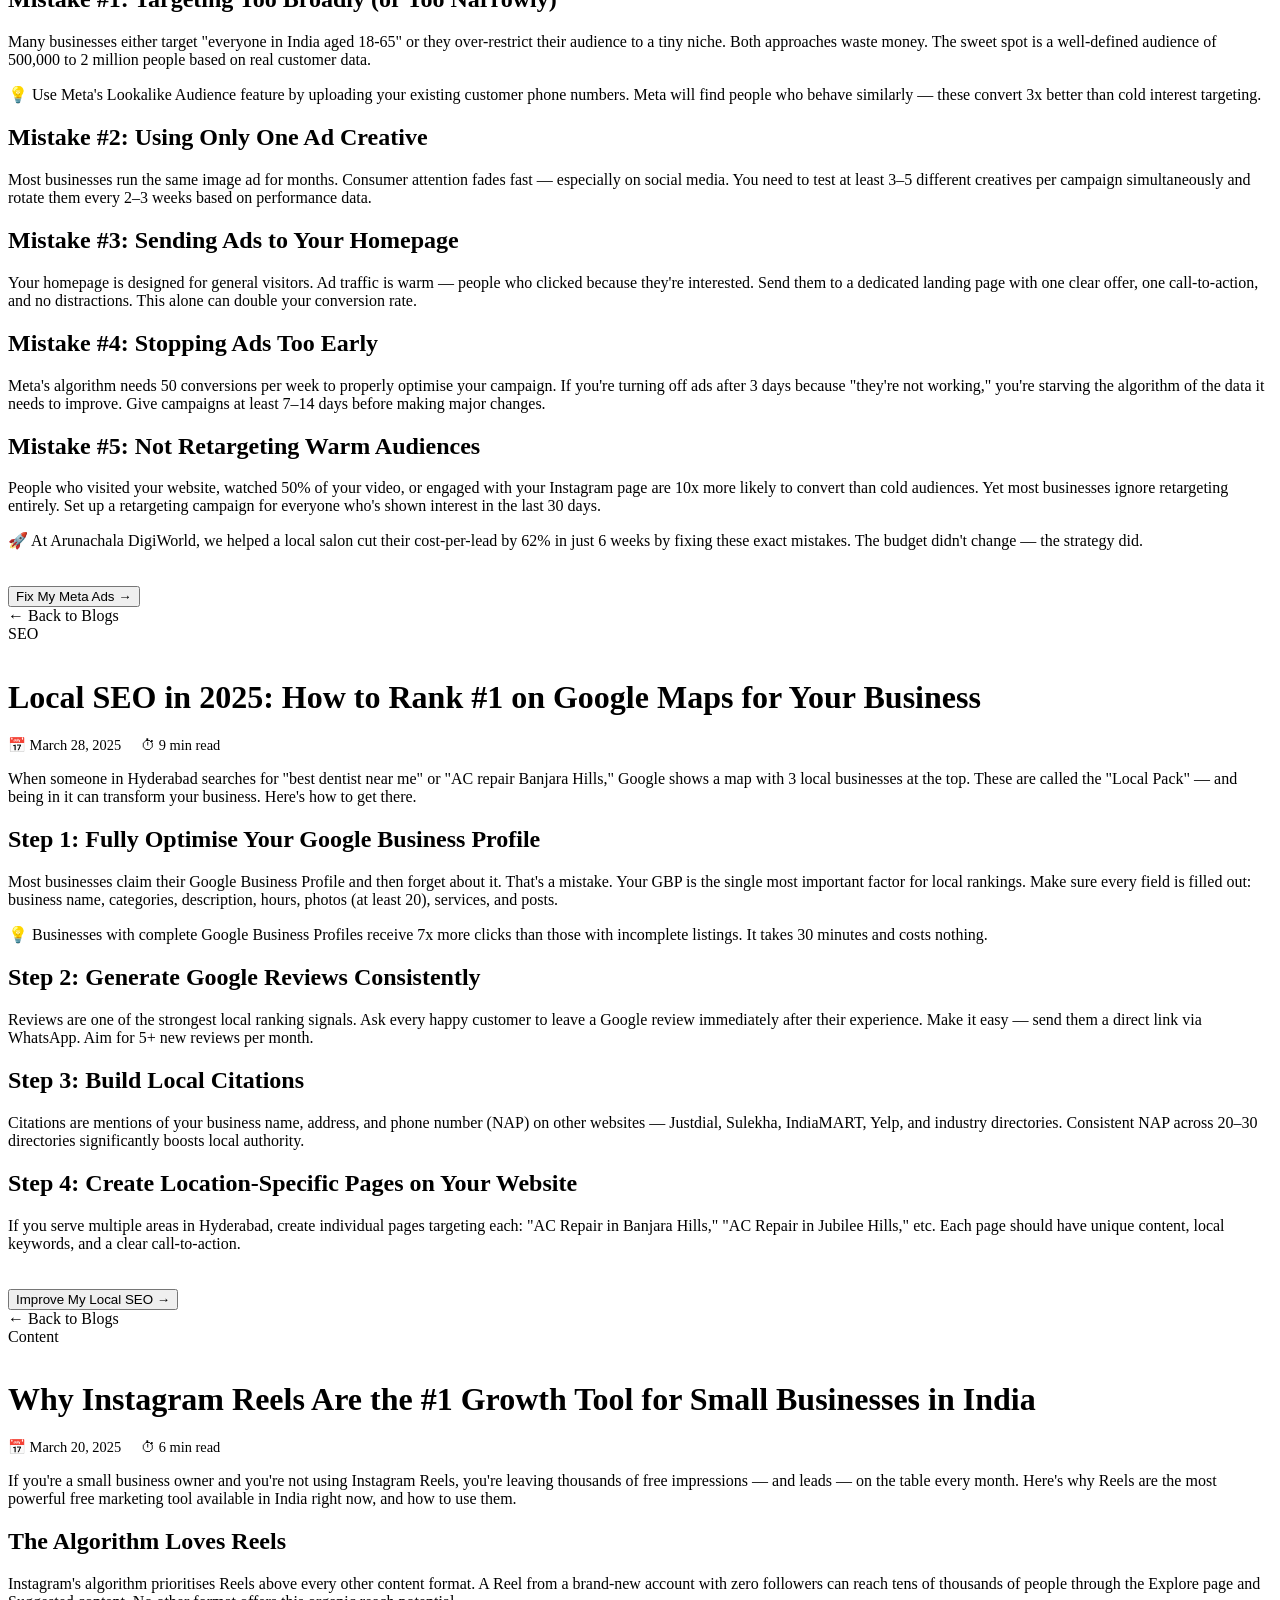
==== commit 302610e6: "Update index.html" ====
--- a/index.html
+++ b/index.html
@@ -1,417 +1,1028 @@
 <!DOCTYPE html>
 <html lang="en">
 <head>
-  <meta charset="UTF-8"/>
-  <meta name="viewport" content="width=device-width, initial-scale=1.0"/>
-  <title>Arunachala Digi World — Premium Digital Marketing Agency</title>
-  <link rel="preconnect" href="https://fonts.googleapis.com">
-  <link rel="preconnect" href="https://fonts.gstatic.com" crossorigin>
-  <link href="https://fonts.googleapis.com/css2?family=Outfit:wght@300;400;500;600;700;800;900&family=Inter:wght@300;400;500;600&display=swap" rel="stylesheet">
-  <link rel="stylesheet" href="style.css">
-  <!-- GSAP loaded here so it works on file://, localhost, and live server -->
-  <script src="https://cdnjs.cloudflare.com/ajax/libs/gsap/3.12.2/gsap.min.js"></script>
-  <script src="https://cdnjs.cloudflare.com/ajax/libs/gsap/3.12.2/ScrollTrigger.min.js"></script>
-  <style>
-    /* Page fade — class-based, prevents blank flash on file:// */
-    html.page-loading body { opacity: 0; }
-    html.page-loaded  body { opacity: 1; transition: opacity 0.45s ease; }
-    /* ht-word hidden until GSAP or CSS fallback reveals them */
-    .ht-word { opacity: 0; }
-  </style>
+<meta charset="UTF-8"/>
+<meta name="viewport" content="width=device-width,initial-scale=1.0"/>
+<title>Arunachala DigiWorld – Digital Marketing Agency, Hyderabad</title>
+<meta name="description" content="Arunachala DigiWorld – Strategic digital marketing, creative design, and data-driven growth for businesses in Hyderabad and beyond."/>
+<link rel="stylesheet" href="css/style.css"/>
 </head>
 <body>
 
-  <!-- Custom Cursor -->
-  <div class="cur-dot" id="curDot"></div>
-  <div class="cur-ring" id="curRing"></div>
-
-  <!-- ═══════════ NAVBAR ═══════════ -->
-  <nav class="navbar" id="navbar">
-    <div class="nav-wrap">
-      <a href="index.html" class="nav-logo">
-        <div class="logo-mark">A</div>
-        <div>
-          <div class="logo-name">Arunachala</div>
-          <div class="logo-tag">Digi World</div>
-        </div>
-      </a>
-      <div class="nav-links">
-        <a href="index.html" class="nav-link active">Home</a>
-        <a href="services.html" class="nav-link">Services</a>
-        <a href="contact.html" class="nav-cta">Get Started →</a>
-      </div>
-      <button class="ham" id="ham" aria-label="Open menu">
-        <span></span><span></span><span></span>
-      </button>
-    </div>
-    <div class="mob-menu" id="mobMenu">
-      <a href="index.html" class="mob-link active">Home</a>
-      <a href="services.html" class="mob-link">Services</a>
-      <a href="contact.html" class="mob-link">Contact</a>
-      <a href="contact.html" class="nav-cta mob-cta">Get Started →</a>
-    </div>
-  </nav>
-
-  <!-- ═══════════ HERO ═══════════ -->
+<!-- NAVBAR -->
+<nav class="navbar" id="navbar">
+  <div class="logo" data-page="home">
+    <div class="logo-icon">AD</div>
+    <div class="logo-text">Arunachala <span>DigiWorld</span></div>
+  </div>
+  <ul class="nav-links">
+    <li><a data-page="home">Home</a></li>
+    <li><a data-page="services">Services</a></li>
+    <li><a data-page="work">Our Work</a></li>
+    <li><a data-page="blogs">Blogs</a></li>
+    <li><a data-page="why">Why Need Us</a></li>
+    <li><a data-page="contact">Contact</a></li>
+  </ul>
+  <button class="btn-primary" data-page="contact">Free Consultation</button>
+  <div class="hamburger" id="hamburger"><span></span><span></span><span></span></div>
+</nav>
+
+<!-- MOBILE NAV -->
+<div class="mobile-nav" id="mobileNav">
+  <span class="mobile-close" id="mobileClose">✕</span>
+  <a data-page="home">Home</a>
+  <a data-page="services">Services</a>
+  <a data-page="work">Our Work</a>
+  <a data-page="blogs">Blogs</a>
+  <a data-page="why">Why Need Us</a>
+  <a data-page="contact">Contact</a>
+  <button class="btn-primary btn-large" data-page="contact" style="margin-top:12px">Free Consultation →</button>
+</div>
+
+<div class="toast" id="toast">✅ Message sent! We'll contact you within 2 hours.</div>
+
+<!-- ============================================================
+     HOME PAGE
+     ============================================================ -->
+<div class="page active" id="home">
+
   <section class="hero">
-    <canvas id="heroCanvas"></canvas>
-    <div class="hero-grid-bg"></div>
-    <div class="orb orb1"></div>
-    <div class="orb orb2"></div>
-    <div class="orb orb3"></div>
-
-    <div class="container">
-      <div class="hero-content">
-        <div class="badge hero-eyebrow ai0">
-          <i class="badge-pulse"></i> Digital Growth Partner for Businesses
-        </div>
-        <h1 class="h1 hero-title">
-          <span class="ht-line">
-            <span class="ht-word">We</span>
-            <span class="ht-word">Build</span>
-          </span>
-          <span class="ht-line">
-            <span class="ht-word g-text">Digital</span>
-            <span class="ht-word g-text">Empires</span>
-          </span>
-          <span class="ht-line">
-            <span class="ht-word">That</span>
-            <span class="ht-word">Scale</span>
-          </span>
-        </h1>
-        <p class="hero-sub ai2">
-          Arunachala Digi World transforms businesses with world-class websites, intelligent automation, stunning branding, SEO mastery, and cutting-edge AI — all at prices that make sense.
-        </p>
-        <div class="hero-btns ai3">
-          <a href="services.html" class="btn-primary">Explore Services <span>→</span></a>
-          <a href="contact.html" class="btn-outline">Free Consultation</a>
-        </div>
-        <div class="hero-stats ai4">
-          <div class="hstat"><b>3+</b><small>Clients Served</small></div>
-          <div class="hstat-sep"></div>
-          <div class="hstat"><b>20+</b><small>Services</small></div>
-          <div class="hstat-sep"></div>
-          <div class="hstat"><b>100%</b><small>Satisfaction</small></div>
-        </div>
-      </div>
-    </div>
-
-    <!-- Marquee ticker -->
-    <div class="ticker-wrap">
-      <div class="ticker-track" id="tickerTrack">
-        <span class="ticker-item"><span class="ticker-dot"></span> Website Development</span>
-        <span class="ticker-item"><span class="ticker-dot"></span> WhatsApp Automation</span>
-        <span class="ticker-item"><span class="ticker-dot"></span> SEO Optimization</span>
-        <span class="ticker-item"><span class="ticker-dot"></span> Logo &amp; Branding</span>
-        <span class="ticker-item"><span class="ticker-dot"></span> AI / ML Projects</span>
-        <span class="ticker-item"><span class="ticker-dot"></span> Instagram Automation</span>
-        <span class="ticker-item"><span class="ticker-dot"></span> Email Marketing</span>
-        <span class="ticker-item"><span class="ticker-dot"></span> E-Commerce Solutions</span>
-        <span class="ticker-item"><span class="ticker-dot"></span> Digital Strategy</span>
-        <span class="ticker-item"><span class="ticker-dot"></span> 3D Designs</span>
-        <span class="ticker-item"><span class="ticker-dot"></span> Poster Making</span>
-        <span class="ticker-item"><span class="ticker-dot"></span> Video Editing</span>
-        <span class="ticker-item"><span class="ticker-dot"></span> AI Videos</span>
-        <span class="ticker-item"><span class="ticker-dot"></span> Domain support</span>
-        <span class="ticker-item"><span class="ticker-dot"></span> Hosting</span>
-        <span class="ticker-item"><span class="ticker-dot"></span> Meta Ads</span>
-        <span class="ticker-item"><span class="ticker-dot"></span> Social media handling</span>
-        <span class="ticker-item"><span class="ticker-dot"></span> Visting cards etc</span>
-      </div>
-    </div>
-
-    <div class="scroll-cue"><span>Scroll</span><div class="sc-line"></div></div>
-  </section>
-
-  <!-- ═══════════ ABOUT ═══════════ -->
-  <section class="section" style="background:var(--bg2)">
-    <div class="container about-layout">
-      <div class="about-visual rev">
-        <div class="about-img-container">
-          <img src="https://images.unsplash.com/photo-1600880292203-757bb62b4baf?w=700&q=80" alt="Team working" loading="lazy">
-          <div class="about-img-overlay"></div>
-        </div>
-        <div class="about-img-border"></div>
-        <div class="ab-badge ab-b1"><b>5★</b><small>Rating</small></div>
-        <div class="ab-badge ab-b2"><b>3+</b><small>Happy Clients</small></div>
-      </div>
-      <div class="about-text rev" style="--d:.15s">
-        <div class="eyebrow">Who We Are</div>
-        <h2 class="h2">Built to <span class="g-text">Elevate</span> Your Brand</h2>
-        <p class="body-p">Arunachala Digi World helps small and growing businesses scale through affordable, high-quality digital solutions. We combine technology with creativity to build experiences that matter.</p>
-        <div class="quote-block">
-          <span class="qmark">"</span>
-          <p>Uplifting businesses with the best quality services at affordable prices.</p>
-        </div>
-        <div class="pills">
-          <span class="pill">🚀 Fast Delivery</span>
-          <span class="pill">💎 Premium Quality</span>
-          <span class="pill">🤝 Dedicated Support</span>
-          <span class="pill">💰 Affordable Pricing</span>
-        </div>
-      </div>
-    </div>
-  </section>
-
-  <!-- ═══════════ SERVICES ═══════════ -->
-  <section class="section" id="services" style="background:var(--bg)">
-    <div class="container">
-      <div class="sec-hd rev">
-        <div class="eyebrow">What We Do</div>
-        <h2 class="h2">Our <span class="g-text">Core Services</span></h2>
-        <p class="body-p">From building your digital presence to automating your workflows — we do it all.</p>
-      </div>
-      <div class="svc-grid">
-        <div class="sc rev" style="--d:0s;--sc-color:var(--cyan);--sc-r:0;--sc-g:229;--sc-b:255">
-          <div class="sc-line"></div>
-          <div class="sc-ico" style="background:rgba(0,229,255,0.1)">🌐</div>
-          <h3>Website Development</h3>
-          <p>Custom websites built for speed, conversion, and stunning visual impact — from landing pages to full e-commerce.</p>
-          <a href="services.html" class="sc-more">Learn more →</a>
-        </div>
-        <div class="sc rev" style="--d:.08s;--sc-color:var(--orange);--sc-r:255;--sc-g:107;--sc-b:53">
-          <div class="sc-line"></div>
-          <div class="sc-ico" style="background:rgba(255,107,53,0.12)">⚡</div>
-          <h3>Automation Services</h3>
-          <p>WhatsApp, Instagram & Email automation to save time and scale customer engagement effortlessly.</p>
-          <a href="services.html" class="sc-more" style="color:var(--orange)">Learn more →</a>
-        </div>
-        <div class="sc rev" style="--d:.16s;--sc-color:var(--green);--sc-r:0;--sc-g:255;--sc-b:136">
-          <div class="sc-line"></div>
-          <div class="sc-ico" style="background:rgba(0,255,136,0.1)">📈</div>
-          <h3>SEO Optimization</h3>
-          <p>Rank higher on Google and drive organic traffic with data-driven SEO strategies tailored for your business.</p>
-          <a href="services.html" class="sc-more" style="color:var(--green)">Learn more →</a>
-        </div>
-        <div class="sc rev" style="--d:.24s;--sc-color:var(--violet-l);--sc-r:168;--sc-g:85;--sc-b:247">
-          <div class="sc-line"></div>
-          <div class="sc-ico" style="background:rgba(168,85,247,0.12)">🎨</div>
-          <h3>Design Services</h3>
-          <p>Logos, visiting cards, and marketing posters crafted to make your brand unforgettable and professional.</p>
-          <a href="services.html" class="sc-more" style="color:var(--violet-l)">Learn more →</a>
-        </div>
-        <div class="sc sc-feat rev" style="--d:.32s">
-          <div class="sc-line" style="background:linear-gradient(90deg,var(--cyan),var(--violet-l))"></div>
-          <div class="sc-ico" style="background:rgba(0,229,255,0.1)">🤖</div>
-          <h3 style="color:var(--text)">AI / ML Projects</h3>
-          <p>Custom AI & machine learning solutions — chatbots, analytics, image recognition — to give your business a real edge.</p>
-          <a href="services.html" class="sc-more">Learn more →</a>
-        </div>
-        <div class="sc rev" style="--d:.40s;--sc-color:var(--pink);--sc-r:244;--sc-g:63;--sc-b:142">
-          <div class="sc-line"></div>
-          <div class="sc-ico" style="background:rgba(244,63,142,0.1)">🛒</div>
-          <h3>E-Commerce Solutions</h3>
-          <p>Powerful online stores with payment gateways, inventory management, and conversion-optimized product pages.</p>
-          <a href="services.html" class="sc-more" style="color:var(--pink)">Learn more →</a>
-        </div>
-      </div>
-      <div style="text-align:center;margin-top:3rem" class="rev" style="--d:.45s">
-        <a href="services.html" class="btn-primary">View All Services →</a>
-      </div>
-    </div>
-  </section>
-
-  <!-- ═══════════ HOW IT WORKS ═══════════ -->
-  <section class="section" style="background:var(--bg2)">
-    <div class="container">
-      <div class="sec-hd rev">
-        <div class="eyebrow">The Process</div>
-        <h2 class="h2">How We <span class="g-text">Work</span></h2>
-      </div>
-      <div class="steps-row">
-        <div class="step-card rev" style="--d:0s">
-          <div class="step-n">01</div>
-          <h4>Discuss Your Goals</h4>
-          <p>We start with a free consultation to understand your business, goals, and budget.</p>
-        </div>
-        <div class="step-arrow rev" style="--d:.08s">→</div>
-        <div class="step-card rev" style="--d:.16s">
-          <div class="step-n">02</div>
-          <h4>Plan &amp; Design</h4>
-          <p>Our team crafts a tailored digital strategy and presents a clear, actionable plan.</p>
-        </div>
-        <div class="step-arrow rev" style="--d:.24s">→</div>
-        <div class="step-card rev" style="--d:.32s">
-          <div class="step-n">03</div>
-          <h4>Build &amp; Launch</h4>
-          <p>We execute with precision, keeping you updated every step until launch and beyond.</p>
-        </div>
-      </div>
-    </div>
-  </section>
-
-  <!-- ═══════════ TESTIMONIALS (NEW) ═══════════ -->
-  <section class="section" style="background:var(--bg)">
-    <div class="container">
-      <div class="sec-hd rev">
-        <div class="eyebrow">Social Proof</div>
-        <h2 class="h2">What Clients <span class="g-text">Say</span></h2>
-        <p class="body-p">Real words from real businesses we've helped grow.</p>
-      </div>
-      <div class="testimonials-grid">
-        <div class="tcard rev" style="--d:0s">
-          <div class="tcard-stars">★★★★★</div>
-          <p class="tcard-text">"Arunachala Digi World built our entire website in record time. The results exceeded every expectation — bookings doubled within 2 months!"</p>
-          <div class="tcard-author">
-            <div class="tcard-avatar">SH</div>
-            <div><b>Sangeetha Holidays</b><small>Travel & Tourism</small></div>
-          </div>
-        </div>
-     
-        
-      </div>
-    </div>
-  </section>
-
-  <!-- ═══════════ CLIENTS ═══════════ -->
-  <section class="section" style="background:var(--bg2)">
-    <div class="container">
-      <div class="sec-hd rev">
-        <div class="eyebrow">Trusted By</div>
-        <h2 class="h2">Our <span class="g-text">Clients</span></h2>
-      </div>
-      <div class="clients-grid">
-        <div class="client-card rev" style="--d:0s">
-          <div class="cc-img">
-            <img src="https://images.unsplash.com/photo-1476514525535-07fb3b4ae5f1?w=900&q=80" alt="Sangeetha Holidays" loading="lazy">
-            <div class="cc-img-grad"></div>
-            <span class="cc-tag">✈ Travel & Tourism</span>
-          </div>
-          <div class="cc-body">
-            <div class="cc-logo-row">
-              <div class="cc-logo">SH</div>
+    <div class="hero-blob1"></div>
+    <div class="hero-blob2"></div>
+    <div class="hero-inner">
+      <!-- LEFT -->
+      <div class="hero-left fade-up">
+        <div class="hero-badge"><span class="dot"></span> Digital Marketing Agency · Hyderabad</div>
+        <h1>Built to Make Your<br>Business <span class="highlight">Grow Faster</span></h1>
+        <p>We give your business the systems to attract leads, close customers, and keep them coming back. Less friction. Better follow-up. More momentum.</p>
+        <div class="hero-btns">
+          <button class="btn-primary btn-large" data-page="contact">Start Growing Today 🚀</button>
+          <button class="btn-outline btn-large" data-page="work">See Our Work</button>
+        </div>
+      </div>
+      <!-- RIGHT – happy person + floating cards -->
+      <div class="hero-right fade-up">
+        <div class="hero-person-wrap">
+          <div class="hero-person-bg">
+            <span class="hero-person-emoji">🧑‍💼</span>
+          </div>
+          <!-- Floating cards -->
+          <div class="float-card fc-top-left">
+            <div class="fc-label">Monthly Leads</div>
+            <div class="fc-value">412 <span style="color:var(--green);font-size:.8rem">↑87%</span></div>
+            <div class="fc-sub">vs last month</div>
+          </div>
+          <div class="float-card fc-top-right">
+            <div class="fc-row">
+              <span class="fc-icon">⭐</span>
               <div>
-                <h3>Sangeetha Holidays</h3>
-                <a href="https://www.sangeethaholidays.com" target="_blank" rel="noopener" class="cc-url">sangeethaholidays.com ↗</a>
+                <div class="fc-label">Client Rating</div>
+                <div class="fc-value">4.9 / 5.0</div>
               </div>
             </div>
-            <p>A premier travel company offering unforgettable holiday experiences. We built their digital presence and helped grow their online bookings dramatically.</p>
-            <div class="cc-metrics">
-              <div class="cc-m"><b>3x</b><small>Traffic Growth</small></div>
-              <div class="cc-m"><b>40%</b><small>More Bookings</small></div>
-              <div class="cc-m"><b>5★</b><small>Rating</small></div>
+          </div>
+          <div class="float-card fc-bottom-right">
+            <div class="fc-label">ROAS (Google Ads)</div>
+            <div class="fc-value">3.2x</div>
+            <div class="fc-sub">Return on Ad Spend</div>
+          </div>
+        </div>
+      </div>
+    </div>
+
+    <!-- Stats bar -->
+    <div class="stats-bar">
+      <div class="stat-item fade-up">
+        <div class="stat-divider"></div>
+        <span class="stat-num"><span class="counter" data-target="3">0</span><span>+</span></span>
+        <div class="stat-label">Happy Clients Served</div>
+      </div>
+      <div class="stat-item fade-up">
+        <div class="stat-divider"></div>
+        <span class="stat-num"><span class="counter" data-target="40">0</span><span>+</span></span>
+        <div class="stat-label">Projects Delivered</div>
+      </div>
+      <div class="stat-item fade-up">
+        <div class="stat-divider"></div>
+        <span class="stat-num"><span class="counter" data-target="87">0</span><span>%</span></span>
+        <div class="stat-label">Average Traffic Growth</div>
+      </div>
+      <div class="stat-item fade-up">
+        <div class="stat-divider"></div>
+        <span class="stat-num"><span class="counter" data-target="1">0</span><span>+</span></span>
+        <div class="stat-label">Years of Experience</div>
+      </div>
+    </div>
+  </section>
+
+  <!-- TOOLS MARQUEE (like GoHighLevel screenshot) -->
+  <div class="tools-marquee">
+    <div class="marquee-inner">
+      <div class="marquee-item"><div class="marquee-logo"><div class="micon micon-ig">📸</div>Instagram</div></div>
+      <div class="marquee-item"><div class="marquee-logo"><div class="micon micon-fb">f</div>Facebook</div></div>
+      <div class="marquee-item"><div class="marquee-logo"><div class="micon micon-yt">▶</div>YouTube</div></div>
+      <div class="marquee-item"><div class="marquee-logo"><div class="micon micon-wa">💬</div>WhatsApp</div></div>
+      <div class="marquee-item"><div class="marquee-logo"><div class="micon micon-ga" style="color:#fff">G</div>Google Analytics</div></div>
+      <div class="marquee-item"><div class="marquee-logo"><div class="micon micon-gads" style="color:#fff">Ads</div>Google Ads</div></div>
+      <div class="marquee-item"><div class="marquee-logo"><div class="micon micon-zap" style="color:#fff">⚡</div>Zapier</div></div>
+      <div class="marquee-item"><div class="marquee-logo"><div class="micon micon-woo" style="color:#fff">W</div>WooCommerce</div></div>
+      <div class="marquee-item"><div class="marquee-logo"><div class="micon micon-wp" style="color:#fff">W</div>WordPress</div></div>
+      <div class="marquee-item"><div class="marquee-logo"><div class="micon micon-xero" style="color:#fff">X</div>Xero</div></div>
+      <div class="marquee-item"><div class="marquee-logo"><div class="micon micon-emoji">📊</div>Meta Ads</div></div>
+      <div class="marquee-item"><div class="marquee-logo"><div class="micon micon-emoji">🎯</div>SEO Tools</div></div>
+      <div class="marquee-item"><div class="marquee-logo"><div class="micon micon-emoji">📧</div>Email Mktg</div></div>
+      <!-- duplicate for seamless loop -->
+      <div class="marquee-item"><div class="marquee-logo"><div class="micon micon-ig">📸</div>Instagram</div></div>
+      <div class="marquee-item"><div class="marquee-logo"><div class="micon micon-fb">f</div>Facebook</div></div>
+      <div class="marquee-item"><div class="marquee-logo"><div class="micon micon-yt">▶</div>YouTube</div></div>
+      <div class="marquee-item"><div class="marquee-logo"><div class="micon micon-wa">💬</div>WhatsApp</div></div>
+      <div class="marquee-item"><div class="marquee-logo"><div class="micon micon-ga" style="color:#fff">G</div>Google Analytics</div></div>
+      <div class="marquee-item"><div class="marquee-logo"><div class="micon micon-gads" style="color:#fff">Ads</div>Google Ads</div></div>
+      <div class="marquee-item"><div class="marquee-logo"><div class="micon micon-zap" style="color:#fff">⚡</div>Zapier</div></div>
+      <div class="marquee-item"><div class="marquee-logo"><div class="micon micon-woo" style="color:#fff">W</div>WooCommerce</div></div>
+      <div class="marquee-item"><div class="marquee-logo"><div class="micon micon-wp" style="color:#fff">W</div>WordPress</div></div>
+      <div class="marquee-item"><div class="marquee-logo"><div class="micon micon-xero" style="color:#fff">X</div>Xero</div></div>
+      <div class="marquee-item"><div class="marquee-logo"><div class="micon micon-emoji">📊</div>Meta Ads</div></div>
+      <div class="marquee-item"><div class="marquee-logo"><div class="micon micon-emoji">🎯</div>SEO Tools</div></div>
+      <div class="marquee-item"><div class="marquee-logo"><div class="micon micon-emoji">📧</div>Email Mktg</div></div>
+    </div>
+  </div>
+
+  <!-- HOW IT WORKS – Capture / Nurture / Close / Grow -->
+  <section class="how-works">
+    <div class="section-header">
+      <div class="section-label">Our Strategy</div>
+      <h2 class="section-title">Your all-in-one solution for business growth</h2>
+      <p class="section-sub">Everything you need to attract, convert, and retain customers — beautifully orchestrated from one partner.</p>
+    </div>
+    <div class="steps-tabs tab-group" id="homeTabGroup">
+      <button class="tab-btn active" data-tab="tab-capture">🎯 Capture</button>
+      <button class="tab-btn" data-tab="tab-nurture">💬 Nurture</button>
+      <button class="tab-btn" data-tab="tab-close">🤝 Close</button>
+      <button class="tab-btn" data-tab="tab-grow">📈 Grow</button>
+    </div>
+    <div id="homeTabPanels">
+      <div class="tab-panel active" id="tab-capture">
+        <div class="tab-features">
+          <div class="tab-feature fade-up"><div class="tab-feature-icon">🌐</div><div class="tab-feature-text"><h4>Landing Pages & Websites</h4><p>High-converting pages designed to turn visitors into leads instantly.</p></div></div>
+          <div class="tab-feature fade-up"><div class="tab-feature-icon">📣</div><div class="tab-feature-text"><h4>Paid Ad Campaigns</h4><p>Google, Meta, and Instagram ads targeting the right audience at the right time.</p></div></div>
+          <div class="tab-feature fade-up"><div class="tab-feature-icon">🔍</div><div class="tab-feature-text"><h4>SEO & Organic Growth</h4><p>Rank higher on Google and bring in free, qualified traffic every day.</p></div></div>
+          <div class="tab-feature fade-up"><div class="tab-feature-icon">📱</div><div class="tab-feature-text"><h4>Social Media Management</h4><p>Consistent posting, engaging content, and community building across all platforms.</p></div></div>
+        </div>
+        <div class="tab-visual fade-up">
+          <div style="text-align:center">
+            <div style="font-size:3.5rem;margin-bottom:14px">🎯</div>
+            <h3 style="font-size:1.1rem;margin-bottom:8px;color:var(--text)">Lead Generation Funnel</h3>
+            <p style="color:var(--text-muted);font-size:.88rem;max-width:260px;margin:0 auto">We build targeted funnels that bring high-quality leads directly to your business.</p>
+            <div class="result-cards"><div class="result-card"><div class="num">5x</div><div class="lbl">More Leads</div></div><div class="result-card"><div class="num">↓62%</div><div class="lbl">Cost Per Lead</div></div></div>
+          </div>
+        </div>
+      </div>
+      <div class="tab-panel" id="tab-nurture">
+        <div class="tab-features">
+          <div class="tab-feature fade-up"><div class="tab-feature-icon">✉️</div><div class="tab-feature-text"><h4>Email & WhatsApp Campaigns</h4><p>Automated follow-ups that keep your brand top-of-mind for every prospect.</p></div></div>
+          <div class="tab-feature fade-up"><div class="tab-feature-icon">🎬</div><div class="tab-feature-text"><h4>Content & Video Reels</h4><p>Scroll-stopping reels and posts that build trust and drive engagement.</p></div></div>
+          <div class="tab-feature fade-up"><div class="tab-feature-icon">🤖</div><div class="tab-feature-text"><h4>Retargeting Ads</h4><p>Re-engage warm audiences who've shown interest but haven't converted yet.</p></div></div>
+          <div class="tab-feature fade-up"><div class="tab-feature-icon">📊</div><div class="tab-feature-text"><h4>Performance Analytics</h4><p>Weekly reports and dashboards so you always know what's working.</p></div></div>
+        </div>
+        <div class="tab-visual fade-up">
+          <div style="text-align:center">
+            <div style="font-size:3.5rem;margin-bottom:14px">💬</div>
+            <h3 style="font-size:1.1rem;margin-bottom:8px;color:var(--text)">Relationship Building</h3>
+            <p style="color:var(--text-muted);font-size:.88rem;max-width:260px;margin:0 auto">We nurture every lead with personalised content until they're ready to buy.</p>
+            <div class="result-cards"><div class="result-card"><div class="num">3x</div><div class="lbl">Engagement Rate</div></div><div class="result-card"><div class="num">+40%</div><div class="lbl">Email Open Rate</div></div></div>
+          </div>
+        </div>
+      </div>
+      <div class="tab-panel" id="tab-close">
+        <div class="tab-features">
+          <div class="tab-feature fade-up"><div class="tab-feature-icon">🛒</div><div class="tab-feature-text"><h4>Conversion Optimisation</h4><p>A/B testing and CRO strategies that turn browsers into buyers.</p></div></div>
+          <div class="tab-feature fade-up"><div class="tab-feature-icon">⭐</div><div class="tab-feature-text"><h4>Review & Reputation Management</h4><p>Build social proof with a steady stream of 5-star reviews.</p></div></div>
+          <div class="tab-feature fade-up"><div class="tab-feature-icon">📅</div><div class="tab-feature-text"><h4>Appointment Booking Systems</h4><p>Seamless booking integrations that fill your calendar automatically.</p></div></div>
+          <div class="tab-feature fade-up"><div class="tab-feature-icon">💰</div><div class="tab-feature-text"><h4>Sales Funnel Automation</h4><p>End-to-end funnels that guide prospects to checkout with minimal friction.</p></div></div>
+        </div>
+        <div class="tab-visual fade-up">
+          <div style="text-align:center">
+            <div style="font-size:3.5rem;margin-bottom:14px">🤝</div>
+            <h3 style="font-size:1.1rem;margin-bottom:8px;color:var(--text)">Closing More Deals</h3>
+            <p style="color:var(--text-muted);font-size:.88rem;max-width:260px;margin:0 auto">Smart automation and CRO that converts warm leads into paying customers.</p>
+            <div class="result-cards"><div class="result-card"><div class="num">↑34%</div><div class="lbl">Conversion Rate</div></div><div class="result-card"><div class="num">2.8x</div><div class="lbl">Revenue Growth</div></div></div>
+          </div>
+        </div>
+      </div>
+      <div class="tab-panel" id="tab-grow">
+        <div class="tab-features">
+          <div class="tab-feature fade-up"><div class="tab-feature-icon">🔄</div><div class="tab-feature-text"><h4>Loyalty & Retention Campaigns</h4><p>Keep existing customers coming back with exclusive offers and personalised messaging.</p></div></div>
+          <div class="tab-feature fade-up"><div class="tab-feature-icon">📢</div><div class="tab-feature-text"><h4>Referral Programs</h4><p>Turn happy customers into brand ambassadors who bring in new business.</p></div></div>
+          <div class="tab-feature fade-up"><div class="tab-feature-icon">📈</div><div class="tab-feature-text"><h4>Monthly Strategy Reviews</h4><p>We analyse data and continuously optimise campaigns for better results each month.</p></div></div>
+          <div class="tab-feature fade-up"><div class="tab-feature-icon">🌟</div><div class="tab-feature-text"><h4>Brand Authority Building</h4><p>Position your business as the go-to expert in your industry through thought leadership.</p></div></div>
+        </div>
+        <div class="tab-visual fade-up">
+          <div style="text-align:center">
+            <div style="font-size:3.5rem;margin-bottom:14px">📈</div>
+            <h3 style="font-size:1.1rem;margin-bottom:8px;color:var(--text)">Sustainable Growth</h3>
+            <p style="color:var(--text-muted);font-size:.88rem;max-width:260px;margin:0 auto">We build scalable systems that compound your growth month over month.</p>
+            <div class="result-cards"><div class="result-card"><div class="num">90%</div><div class="lbl">Client Retention</div></div><div class="result-card"><div class="num">4.9★</div><div class="lbl">Avg Rating</div></div></div>
+          </div>
+        </div>
+      </div>
+    </div>
+  </section>
+
+  <!-- HAPPY CLIENT SECTION (from screenshot inspiration) -->
+  <section class="happy-section">
+    <div class="section-header center">
+      <div class="section-label">Results</div>
+      <h2 class="section-title">Built to make things easier</h2>
+      <p class="section-sub">We give your business the systems to attract leads, close customers and keep them coming back. Less friction. Better follow-up. More momentum.</p>
+    </div>
+    <div class="happy-grid">
+      <div class="fade-up">
+        <div class="happy-person-card">
+          <span class="happy-emoji">😄</span>
+          <div class="happy-bubble top-left">
+            <div class="hb-label">New Leads This Month</div>
+            <div class="hb-row"><div class="hb-value hb-green">+312 Leads</div></div>
+          </div>
+          <div class="happy-bubble top-right">
+            <div class="hb-label">Avg. ROAS</div>
+            <div class="hb-value">3.8x 🚀</div>
+          </div>
+        </div>
+      </div>
+      <div class="happy-points fade-up">
+        <div class="happy-point">
+          <div class="hp-icon orange">🎯</div>
+          <div class="hp-text">
+            <h4>Attract the Right Leads</h4>
+            <p>We set up targeted campaigns and optimised pages that bring in qualified leads who are actually interested in what you offer — not random clicks.</p>
+          </div>
+        </div>
+        <div class="happy-point">
+          <div class="hp-icon blue">💬</div>
+          <div class="hp-text">
+            <h4>Automated Follow-Up That Converts</h4>
+            <p>Never lose a lead to silence again. Our automated WhatsApp and email sequences follow up within minutes and keep prospects engaged until they buy.</p>
+          </div>
+        </div>
+        <div class="happy-point">
+          <div class="hp-icon green">📊</div>
+          <div class="hp-text">
+            <h4>See Exactly What's Working</h4>
+            <p>Clean weekly dashboards and reports show you your leads, costs, and ROI in plain language — no confusing jargon, just clear numbers.</p>
+          </div>
+        </div>
+        <div class="happy-point">
+          <div class="hp-icon purple">🔄</div>
+          <div class="hp-text">
+            <h4>Keep Customers Coming Back</h4>
+            <p>Retention campaigns, loyalty offers, and review generation systems that turn one-time buyers into repeat customers and brand advocates.</p>
+          </div>
+        </div>
+      </div>
+    </div>
+  </section>
+
+  <!-- PROCESS -->
+  <section class="process-section">
+    <div class="section-header center">
+      <div class="section-label">How We Work</div>
+      <h2 class="section-title">Our Proven 5-Step Process</h2>
+      <p class="section-sub">A clear, structured approach that delivers measurable results every time.</p>
+    </div>
+    <div class="process-flow">
+      <div class="process-step fade-up"><div class="process-num">1</div><h4>Discovery</h4><p>We understand your business, goals, audience, and competition deeply.</p></div>
+      <div class="process-step fade-up"><div class="process-num">2</div><h4>Strategy</h4><p>We build a customised digital marketing roadmap tailored for your growth.</p></div>
+      <div class="process-step fade-up"><div class="process-num">3</div><h4>Create</h4><p>Our team produces high-quality content, ads, and creatives at scale.</p></div>
+      <div class="process-step fade-up"><div class="process-num">4</div><h4>Launch</h4><p>We deploy campaigns across the right channels with precise targeting.</p></div>
+      <div class="process-step fade-up"><div class="process-num">5</div><h4>Optimise</h4><p>We track, analyse, and continuously improve results every week.</p></div>
+    </div>
+  </section>
+
+  <!-- TESTIMONIALS -->
+  <section class="testimonials-section">
+    <div class="section-header center">
+      <div class="section-label">Testimonials</div>
+      <h2 class="section-title">What Our Clients Say</h2>
+      <p class="section-sub">Real results from real businesses across Hyderabad and beyond.</p>
+    </div>
+    <div class="testimonials-grid">
+      <div class="testimonial-card fade-up">
+        <div class="testimonial-stars">★★★★★</div>
+        <p class="testimonial-text">"Arunachala Digi World built our entire website in record time. The results exceeded every expectation — bookings doubled within 2 months!"</p>
+        <div class="testimonial-author"><div class="author-avatar">RK</div><div><div class="author-name">Venkata Srikanth</div><div class="author-biz">Sangeetha Holidays, Hyderabad</div></div></div>
+      </div>
+     
+    </div>
+  </section>
+
+  <section class="cta-section">
+    <h2>Let's Build Something Amazing Together</h2>
+    <p>Get a free strategy consultation and discover exactly how we can grow your business.</p>
+    <div class="cta-btns">
+      <button class="btn-white" data-page="contact">Get Free Consultation 🚀</button>
+      <button class="btn-outline" style="border-color:rgba(255,255,255,.4);color:white" data-page="services">Explore Services</button>
+    </div>
+  </section>
+
+</div><!-- /home -->
+
+
+<!-- ============================================================
+     SERVICES PAGE
+     ============================================================ -->
+<div class="page" id="services">
+  <div class="page-hero">
+    <div class="section-label" style="justify-content:center">What We Offer</div>
+    <h1>Our Digital Marketing Services</h1>
+    <p>A full suite of digital solutions to help your business grow, engage, and convert across every channel.</p>
+  </div>
+  <section>
+    <div class="services-grid">
+      <div class="service-card fade-up" data-service="seo">
+        <div class="service-icon">🔍</div>
+        <h3>Search Engine Optimisation (SEO)</h3>
+        <p>Rank higher on Google with technical SEO, on-page optimisation, link building, and local SEO strategies that drive sustainable organic traffic.</p>
+        <div class="service-arrow">Read More →</div>
+      </div>
+      <div class="service-card fade-up" data-service="ppc">
+        <div class="service-icon">📣</div>
+        <h3>Paid Advertising (PPC)</h3>
+        <p>High-ROI Google Ads, Meta Ads, and Instagram Ads campaigns with precise targeting, compelling creatives, and constant optimisation.</p>
+        <div class="service-arrow">Read More →</div>
+      </div>
+      <div class="service-card fade-up" data-service="social">
+        <div class="service-icon">📱</div>
+        <h3>Social Media Marketing</h3>
+        <p>End-to-end social media management including strategy, content creation, community management, and growth hacking across all platforms.</p>
+        <div class="service-arrow">Read More →</div>
+      </div>
+      <div class="service-card fade-up" data-service="web">
+        <div class="service-icon">🌐</div>
+        <h3>Website Design & Development</h3>
+        <p>Fast, mobile-friendly, and conversion-optimised websites that leave a lasting impression and turn visitors into customers.</p>
+        <div class="service-arrow">Read More →</div>
+      </div>
+      <div class="service-card fade-up" data-service="reel">
+        <div class="service-icon">🎬</div>
+        <h3>Reel & Video Production</h3>
+        <p>Trending, scroll-stopping Instagram and YouTube reels that build brand awareness and skyrocket your organic reach.</p>
+        <div class="service-arrow">Read More →</div>
+      </div>
+      <div class="service-card fade-up" data-service="brand">
+        <div class="service-icon">🎨</div>
+        <h3>Graphic Design & Branding</h3>
+        <p>Professional logos, brand identities, social media graphics, posters, and marketing collateral that make your brand unforgettable.</p>
+        <div class="service-arrow">Read More →</div>
+      </div>
+      <div class="service-card fade-up" data-service="email">
+        <div class="service-icon">✉️</div>
+        <h3>Email & WhatsApp Marketing</h3>
+        <p>Personalised, automated campaigns that nurture leads, recover abandoned carts, and drive repeat purchases at scale.</p>
+        <div class="service-arrow">Read More →</div>
+      </div>
+      <div class="service-card fade-up" data-service="content">
+        <div class="service-icon">📝</div>
+        <h3>Content Marketing</h3>
+        <p>Blog posts, articles, scripts, and website copy crafted to educate your audience, rank on Google, and build brand authority.</p>
+        <div class="service-arrow">Read More →</div>
+      </div>
+      <div class="service-card fade-up" data-service="analytics">
+        <div class="service-icon">📊</div>
+        <h3>Analytics & Reporting</h3>
+        <p>Clear, actionable weekly and monthly reports tracking every metric that matters — so you always know your ROI.</p>
+        <div class="service-arrow">Read More →</div>
+      </div>
+    </div>
+  </section>
+  <section class="cta-section">
+    <h2>Not sure which service you need?</h2>
+    <p>Book a free 30-minute call and we'll map out the perfect strategy for your business goals.</p>
+    <div class="cta-btns"><button class="btn-white" data-page="contact">Book Free Call 📞</button></div>
+  </section>
+</div><!-- /services -->
+
+
+<!-- SERVICE DETAIL PAGES -->
+<div class="service-detail-page" id="sd-seo">
+  <div class="service-detail-hero">
+    <div class="service-detail-wrap">
+      <div class="back-btn" onclick="goBackToServices()">← Back to Services</div>
+      <div class="section-label">Service Deep Dive</div>
+      <h1>Search Engine Optimisation (SEO)</h1>
+      <p style="color:var(--text-muted);font-size:1rem;margin-top:12px;max-width:600px;line-height:1.7">Rank higher on Google and drive consistent, free, high-quality traffic to your business — month after month.</p>
+    </div>
+  </div>
+  <div class="service-detail-body">
+    <div class="service-detail-wrap">
+      <h2>What is SEO and why does it matter?</h2>
+      <p>Search Engine Optimisation (SEO) is the process of improving your website's visibility on Google and other search engines. When your potential customers search for products or services you offer, you want to appear at the top — not your competitors.</p>
+      <p>Over 75% of users never scroll past the first page of search results. If you're not ranking on page one, you're essentially invisible. Our SEO strategies change that.</p>
+      <div class="blog-highlight">💡 Businesses that rank on the first page of Google capture over 91% of all search traffic. SEO delivers the highest long-term ROI of any digital marketing channel.</div>
+      <h2>What's Included in Our SEO Service</h2>
+      <ul>
+        <li><strong>Technical SEO Audit</strong> — We fix site speed, mobile issues, crawl errors, and indexing problems that prevent you from ranking.</li>
+        <li><strong>Keyword Research</strong> — We find the exact search terms your customers use and target those strategically.</li>
+        <li><strong>On-Page Optimisation</strong> — Title tags, meta descriptions, header structure, internal linking, and content optimisation.</li>
+        <li><strong>Local SEO & Google Maps</strong> — Rank for "near me" searches and dominate your local market.</li>
+        <li><strong>Link Building</strong> — We earn high-quality backlinks from authoritative websites to boost your domain authority.</li>
+        <li><strong>Monthly Reporting</strong> — Clear reports showing keyword rankings, traffic growth, and actions taken.</li>
+      </ul>
+      <h2>Our SEO Results</h2>
+      <p>Our clients typically see measurable ranking improvements within 60–90 days and significant traffic growth within 6 months. One of our clients in the healthcare sector went from page 5 to ranking #1 for 40+ local keywords in just 4 months — resulting in a 320% increase in organic traffic.</p>
+      <div style="margin-top:32px"><button class="btn-primary btn-large" data-page="contact">Get an SEO Audit →</button></div>
+    </div>
+  </div>
+</div>
+
+<div class="service-detail-page" id="sd-ppc">
+  <div class="service-detail-hero"><div class="service-detail-wrap"><div class="back-btn" onclick="goBackToServices()">← Back to Services</div><div class="section-label">Service Deep Dive</div><h1>Paid Advertising (PPC)</h1><p style="color:var(--text-muted);font-size:1rem;margin-top:12px;max-width:600px;line-height:1.7">High-ROI Google, Meta, and Instagram ad campaigns that bring ready-to-buy customers directly to you.</p></div></div>
+  <div class="service-detail-body"><div class="service-detail-wrap">
+    <h2>Why Paid Ads?</h2>
+    <p>While SEO takes time, paid advertising delivers results immediately. We create and manage ad campaigns across Google, Facebook, Instagram, and more — targeting people who are actively searching for what you sell.</p>
+    <div class="blog-highlight">📣 Our clients average a 3.2x return on ad spend (ROAS). For every ₹1 invested in ads, they get ₹3.20 back in revenue.</div>
+    <h2>What We Manage</h2>
+    <ul>
+      <li>Google Search & Display Ads</li>
+      <li>Meta (Facebook + Instagram) Ads</li>
+      <li>YouTube Pre-roll Ads</li>
+      <li>Retargeting campaigns for warm audiences</li>
+      <li>Landing page creation optimised for conversions</li>
+      <li>A/B testing of creatives and copy</li>
+      <li>Weekly performance reports and budget optimisation</li>
+    </ul>
+    <div style="margin-top:32px"><button class="btn-primary btn-large" data-page="contact">Start Your Ad Campaign →</button></div>
+  </div></div>
+</div>
+
+<div class="service-detail-page" id="sd-social">
+  <div class="service-detail-hero"><div class="service-detail-wrap"><div class="back-btn" onclick="goBackToServices()">← Back to Services</div><div class="section-label">Service Deep Dive</div><h1>Social Media Marketing</h1><p style="color:var(--text-muted);font-size:1rem;margin-top:12px;max-width:600px;line-height:1.7">Build a powerful brand presence across Instagram, Facebook, YouTube, and more with consistent, high-quality content.</p></div></div>
+  <div class="service-detail-body"><div class="service-detail-wrap">
+    <h2>Beyond Just Posting</h2>
+    <p>Most businesses post randomly with no strategy and wonder why social media doesn't work. Our approach is different — every post has a purpose, every reel is designed to grow your reach, and every campaign is tracked for results.</p>
+    <div class="blog-highlight">📱 One of our clients grew from 200 to 8,500 Instagram followers in 90 days — resulting in fully booked appointments for 3 consecutive months.</div>
+    <h2>Our Social Media Management Includes</h2>
+    <ul>
+      <li>Monthly content calendar creation</li>
+      <li>Custom graphics, carousels, and story templates</li>
+      <li>Instagram & Facebook Reels scripting and production</li>
+      <li>Caption writing with strategic hashtags</li>
+      <li>Community management (replies, DMs, comments)</li>
+      <li>Influencer outreach and collaboration</li>
+      <li>Monthly analytics and growth report</li>
+    </ul>
+    <div style="margin-top:32px"><button class="btn-primary btn-large" data-page="contact">Grow My Social Media →</button></div>
+  </div></div>
+</div>
+
+<div class="service-detail-page" id="sd-web">
+  <div class="service-detail-hero"><div class="service-detail-wrap"><div class="back-btn" onclick="goBackToServices()">← Back to Services</div><div class="section-label">Service Deep Dive</div><h1>Website Design & Development</h1><p style="color:var(--text-muted);font-size:1rem;margin-top:12px;max-width:600px;line-height:1.7">Beautiful, fast, mobile-first websites that convert visitors into customers around the clock.</p></div></div>
+  <div class="service-detail-body"><div class="service-detail-wrap">
+    <h2>Your Website is Your #1 Salesperson</h2>
+    <p>Your website works 24/7, 365 days a year. A poorly designed, slow, or confusing website drives potential customers straight to your competitors. We build websites that impress, rank on Google, and convert visitors into leads.</p>
+    <div class="blog-highlight">🌐 We've built websites that increased client inquiries by 5x within 60 days of launch — just through better design, speed, and clear calls-to-action.</div>
+    <h2>What We Build</h2>
+    <ul>
+      <li>Business websites with clear conversion paths</li>
+      <li>E-commerce stores with smooth checkout experiences</li>
+      <li>Restaurant & booking websites with online reservations</li>
+      <li>Landing pages for ad campaigns</li>
+      <li>Portfolio and professional service websites</li>
+      <li>WordPress, Webflow, or custom-coded solutions</li>
+    </ul>
+    <div style="margin-top:32px"><button class="btn-primary btn-large" data-page="contact">Design My Website →</button></div>
+  </div></div>
+</div>
+
+<div class="service-detail-page" id="sd-reel">
+  <div class="service-detail-hero"><div class="service-detail-wrap"><div class="back-btn" onclick="goBackToServices()">← Back to Services</div><div class="section-label">Service Deep Dive</div><h1>Reel & Video Production</h1><p style="color:var(--text-muted);font-size:1rem;margin-top:12px;max-width:600px;line-height:1.7">Scroll-stopping video content that builds your brand, goes viral, and drives real business results.</p></div></div>
+  <div class="service-detail-body"><div class="service-detail-wrap">
+    <h2>Why Video is Non-Negotiable in 2025</h2>
+    <p>Instagram Reels and YouTube Shorts are the #1 organic reach tool available to small businesses right now. Video content gets 3x more engagement than static posts and is being pushed heavily by all major platforms.</p>
+    <div class="blog-highlight">🎬 Our client Bliss Salon had two reels hit 2.3 lakh views organically — resulting in a 3-month waitlist for appointments with zero paid promotion.</div>
+    <h2>Our Video Services Include</h2>
+    <ul>
+      <li>Monthly reel scripting, filming guidance, and editing</li>
+      <li>Before/after transformation videos</li>
+      <li>Product showcases and demo videos</li>
+      <li>Trending audio & hook selection</li>
+      <li>YouTube Short repurposing</li>
+      <li>Caption and hashtag strategy for maximum reach</li>
+    </ul>
+    <div style="margin-top:32px"><button class="btn-primary btn-large" data-page="contact">Start Creating Reels →</button></div>
+  </div></div>
+</div>
+
+<div class="service-detail-page" id="sd-brand">
+  <div class="service-detail-hero"><div class="service-detail-wrap"><div class="back-btn" onclick="goBackToServices()">← Back to Services</div><div class="section-label">Service Deep Dive</div><h1>Graphic Design & Branding</h1><p style="color:var(--text-muted);font-size:1rem;margin-top:12px;max-width:600px;line-height:1.7">From logos to full brand identity systems — we make your business look professional, memorable, and trustworthy.</p></div></div>
+  <div class="service-detail-body"><div class="service-detail-wrap">
+    <h2>Why Strong Branding Matters</h2>
+    <p>First impressions are formed in less than 0.1 seconds. Your logo, colours, and visual identity communicate trust, professionalism, and personality before a customer reads a single word. Weak branding costs you sales.</p>
+    <div class="blog-highlight">🎨 A consistent brand identity across all touchpoints can increase revenue by up to 23%. We make sure every customer interaction reinforces trust in your brand.</div>
+    <h2>What We Design</h2>
+    <ul>
+      <li>Logo design and brand identity systems</li>
+      <li>Social media post templates (feed, stories, reels covers)</li>
+      <li>Festival and promotional posters</li>
+      <li>Brochures, flyers, and print materials</li>
+      <li>Business cards and letterheads</li>
+      <li>Product packaging and labels</li>
+    </ul>
+    <div style="margin-top:32px"><button class="btn-primary btn-large" data-page="contact">Build My Brand →</button></div>
+  </div></div>
+</div>
+
+<div class="service-detail-page" id="sd-email">
+  <div class="service-detail-hero"><div class="service-detail-wrap"><div class="back-btn" onclick="goBackToServices()">← Back to Services</div><div class="section-label">Service Deep Dive</div><h1>Email & WhatsApp Marketing</h1><p style="color:var(--text-muted);font-size:1rem;margin-top:12px;max-width:600px;line-height:1.7">Automated, personalised messaging that nurtures leads and drives repeat business at scale.</p></div></div>
+  <div class="service-detail-body"><div class="service-detail-wrap">
+    <h2>The Most Underused Channel in India</h2>
+    <p>Email marketing delivers an average ROI of 42:1 — that's ₹42 back for every ₹1 spent. WhatsApp has a 98% open rate compared to email's 20%. Together, they form the most powerful follow-up system for Indian businesses.</p>
+    <div class="blog-highlight">✉️ Our automated WhatsApp follow-up sequences have helped clients recover 40% of leads who initially didn't respond — turning cold leads into paying customers.</div>
+    <h2>What We Set Up For You</h2>
+    <ul>
+      <li>WhatsApp Business API integration and automation</li>
+      <li>Welcome sequences for new leads</li>
+      <li>Festival and promotional campaign broadcasts</li>
+      <li>Abandoned cart recovery sequences</li>
+      <li>Post-purchase review and referral requests</li>
+      <li>Re-engagement campaigns for cold contacts</li>
+    </ul>
+    <div style="margin-top:32px"><button class="btn-primary btn-large" data-page="contact">Set Up My Automation →</button></div>
+  </div></div>
+</div>
+
+<div class="service-detail-page" id="sd-content">
+  <div class="service-detail-hero"><div class="service-detail-wrap"><div class="back-btn" onclick="goBackToServices()">← Back to Services</div><div class="section-label">Service Deep Dive</div><h1>Content Marketing</h1><p style="color:var(--text-muted);font-size:1rem;margin-top:12px;max-width:600px;line-height:1.7">Strategic content that educates your audience, ranks on Google, and positions your brand as the go-to expert.</p></div></div>
+  <div class="service-detail-body"><div class="service-detail-wrap">
+    <h2>Content That Works While You Sleep</h2>
+    <p>A well-written blog post can bring in leads for years after it's published. We create content that ranks on Google, answers your customers' questions, and builds trust — turning your website into a 24/7 lead generation machine.</p>
+    <div class="blog-highlight">📝 Businesses that blog consistently get 67% more leads per month than those that don't. We create the content strategy and write every piece — you just publish it.</div>
+    <h2>Our Content Services</h2>
+    <ul>
+      <li>SEO-optimised blog posts and articles (1,500–3,000 words)</li>
+      <li>Website copy (home, about, services, landing pages)</li>
+      <li>Video scripts for Reels and YouTube</li>
+      <li>Social media captions and ad copy</li>
+      <li>Case studies and testimonial write-ups</li>
+      <li>Monthly content calendar strategy</li>
+    </ul>
+    <div style="margin-top:32px"><button class="btn-primary btn-large" data-page="contact">Start Content Marketing →</button></div>
+  </div></div>
+</div>
+
+<div class="service-detail-page" id="sd-analytics">
+  <div class="service-detail-hero"><div class="service-detail-wrap"><div class="back-btn" onclick="goBackToServices()">← Back to Services</div><div class="section-label">Service Deep Dive</div><h1>Analytics & Reporting</h1><p style="color:var(--text-muted);font-size:1rem;margin-top:12px;max-width:600px;line-height:1.7">Clear, jargon-free reports that show exactly where your money is going and what results it's generating.</p></div></div>
+  <div class="service-detail-body"><div class="service-detail-wrap">
+    <h2>Data-Driven Decisions, Not Guesswork</h2>
+    <p>Most agencies send confusing PDF reports full of vanity metrics. We believe you deserve to know exactly what's happening — in plain language. Our reporting system tracks the metrics that actually matter to your business growth.</p>
+    <div class="blog-highlight">📊 We set up custom Google Analytics 4, Meta Pixel, and conversion tracking so every lead and sale is attributed to the right channel — giving you full transparency on your ROI.</div>
+    <h2>What Our Reports Cover</h2>
+    <ul>
+      <li>Website traffic, sources, and conversion rates</li>
+      <li>Ad spend vs. leads and revenue generated</li>
+      <li>Social media reach, engagement, and follower growth</li>
+      <li>SEO keyword rankings and organic traffic trends</li>
+      <li>Email and WhatsApp open/click/reply rates</li>
+      <li>Monthly strategy recommendations based on data</li>
+    </ul>
+    <div style="margin-top:32px"><button class="btn-primary btn-large" data-page="contact">Get My Custom Dashboard →</button></div>
+  </div></div>
+</div>
+
+
+<!-- ============================================================
+     OUR WORK PAGE
+     ============================================================ -->
+<div class="page" id="work">
+  <div class="page-hero">
+    <div class="section-label" style="justify-content:center">Portfolio</div>
+    <h1>Our Work</h1>
+    <p>Websites, posters, reels, logos, social campaigns, and SEO results — all delivered for real clients.</p>
+  </div>
+  <section>
+    <div class="portfolio-filters">
+      <button class="filter-btn active" data-filter="all">All Work</button>
+      <button class="filter-btn" data-filter="website">🌐 Websites</button>
+      <button class="filter-btn" data-filter="poster">🎨 Posters</button>
+      <button class="filter-btn" data-filter="reel">🎬 Reels</button>
+      <button class="filter-btn" data-filter="social">📱 Social Posts</button>
+      <button class="filter-btn" data-filter="logo">✏️ Logos</button>
+      <button class="filter-btn" data-filter="seo">🔍 SEO</button>
+    </div>
+    <div class="portfolio-grid">
+
+
+  <!-- Sangeetha Holidays -->
+  <div class="portfolio-item fade-up" data-cat="website">
+    <div class="portfolio-thumb">
+      <img src="https://image.thum.io/get/width/600/https://sangeethaholidays.com" alt="Sangeetha Holidays Website">
+      <span class="portfolio-tag tag-website">Website</span>
+    </div>
+    <div class="portfolio-info">
+      <h3>Sangeetha Holidays</h3>
+      <p>Travel and tourism website offering customized holiday packages and bookings.</p>
+      <a class="portfolio-link" href="https://sangeethaholidays.com" target="_blank">
+        Visit Website →
+      </a>
+    </div>
+  </div>
+
+  <!-- Agarwal Event Planners -->
+  <div class="portfolio-item fade-up" data-cat="website">
+    <div class="portfolio-thumb">
+      <img src="https://image.thum.io/get/width/600/https://agarwaleventplanners.com" alt="Agarwal Event Planners Website">
+      <span class="portfolio-tag tag-website">Website</span>
+    </div>
+    <div class="portfolio-info">
+      <h3>Agarwal Event Planners</h3>
+      <p>Professional event planning services for weddings, corporate events, and celebrations.</p>
+      <a class="portfolio-link" href="https://agarwaleventplanners.com" target="_blank">
+        Visit Website →
+      </a>
+    </div>
+  </div>
+
+
+
+</div>
+  </section>
+  <section class="cta-section">
+    <h2>Want results like these for your business?</h2>
+    <p>Let's discuss your project and build something amazing together.</p>
+    <div class="cta-btns"><button class="btn-white" data-page="contact">Start Your Project →</button></div>
+  </section>
+</div><!-- /work -->
+
+
+<!-- ============================================================
+     BLOGS PAGE
+     ============================================================ -->
+<div class="page" id="blogs">
+  <div class="page-hero">
+    <div class="section-label" style="justify-content:center">Insights</div>
+    <h1>Digital Marketing Blog</h1>
+    <p>Tips, strategies, and insights to help your business thrive in the digital world.</p>
+  </div>
+  <section>
+    <div class="blogs-grid">
+      <div class="blog-card fade-up" data-blog="meta-ads">
+        <div class="blog-thumb" style="background:linear-gradient(135deg,#eff6ff,#bfdbfe)"><span>📣</span><span class="blog-cat">Meta Ads</span></div>
+        <div class="blog-body"><div class="blog-meta">April 2, 2025 · 7 min read</div><h3>5 Meta Ads Mistakes That Are Burning Your Budget in 2025</h3><p>Most businesses waste 40% of their ad spend on these common but avoidable errors. Here's how to fix them fast.</p><span class="blog-read-more">Read More →</span></div>
+      </div>
+      <div class="blog-card fade-up" data-blog="local-seo">
+        <div class="blog-thumb" style="background:linear-gradient(135deg,#dcfce7,#bbf7d0)"><span>🔍</span><span class="blog-cat">SEO</span></div>
+        <div class="blog-body"><div class="blog-meta">March 28, 2025 · 9 min read</div><h3>Local SEO in 2025: How to Rank #1 on Google Maps for Your Business</h3><p>The definitive guide to dominating local search results and bringing more customers through your door.</p><span class="blog-read-more">Read More →</span></div>
+      </div>
+      <div class="blog-card fade-up" data-blog="reels-growth">
+        <div class="blog-thumb" style="background:linear-gradient(135deg,#faf5ff,#e9d5ff)"><span>🎬</span><span class="blog-cat">Content</span></div>
+        <div class="blog-body"><div class="blog-meta">March 20, 2025 · 6 min read</div><h3>Why Instagram Reels Are the #1 Growth Tool for Small Businesses in India</h3><p>Real data from our clients shows reels outperform every other format for reach and lead generation.</p><span class="blog-read-more">Read More →</span></div>
+      </div>
+      <div class="blog-card fade-up" data-blog="strategy-guide">
+        <div class="blog-thumb" style="background:linear-gradient(135deg,#fff7ed,#fed7aa)"><span>📊</span><span class="blog-cat">Strategy</span></div>
+        <div class="blog-body"><div class="blog-meta">March 14, 2025 · 8 min read</div><h3>How to Build a Digital Marketing Strategy From Scratch (Step-by-Step)</h3><p>A practical framework any business can follow to create and execute a winning digital marketing plan.</p><span class="blog-read-more">Read More →</span></div>
+      </div>
+      <div class="blog-card fade-up" data-blog="website-mistakes">
+        <div class="blog-thumb" style="background:linear-gradient(135deg,#f0f9ff,#bae6fd)"><span>🌐</span><span class="blog-cat">Website</span></div>
+        <div class="blog-body"><div class="blog-meta">March 7, 2025 · 5 min read</div><h3>10 Website Mistakes That Are Killing Your Conversions (And How to Fix Them)</h3><p>Your website might be losing you leads every day. Here's a simple audit checklist to fix it.</p><span class="blog-read-more">Read More →</span></div>
+      </div>
+      <div class="blog-card fade-up" data-blog="whatsapp-marketing">
+        <div class="blog-thumb" style="background:linear-gradient(135deg,#f0fdf4,#bbf7d0)"><span>✉️</span><span class="blog-cat">WhatsApp</span></div>
+        <div class="blog-body"><div class="blog-meta">Feb 28, 2025 · 6 min read</div><h3>WhatsApp Marketing for Indian Businesses: A Complete Beginner's Guide</h3><p>How to use WhatsApp Business API to automate follow-ups and close more sales without lifting a finger.</p><span class="blog-read-more">Read More →</span></div>
+      </div>
+    </div>
+  </section>
+</div><!-- /blogs -->
+
+
+<!-- BLOG DETAIL PAGES -->
+<div class="blog-detail-page" id="bd-meta-ads">
+  <div class="blog-detail-hero"><div class="blog-detail-hero-inner"><div class="back-btn" onclick="goBackToBlogs()">← Back to Blogs</div><span class="blog-cat" style="position:static;display:inline-block;margin-bottom:14px">Meta Ads</span><h1>5 Meta Ads Mistakes That Are Burning Your Budget in 2025</h1><div style="color:var(--text-muted);font-size:.9rem;margin-top:14px;display:flex;gap:20px;flex-wrap:wrap"><span>📅 April 2, 2025</span><span>⏱ 7 min read</span><span>✍️ Arunachala DigiWorld Team</span></div></div></div>
+  <div class="blog-detail-body"><div class="blog-detail-wrap">
+    <p>If you're running Meta Ads (Facebook and Instagram) for your business and not seeing results, you're probably making one or more of these 5 critical mistakes. The good news? All of them are fixable — once you know what to look for.</p>
+    <h2>Mistake #1: Targeting Too Broadly (or Too Narrowly)</h2>
+    <p>Many businesses either target "everyone in India aged 18-65" or they over-restrict their audience to a tiny niche. Both approaches waste money. The sweet spot is a well-defined audience of 500,000 to 2 million people based on real customer data.</p>
+    <div class="blog-highlight">💡 Use Meta's Lookalike Audience feature by uploading your existing customer phone numbers. Meta will find people who behave similarly — these convert 3x better than cold interest targeting.</div>
+    <h2>Mistake #2: Using Only One Ad Creative</h2>
+    <p>Most businesses run the same image ad for months. Consumer attention fades fast — especially on social media. You need to test at least 3–5 different creatives per campaign simultaneously and rotate them every 2–3 weeks based on performance data.</p>
+    <h2>Mistake #3: Sending Ads to Your Homepage</h2>
+    <p>Your homepage is designed for general visitors. Ad traffic is warm — people who clicked because they're interested. Send them to a dedicated landing page with one clear offer, one call-to-action, and no distractions. This alone can double your conversion rate.</p>
+    <h2>Mistake #4: Stopping Ads Too Early</h2>
+    <p>Meta's algorithm needs 50 conversions per week to properly optimise your campaign. If you're turning off ads after 3 days because "they're not working," you're starving the algorithm of the data it needs to improve. Give campaigns at least 7–14 days before making major changes.</p>
+    <h2>Mistake #5: Not Retargeting Warm Audiences</h2>
+    <p>People who visited your website, watched 50% of your video, or engaged with your Instagram page are 10x more likely to convert than cold audiences. Yet most businesses ignore retargeting entirely. Set up a retargeting campaign for everyone who's shown interest in the last 30 days.</p>
+    <div class="blog-highlight">🚀 At Arunachala DigiWorld, we helped a local salon cut their cost-per-lead by 62% in just 6 weeks by fixing these exact mistakes. The budget didn't change — the strategy did.</div>
+    <div style="margin-top:36px"><button class="btn-primary btn-large" data-page="contact">Fix My Meta Ads →</button></div>
+  </div></div>
+</div>
+
+<div class="blog-detail-page" id="bd-local-seo">
+  <div class="blog-detail-hero"><div class="blog-detail-hero-inner"><div class="back-btn" onclick="goBackToBlogs()">← Back to Blogs</div><span class="blog-cat" style="position:static;display:inline-block;margin-bottom:14px">SEO</span><h1>Local SEO in 2025: How to Rank #1 on Google Maps for Your Business</h1><div style="color:var(--text-muted);font-size:.9rem;margin-top:14px;display:flex;gap:20px;flex-wrap:wrap"><span>📅 March 28, 2025</span><span>⏱ 9 min read</span></div></div></div>
+  <div class="blog-detail-body"><div class="blog-detail-wrap">
+    <p>When someone in Hyderabad searches for "best dentist near me" or "AC repair Banjara Hills," Google shows a map with 3 local businesses at the top. These are called the "Local Pack" — and being in it can transform your business. Here's how to get there.</p>
+    <h2>Step 1: Fully Optimise Your Google Business Profile</h2>
+    <p>Most businesses claim their Google Business Profile and then forget about it. That's a mistake. Your GBP is the single most important factor for local rankings. Make sure every field is filled out: business name, categories, description, hours, photos (at least 20), services, and posts.</p>
+    <div class="blog-highlight">💡 Businesses with complete Google Business Profiles receive 7x more clicks than those with incomplete listings. It takes 30 minutes and costs nothing.</div>
+    <h2>Step 2: Generate Google Reviews Consistently</h2>
+    <p>Reviews are one of the strongest local ranking signals. Ask every happy customer to leave a Google review immediately after their experience. Make it easy — send them a direct link via WhatsApp. Aim for 5+ new reviews per month.</p>
+    <h2>Step 3: Build Local Citations</h2>
+    <p>Citations are mentions of your business name, address, and phone number (NAP) on other websites — Justdial, Sulekha, IndiaMART, Yelp, and industry directories. Consistent NAP across 20–30 directories significantly boosts local authority.</p>
+    <h2>Step 4: Create Location-Specific Pages on Your Website</h2>
+    <p>If you serve multiple areas in Hyderabad, create individual pages targeting each: "AC Repair in Banjara Hills," "AC Repair in Jubilee Hills," etc. Each page should have unique content, local keywords, and a clear call-to-action.</p>
+    <div style="margin-top:36px"><button class="btn-primary btn-large" data-page="contact">Improve My Local SEO →</button></div>
+  </div></div>
+</div>
+
+<div class="blog-detail-page" id="bd-reels-growth">
+  <div class="blog-detail-hero"><div class="blog-detail-hero-inner"><div class="back-btn" onclick="goBackToBlogs()">← Back to Blogs</div><span class="blog-cat" style="position:static;display:inline-block;margin-bottom:14px">Content</span><h1>Why Instagram Reels Are the #1 Growth Tool for Small Businesses in India</h1><div style="color:var(--text-muted);font-size:.9rem;margin-top:14px;display:flex;gap:20px;flex-wrap:wrap"><span>📅 March 20, 2025</span><span>⏱ 6 min read</span></div></div></div>
+  <div class="blog-detail-body"><div class="blog-detail-wrap">
+    <p>If you're a small business owner and you're not using Instagram Reels, you're leaving thousands of free impressions — and leads — on the table every month. Here's why Reels are the most powerful free marketing tool available in India right now, and how to use them.</p>
+    <h2>The Algorithm Loves Reels</h2>
+    <p>Instagram's algorithm prioritises Reels above every other content format. A Reel from a brand-new account with zero followers can reach tens of thousands of people through the Explore page and Suggested content. No other format offers this organic reach potential.</p>
+    <div class="blog-highlight">📊 Our data shows Reels get an average of 3.8x more reach than static posts for the same account. One of our clients' Reels reached 2.3 lakh people — with ₹0 spent on promotion.</div>
+    <h2>What Types of Reels Work Best for Businesses?</h2>
+    <ul>
+      <li><strong>Before & After:</strong> Transformations work for salons, gyms, interior designers, and renovation businesses.</li>
+      <li><strong>Process Videos:</strong> Show how you make/deliver your product or service. Builds massive trust.</li>
+      <li><strong>Tips & Tricks:</strong> Quick, valuable advice positions you as an expert.</li>
+      <li><strong>Behind the Scenes:</strong> Humanises your brand and creates connection.</li>
+      <li><strong>Customer Stories:</strong> Nothing converts better than real testimonials on video.</li>
+    </ul>
+    <h2>The 3-Second Hook Rule</h2>
+    <p>You have 3 seconds to stop someone from scrolling. Your Reel must start with something surprising, emotional, or curiosity-inducing. A powerful hook is more important than expensive equipment or fancy editing.</p>
+    <div style="margin-top:36px"><button class="btn-primary btn-large" data-page="contact">Create My Reels →</button></div>
+  </div></div>
+</div>
+
+<div class="blog-detail-page" id="bd-strategy-guide">
+  <div class="blog-detail-hero"><div class="blog-detail-hero-inner"><div class="back-btn" onclick="goBackToBlogs()">← Back to Blogs</div><span class="blog-cat" style="position:static;display:inline-block;margin-bottom:14px">Strategy</span><h1>How to Build a Digital Marketing Strategy From Scratch</h1><div style="color:var(--text-muted);font-size:.9rem;margin-top:14px;display:flex;gap:20px;flex-wrap:wrap"><span>📅 March 14, 2025</span><span>⏱ 8 min read</span></div></div></div>
+  <div class="blog-detail-body"><div class="blog-detail-wrap">
+    <p>Most businesses jump into digital marketing by boosting a few posts or running an ad — and then wonder why it doesn't work. A real digital marketing strategy starts with clarity on who you're targeting, what you're offering, and how you'll measure success.</p>
+    <h2>Step 1: Define Your Ideal Customer</h2>
+    <p>Who is your best customer? What do they search for online? What problems do they have? What social platforms do they use? The more specifically you can answer these, the more effectively you can target them with your marketing.</p>
+    <h2>Step 2: Set Clear, Measurable Goals</h2>
+    <p>Vague goals like "get more customers" won't work. Be specific: "Generate 50 qualified leads per month at a cost of ₹200 per lead." Every campaign you run should have a clear KPI attached to it.</p>
+    <div class="blog-highlight">🎯 The SMART goal framework works perfectly for digital marketing: Specific, Measurable, Achievable, Relevant, Time-bound. Write your goals this way before spending a single rupee on ads.</div>
+    <h2>Step 3: Choose the Right Channels</h2>
+    <p>Not every business needs to be on every platform. A B2B software company should focus on LinkedIn and Google. A local restaurant should prioritise Instagram, Google Maps, and WhatsApp. A fashion brand should focus on Instagram Reels and Pinterest.</p>
+    <h2>Step 4: Create a Content Calendar</h2>
+    <p>Consistency is the #1 success factor in digital marketing. Plan your content 30 days in advance. Mix educational content (60%), promotional content (20%), and entertainment/behind-the-scenes (20%).</p>
+    <div style="margin-top:36px"><button class="btn-primary btn-large" data-page="contact">Build My Strategy →</button></div>
+  </div></div>
+</div>
+
+<div class="blog-detail-page" id="bd-website-mistakes">
+  <div class="blog-detail-hero"><div class="blog-detail-hero-inner"><div class="back-btn" onclick="goBackToBlogs()">← Back to Blogs</div><span class="blog-cat" style="position:static;display:inline-block;margin-bottom:14px">Website</span><h1>10 Website Mistakes That Are Killing Your Conversions</h1><div style="color:var(--text-muted);font-size:.9rem;margin-top:14px;display:flex;gap:20px;flex-wrap:wrap"><span>📅 March 7, 2025</span><span>⏱ 5 min read</span></div></div></div>
+  <div class="blog-detail-body"><div class="blog-detail-wrap">
+    <p>Your website gets traffic but no inquiries? Before spending more on ads, audit these 10 common mistakes that silently kill website conversions.</p>
+    <ol>
+      <li style="margin-bottom:14px"><strong>No clear headline:</strong> Visitors should know exactly what you do within 3 seconds of landing on your page.</li>
+      <li style="margin-bottom:14px"><strong>Slow loading speed:</strong> 53% of mobile users leave if a page takes more than 3 seconds to load. Use Google PageSpeed Insights to check yours.</li>
+      <li style="margin-bottom:14px"><strong>No mobile optimisation:</strong> 70%+ of Indian internet users are on mobile. If your site looks broken on phone, you're losing most of your visitors.</li>
+      <li style="margin-bottom:14px"><strong>Weak or buried call-to-action:</strong> Every page should have one clear CTA — "Call Now," "Book Free Consultation," or "Get a Quote."</li>
+      <li style="margin-bottom:14px"><strong>No social proof:</strong> No reviews, testimonials, or client logos? Visitors have no reason to trust you over a competitor.</li>
+      <li style="margin-bottom:14px"><strong>Confusing navigation:</strong> If people can't find what they need in 2 clicks, they leave.</li>
+      <li style="margin-bottom:14px"><strong>Stock photos everywhere:</strong> Real photos of your team, office, and work build dramatically more trust than generic stock images.</li>
+      <li style="margin-bottom:14px"><strong>No WhatsApp button:</strong> In India, customers expect to contact businesses via WhatsApp. A floating WhatsApp button can increase inquiries by 40%.</li>
+      <li style="margin-bottom:14px"><strong>Missing contact information:</strong> Your phone number and address should be visible on every page, especially the header and footer.</li>
+      <li style="margin-bottom:14px"><strong>Not connected to Google Analytics:</strong> If you don't measure it, you can't improve it. Install GA4 and track every action visitors take.</li>
+    </ol>
+    <div style="margin-top:36px"><button class="btn-primary btn-large" data-page="contact">Audit My Website →</button></div>
+  </div></div>
+</div>
+
+<div class="blog-detail-page" id="bd-whatsapp-marketing">
+  <div class="blog-detail-hero"><div class="blog-detail-hero-inner"><div class="back-btn" onclick="goBackToBlogs()">← Back to Blogs</div><span class="blog-cat" style="position:static;display:inline-block;margin-bottom:14px">WhatsApp</span><h1>WhatsApp Marketing for Indian Businesses: A Complete Beginner's Guide</h1><div style="color:var(--text-muted);font-size:.9rem;margin-top:14px;display:flex;gap:20px;flex-wrap:wrap"><span>📅 Feb 28, 2025</span><span>⏱ 6 min read</span></div></div></div>
+  <div class="blog-detail-body"><div class="blog-detail-wrap">
+    <p>With over 550 million users in India, WhatsApp is the most powerful marketing channel most businesses are completely underusing. Here's how to set up a proper WhatsApp marketing system.</p>
+    <h2>WhatsApp Business vs. WhatsApp Business API</h2>
+    <p>The free WhatsApp Business app is great for small businesses managing conversations manually. The WhatsApp Business API (available through providers like Wati, Interakt, or AiSensy) enables automation, bulk broadcasts, and integration with your CRM — it's ideal once you're handling 50+ conversations per month.</p>
+    <div class="blog-highlight">📱 WhatsApp messages have a 98% open rate compared to email's 20%. A broadcast to 1,000 contacts will be seen by 980 of them — typically within minutes.</div>
+    <h2>5 WhatsApp Automations Every Business Should Set Up</h2>
+    <ul>
+      <li><strong>Instant welcome message</strong> when someone contacts you for the first time</li>
+      <li><strong>Lead follow-up sequence</strong> for inquiries that didn't convert immediately</li>
+      <li><strong>Appointment reminder</strong> sent 24 hours and 1 hour before a booking</li>
+      <li><strong>Post-service review request</strong> sent 48 hours after a completed service</li>
+      <li><strong>Monthly offer broadcast</strong> to your existing customer database</li>
+    </ul>
+    <h2>Building Your WhatsApp Contact List</h2>
+    <p>The foundation of WhatsApp marketing is a clean contact list. Collect numbers from every customer interaction, add a WhatsApp opt-in to your website, and include your WhatsApp number on all marketing materials.</p>
+    <div style="margin-top:36px"><button class="btn-primary btn-large" data-page="contact">Set Up WhatsApp Marketing →</button></div>
+  </div></div>
+</div>
+
+
+<!-- ============================================================
+     WHY NEED US PAGE
+     ============================================================ -->
+<div class="page" id="why">
+  <div class="page-hero">
+    <div class="section-label" style="justify-content:center">Why Arunachala DigiWorld</div>
+    <h1>Why Your Business Needs Us</h1>
+    <p>We don't just run campaigns — we become your growth partner, fully invested in your success.</p>
+  </div>
+  <section>
+    <div class="why-grid">
+      <div class="why-visual fade-up">
+        <div class="why-diagram">
+          <div class="section-label">Our Growth Framework</div>
+          <div class="strategy-steps">
+            <div class="strategy-step"><div class="step-line"><div class="step-dot">1</div><div class="step-connector"></div></div><div class="step-content"><h4>Diagnose Your Current Situation</h4><p>We audit your online presence, ad accounts, website, and competitors to find gaps and opportunities.</p></div></div>
+            <div class="strategy-step"><div class="step-line"><div class="step-dot">2</div><div class="step-connector"></div></div><div class="step-content"><h4>Build a Custom Growth Roadmap</h4><p>We create a 90-day plan with clear milestones, KPIs, and budgets tailored to your business goals.</p></div></div>
+            <div class="strategy-step"><div class="step-line"><div class="step-dot">3</div><div class="step-connector"></div></div><div class="step-content"><h4>Execute Across All Channels</h4><p>Our team handles ads, content, SEO, and design while you focus on running your business.</p></div></div>
+            <div class="strategy-step"><div class="step-line"><div class="step-dot">4</div></div><div class="step-content"><h4>Track, Learn, and Compound</h4><p>We analyse results weekly and continuously improve — so your ROI gets better every month.</p></div></div>
+          </div>
+        </div>
+      </div>
+      <div class="why-points">
+        <div class="why-point fade-up"><div class="why-icon orange">🎯</div><div class="why-text"><h4>Results-Obsessed, Not Just Activity</h4><p>We measure success by your revenue and leads — not vanity metrics. Every rupee you spend is tracked and optimised for ROI.</p></div></div>
+        <div class="why-point fade-up"><div class="why-icon green">🤝</div><div class="why-text"><h4>Dedicated Team That Knows Your Business</h4><p>You're not a ticket number. You get a dedicated strategist who learns your industry, competitors, and customers deeply.</p></div></div>
+        <div class="why-point fade-up"><div class="why-icon purple">⚡</div><div class="why-text"><h4>Fast Execution Without Cutting Corners</h4><p>We move fast because the market doesn't wait. Campaigns go live in days, not weeks, without compromising quality.</p></div></div>
+        <div class="why-point fade-up"><div class="why-icon blue">📊</div><div class="why-text"><h4>Complete Transparency, Always</h4><p>Weekly reports, clear dashboards, and monthly strategy calls. You'll always know exactly what's happening with your money.</p></div></div>
+      </div>
+    </div>
+  </section>
+  <section class="compare-section">
+    <div class="section-header center">
+      <div class="section-label">Comparison</div>
+      <h2 class="section-title">Us vs. The Alternatives</h2>
+      <p class="section-sub">See why smart business owners choose Arunachala DigiWorld over the competition.</p>
+    </div>
+    <div class="compare-wrapper">
+      <table class="compare-table">
+        <thead><tr><th>Feature</th><th class="highlight-col">✦ Arunachala DigiWorld</th><th>Freelancer</th><th>Other Agencies</th><th>In-House Team</th></tr></thead>
+        <tbody>
+          <tr><td>Full-Service (Design + Ads + SEO)</td><td class="check highlight-col">✓</td><td class="cross">✗</td><td class="cross">✗</td><td class="cross">✗</td></tr>
+          <tr><td>Dedicated Account Manager</td><td class="check highlight-col">✓</td><td class="cross">✗</td><td class="check">✓</td><td class="check">✓</td></tr>
+          <tr><td>Weekly Performance Reports</td><td class="check highlight-col">✓</td><td class="cross">✗</td><td class="cross">✗</td><td class="check">✓</td></tr>
+          <tr><td>ROI-Focused Campaigns</td><td class="check highlight-col">✓</td><td class="cross">✗</td><td class="cross">✗</td><td class="cross">✗</td></tr>
+          <tr><td>Affordable Pricing</td><td class="check highlight-col">✓</td><td class="check">✓</td><td class="cross">✗</td><td class="cross">✗</td></tr>
+          <tr><td>Reel & Video Production</td><td class="check highlight-col">✓</td><td class="cross">✗</td><td class="cross">✗</td><td class="cross">✗</td></tr>
+          <tr><td>Local SEO & Google Maps</td><td class="check highlight-col">✓</td><td class="cross">✗</td><td class="check">✓</td><td class="cross">✗</td></tr>
+          <tr><td>No Long-Term Lock-In</td><td class="check highlight-col">✓</td><td class="check">✓</td><td class="cross">✗</td><td class="cross">✗</td></tr>
+        </tbody>
+      </table>
+    </div>
+  </section>
+  <section class="cta-section">
+    <h2>Still on the fence? Let's just talk.</h2>
+    <p>No commitment, no pressure. A free 30-minute call to see if we're the right fit for you.</p>
+    <div class="cta-btns"><button class="btn-white" data-page="contact">Book Free Strategy Call 📞</button></div>
+  </section>
+</div><!-- /why -->
+
+
+<!-- ============================================================
+     CONTACT PAGE
+     ============================================================ -->
+<div class="page" id="contact">
+  <div class="page-hero">
+    <div class="section-label" style="justify-content:center">Get In Touch</div>
+    <h1>Let's Grow Your Business</h1>
+    <p>Fill the form below and we’ll connect with you instantly.</p>
+  </div>
+
+  <section>
+    <div class="contact-grid">
+
+      <!-- LEFT SIDE -->
+      <div class="contact-info fade-up">
+
+        <div class="contact-item">
+          <div class="contact-icon">📍</div>
+          <div><h4>Our Office</h4><p>Hyderabad, Telangana, India</p></div>
+        </div>
+
+        <!-- Instagram Only -->
+        <div class="contact-item">
+          <div class="contact-icon">📸</div>
+          <div>
+            <h4>Instagram</h4>
+            <p>
+              <a href="https://instagram.com/arunachaladigital" target="_blank"
+                style="color:#E1306C;text-decoration:none;font-weight:600">
+                @arunachaladigital
+              </a>
+            </p>
+          </div>
+        </div>
+
+        <div class="contact-item">
+          <div class="contact-icon">⏰</div>
+          <div><h4>Working Hours</h4><p>Mon–Sat: 9:00 AM – 7:00 PM IST</p></div>
+        </div>
+
+      </div>
+
+      <!-- RIGHT SIDE FORM -->
+      <div class="contact-form fade-up">
+        <h3>Send Us a Message</h3>
+
+        <form id="contactForm">
+
+          <div class="form-row">
+            <div class="form-group">
+              <label>Name *</label>
+              <input type="text" name="name" required>
             </div>
-            <a href="https://www.sangeethaholidays.com" target="_blank" rel="noopener" class="btn-outline cc-btn">Visit Website ↗</a>
-          </div>
-        </div>
-        <div class="client-card rev" style="--d:.15s">
-          <div class="cc-img">
-            <img src="https://images.unsplash.com/photo-1519741497674-611481863552?w=900&q=80" alt="Agarwal Event Planners" loading="lazy">
-            <div class="cc-img-grad"></div>
-            <span class="cc-tag">🎊 Events & Weddings</span>
-          </div>
-          <div class="cc-body">
-            <div class="cc-logo-row">
-              <div class="cc-logo" style="background:var(--grad-warm)">AE</div>
-              <div>
-                <h3>Agarwal Event Planners</h3>
-                <a href="https://agarwaleventplanners.com" target="_blank" rel="noopener" class="cc-url">agarwaleventplanners.com ↗</a>
-              </div>
+
+            <div class="form-group">
+              <label>Mobile *</label>
+              <input type="tel" name="mobile" required>
             </div>
-            <p>A luxury event planning company crafting dream weddings and corporate events. We built their digital identity and web presence from the ground up.</p>
-            <div class="cc-metrics">
-              <div class="cc-m"><b>2x</b><small>Lead Growth</small></div>
-              <div class="cc-m"><b>New</b><small>Web Presence</small></div>
-              <div class="cc-m"><b>5★</b><small>Rating</small></div>
-            </div>
-            <a href="https://agarwaleventplanners.com" target="_blank" rel="noopener" class="btn-outline cc-btn">Visit Website ↗</a>
-          </div>
-        </div>
-      </div>
-    </div>
-  </section>
-
-  <!-- ═══════════ FAQ (NEW) ═══════════ -->
-  <section class="section" style="background:var(--bg)">
-    <div class="container">
-      <div class="sec-hd rev">
-        <div class="eyebrow">Got Questions?</div>
-        <h2 class="h2">Frequently <span class="g-text">Asked</span></h2>
-      </div>
-      <div class="faq-list">
-        <div class="faq-item rev" style="--d:0s">
-          <div class="faq-q"><span>How long does it take to build a website?</span><span class="faq-icon">+</span></div>
-          <div class="faq-a"><p>Most websites are completed in 5–14 business days depending on complexity. Simple landing pages can be done in 3–5 days, while full e-commerce sites take 2–4 weeks.</p></div>
-        </div>
-        <div class="faq-item rev" style="--d:.06s">
-          <div class="faq-q"><span>What is your pricing model?</span><span class="faq-icon">+</span></div>
-          <div class="faq-a"><p>We believe in affordable, transparent pricing. Every project is quoted based on scope. We offer packages for every budget — from startups to established businesses. Contact us for a free quote.</p></div>
-        </div>
-        <div class="faq-item rev" style="--d:.12s">
-          <div class="faq-q"><span>Do you provide ongoing support after project delivery?</span><span class="faq-icon">+</span></div>
-          <div class="faq-a"><p>Absolutely. We offer dedicated post-launch support for all clients. This includes bug fixes, minor updates, and performance monitoring. Long-term maintenance plans are also available.</p></div>
-        </div>
-        <div class="faq-item rev" style="--d:.18s">
-          <div class="faq-q"><span>Can you work with businesses outside your local area?</span><span class="faq-icon">+</span></div>
-          <div class="faq-a"><p>Yes! We work with clients across India and internationally. All communication is done online via WhatsApp, email, and video calls — making distance completely irrelevant.</p></div>
-        </div>
-        <div class="faq-item rev" style="--d:.24s">
-          <div class="faq-q"><span>What information do I need to get started?</span><span class="faq-icon">+</span></div>
-          <div class="faq-a"><p>Just your business name, goals, and a rough idea of what you need. We'll take it from there during your free consultation and guide you through the entire process step by step.</p></div>
-        </div>
-      </div>
-    </div>
-  </section>
-
-  <!-- ═══════════ CTA BAND ═══════════ -->
-  <section class="cta-band">
-    <div class="cta-grid-overlay"></div>
-    <div class="cta-orb1"></div>
-    <div class="cta-orb2"></div>
-    <div class="container cta-inner rev">
-      <div class="cta-badge"><div class="badge"><i class="badge-pulse"></i> Ready to Grow?</div></div>
-      <h2 class="h2">Transform Your Business<br><span class="g-text">Starting Today</span></h2>
-      <p class="body-p">Join 50+ businesses that trust Arunachala Digi World for their digital growth journey.</p>
-      <div class="cta-btn-row">
-        <a href="contact.html" class="btn-primary">Start Your Journey ✦</a>
-        <a href="https://www.instagram.com/arunachaladigital/" target="_blank" rel="noopener" class="btn-ghost">Follow on Instagram</a>
-      </div>
-    </div>
-  </section>
-
-  <!-- ═══════════ FOOTER ═══════════ -->
-  <footer class="footer">
-    <div class="container footer-grid">
-      <div class="footer-brand">
-        <div class="nav-logo">
-          <div class="logo-mark">A</div>
-          <div>
-            <div class="logo-name">Arunachala</div>
-            <div class="logo-tag">Digi World</div>
-          </div>
-        </div>
-        <p>Digital Solutions For Growing Businesses. Empowering brands with smart, affordable technology.</p>
-      </div>
-      <div class="footer-col">
-        <h5>Quick Links</h5>
-        <a href="index.html">Home</a>
-        <a href="services.html">Services</a>
-        <a href="contact.html">Contact</a>
-      </div>
-      <div class="footer-col">
-        <h5>Services</h5>
-        <a href="services.html">Website Development</a>
-        <a href="services.html">Automation</a>
-        <a href="services.html">SEO &amp; Design</a>
-        <a href="services.html">AI/ML Projects</a>
-      </div>
-      <div class="footer-col">
-        <h5>Connect</h5>
-        <a href="https://www.instagram.com/arunachaladigital/" target="_blank" rel="noopener" class="insta-link">
-          <svg width="15" height="15" viewBox="0 0 24 24" fill="currentColor"><path d="M12 2.163c3.204 0 3.584.012 4.85.07 3.252.148 4.771 1.691 4.919 4.919.058 1.265.069 1.645.069 4.849 0 3.205-.012 3.584-.069 4.849-.149 3.225-1.664 4.771-4.919 4.919-1.266.058-1.644.07-4.85.07-3.204 0-3.584-.012-4.849-.07-3.26-.149-4.771-1.699-4.919-4.92-.058-1.265-.07-1.644-.07-4.849 0-3.204.013-3.583.07-4.849.149-3.227 1.664-4.771 4.919-4.919 1.266-.057 1.645-.069 4.849-.069zm0-2.163c-3.259 0-3.667.014-4.947.072-4.358.2-6.78 2.618-6.98 6.98-.059 1.281-.073 1.689-.073 4.948 0 3.259.014 3.668.072 4.948.2 4.358 2.618 6.78 6.98 6.98 1.281.058 1.689.072 4.948.072 3.259 0 3.668-.014 4.948-.072 4.354-.2 6.782-2.618 6.979-6.98.059-1.28.073-1.689.073-4.948 0-3.259-.014-3.667-.072-4.947-.196-4.354-2.617-6.78-6.979-6.98-1.281-.059-1.69-.073-4.949-.073zm0 5.838c-3.403 0-6.162 2.759-6.162 6.162s2.759 6.163 6.162 6.163 6.162-2.759 6.162-6.163c0-3.403-2.759-6.162-6.162-6.162zm0 10.162c-2.209 0-4-1.79-4-4 0-2.209 1.791-4 4-4s4 1.791 4 4c0 2.21-1.791 4-4 4zm6.406-11.845c-.796 0-1.441.645-1.441 1.44s.645 1.44 1.441 1.44c.795 0 1.439-.645 1.439-1.44s-.644-1.44-1.439-1.44z"/></svg>
-          @arunachaladigitial
-        </a>
-      </div>
-    </div>
-    <div class="footer-bar container">
-      <p>© 2025 Arunachala Digi World. All rights reserved. Crafted with ❤ for digital excellence.</p>
-      <div class="footer-bar-links">
-        <a href="#">Privacy</a>
-        <a href="#">Terms</a>
-      </div>
-    </div>
-  </footer>
-
-  <script src="main.js"></script>
+          </div>
+
+          <div class="form-group">
+            <label>Email</label>
+            <input type="email" name="email">
+          </div>
+
+          <div class="form-group">
+            <label>Business Name</label>
+            <input type="text" name="brand">
+          </div>
+
+          <div class="form-group">
+            <label>Service</label>
+            <select name="service">
+              <option>Website</option>
+              <option>SEO</option>
+              <option>Ads</option>
+              <option>Design</option>
+              <option>Other</option>
+            </select>
+          </div>
+
+          <div class="form-group">
+            <label>Message</label>
+            <textarea name="message"></textarea>
+          </div>
+
+          <button type="submit" class="btn-primary" style="width:100%">
+            Submit & Connect 🚀
+          </button>
+
+        </form>
+
+        <!-- SUCCESS -->
+        <div id="contactSuccess" style="display:none;margin-top:15px;color:green;text-align:center;">
+          ✅ Submitted successfully! We will get back to you within 24 hours.
+        </div>
+
+      </div>
+
+    </div>
+  </section>
+</div>
+
+
+<!-- FOOTER -->
+<footer>
+  <div class="footer-grid">
+    <div class="footer-brand">
+      <div class="logo" data-page="home" style="margin-bottom:2px">
+        <div class="logo-icon">AD</div>
+        <div class="footer-logo-text">Arunachala <span>DigiWorld</span></div>
+      </div>
+      <p>Your trusted digital marketing partner in Hyderabad. We help businesses capture leads, build brands, and scale revenue through smart, data-driven strategies.</p>
+      
+    </div>
+    <div class="footer-col">
+      <h5>Pages</h5>
+      <ul>
+        <li><a data-page="home">Home</a></li>
+        <li><a data-page="services">Services</a></li>
+        <li><a data-page="work">Our Work</a></li>
+        <li><a data-page="blogs">Blogs</a></li>
+        <li><a data-page="why">Why Need Us</a></li>
+        <li><a data-page="contact">Contact</a></li>
+      </ul>
+    </div>
+    <div class="footer-col">
+      <h5>Services</h5>
+      <ul>
+        <li><a>SEO Optimisation</a></li>
+        <li><a>Paid Ads</a></li>
+        <li><a>Social Media</a></li>
+        <li><a>Website Design</a></li>
+        <li><a>Reel Production</a></li>
+        <li><a>Branding</a></li>
+      </ul>
+    </div>
+    <div class="footer-col">
+      <h5>Contact</h5>
+      <ul>
+        <li><a>Hyderabad, Telangana</a></li>
+        <li><a>Mon–Sat 9AM–7PM</a></li>
+      </ul>
+    </div>
+  </div>
+  <div class="footer-bottom">
+    <p>© 2025 Arunachala DigiWorld. All rights reserved.</p>
+    
+  </div>
+</footer>
+
+<script src="js/main.js"></script>
 </body>
 </html>
